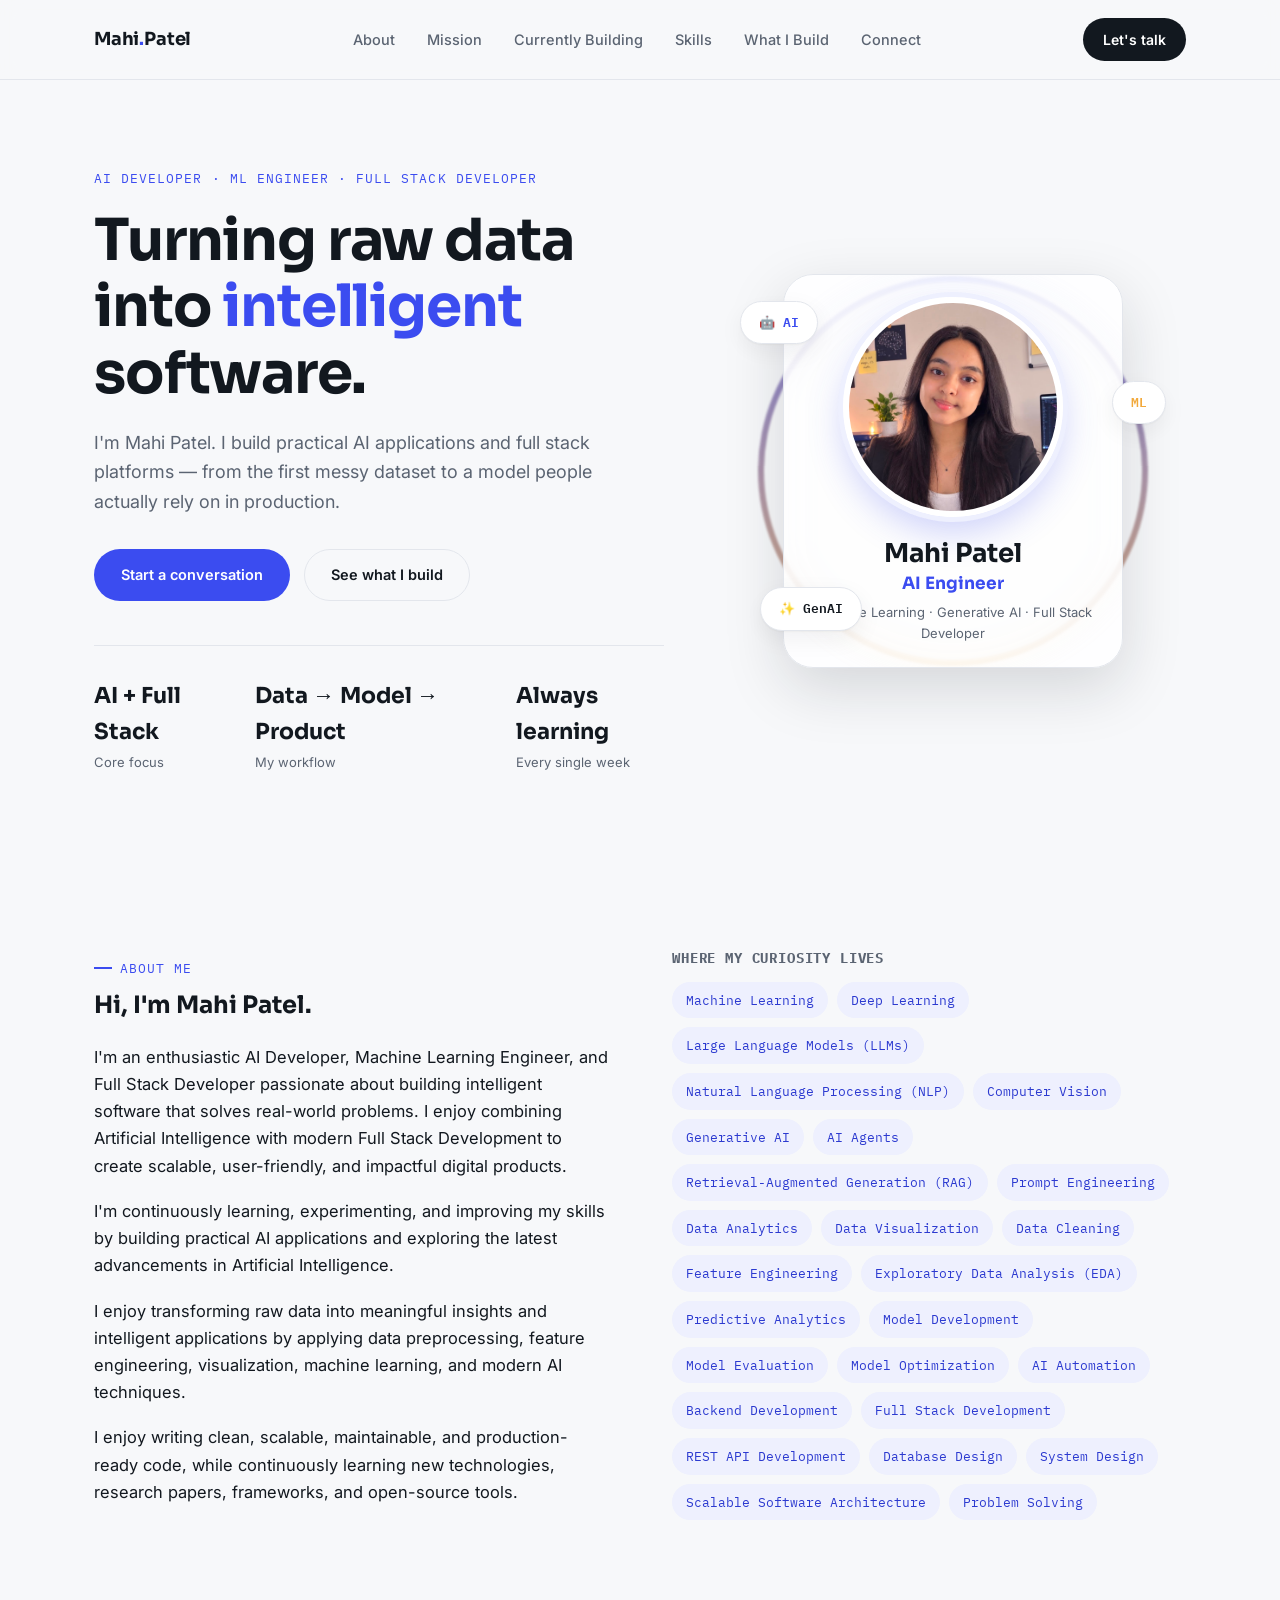
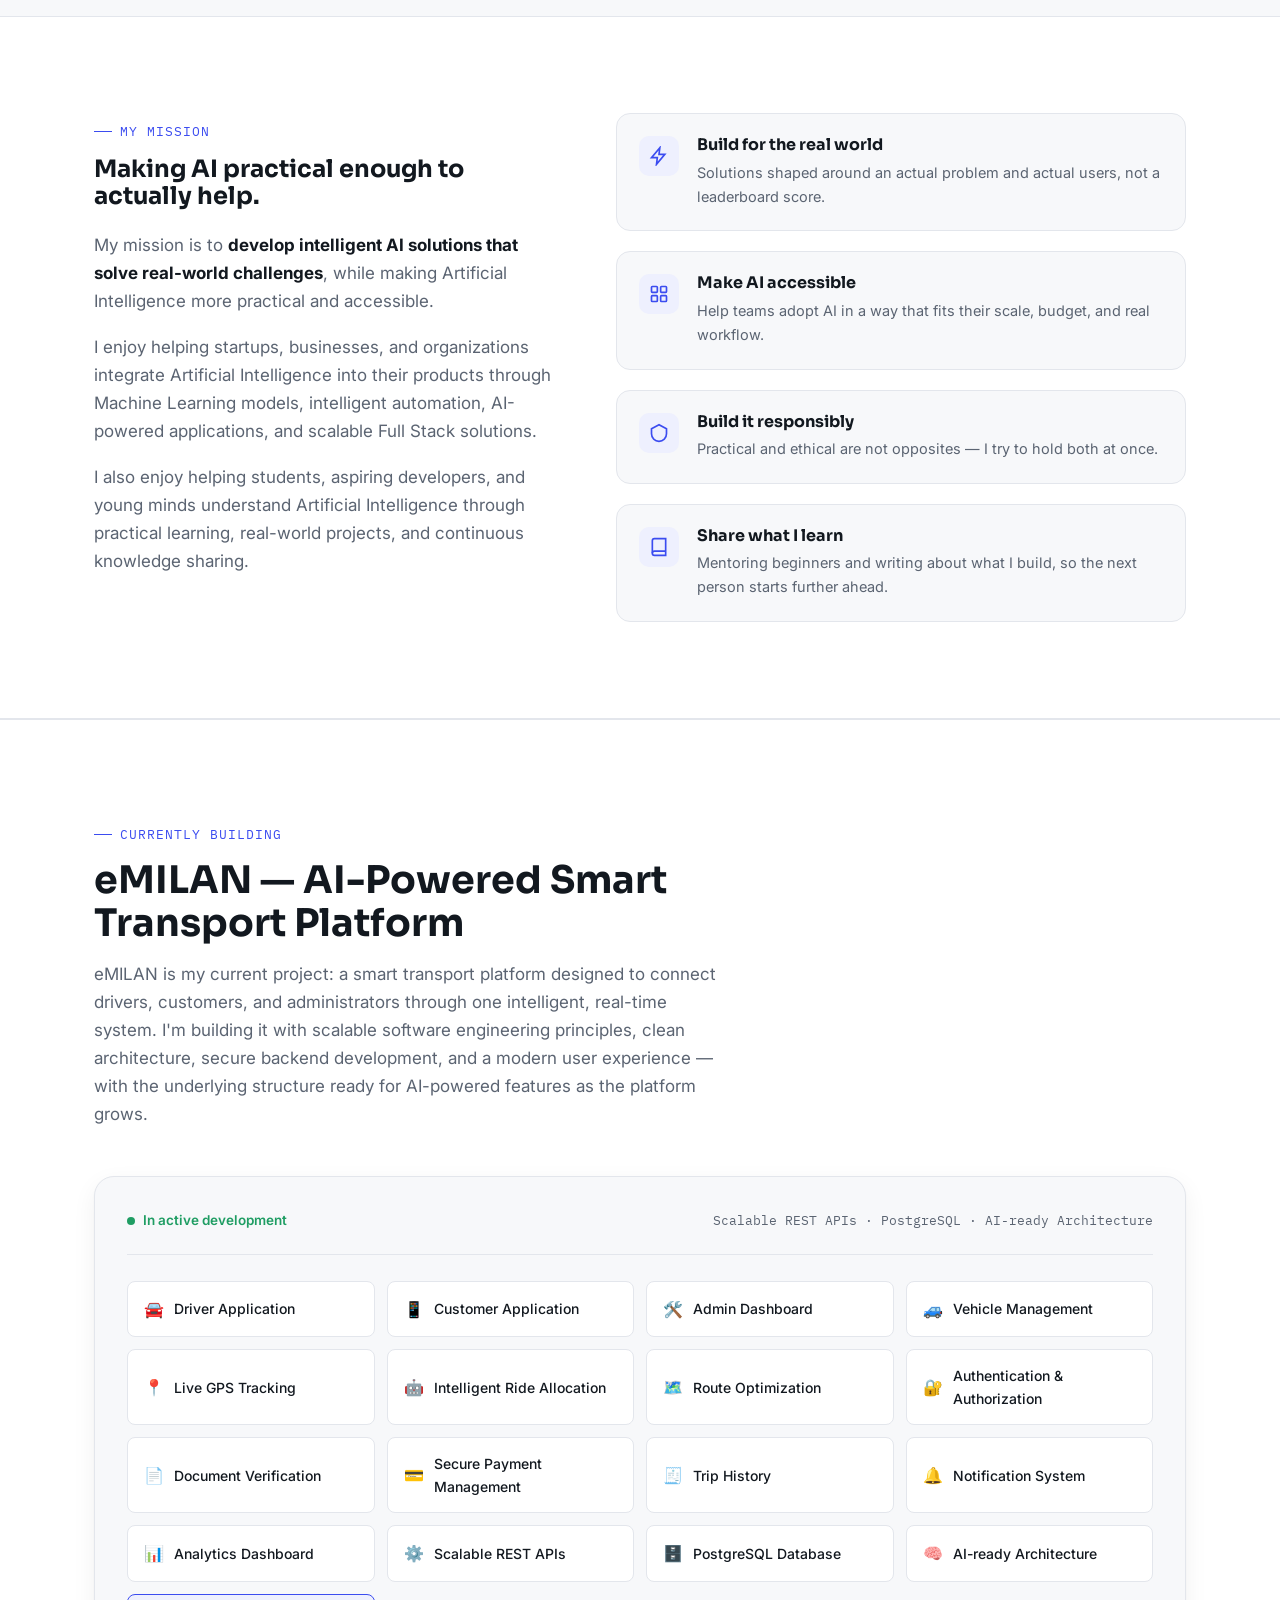
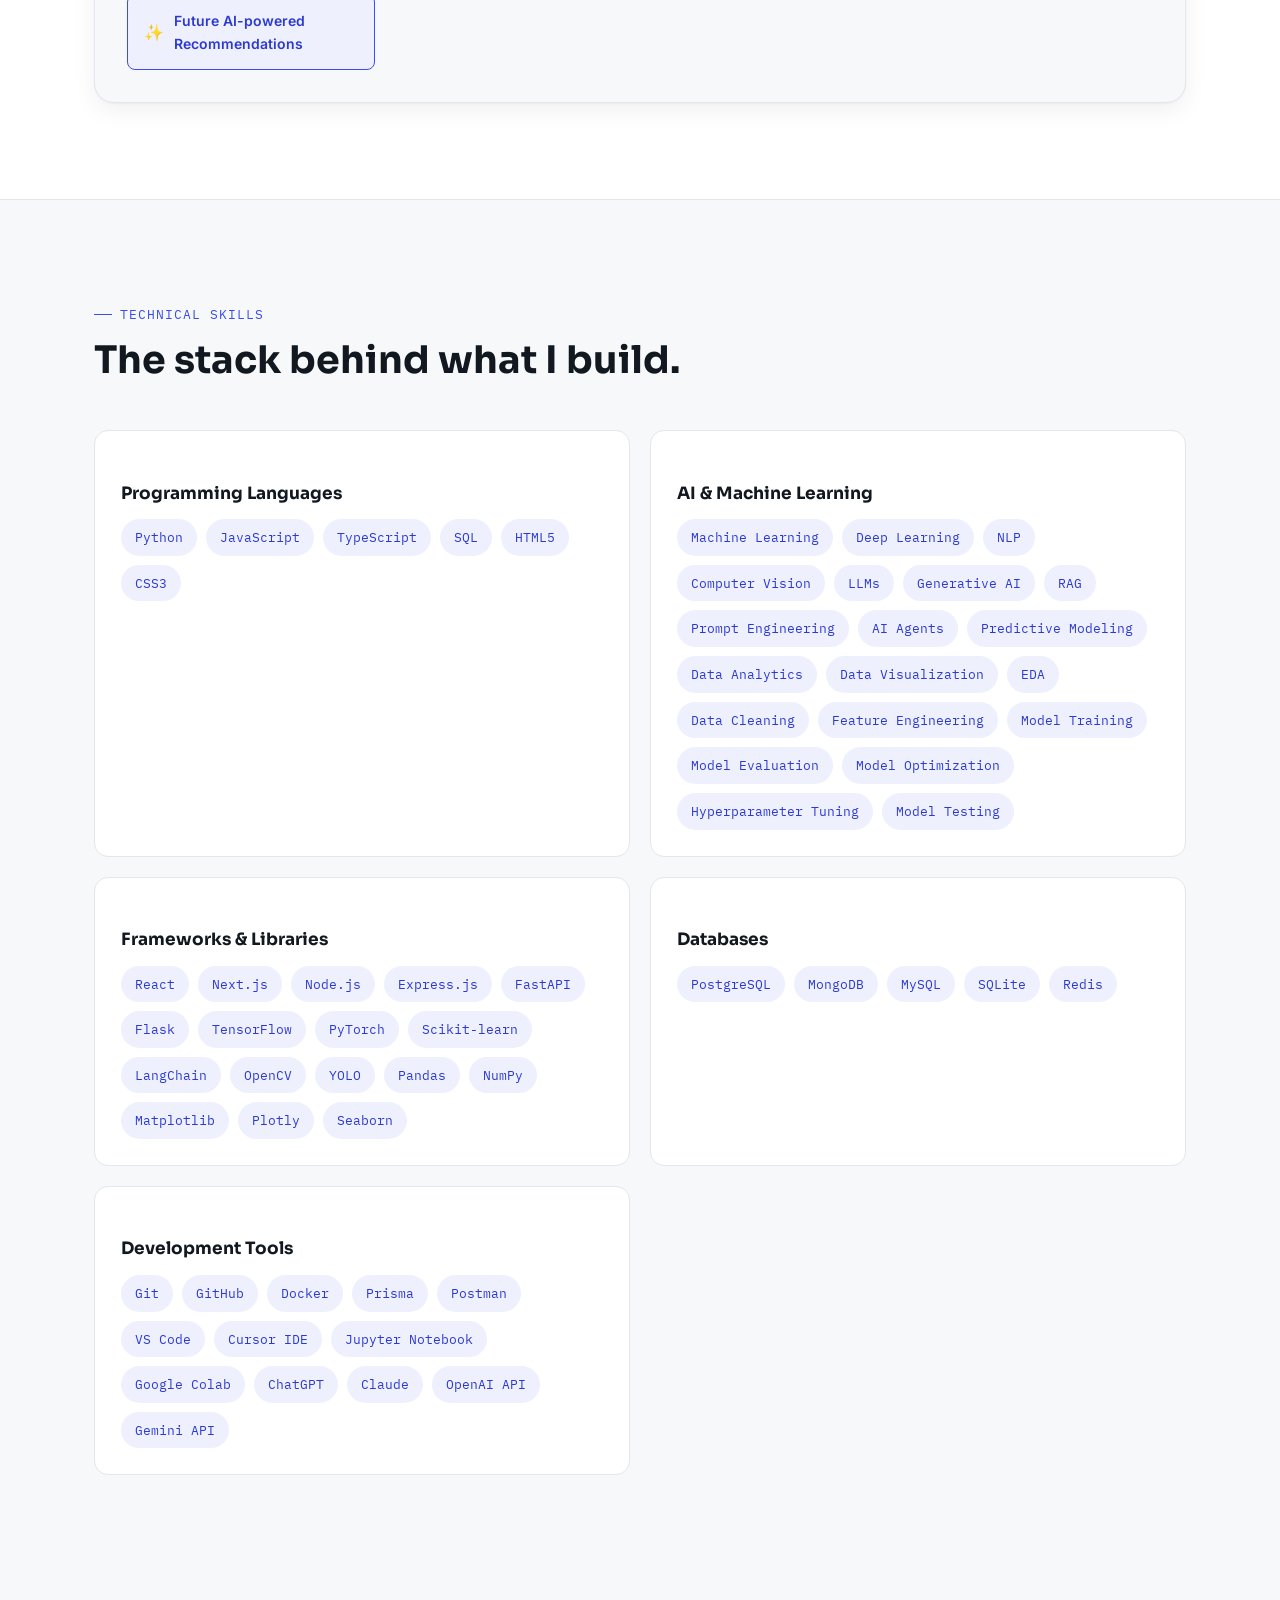
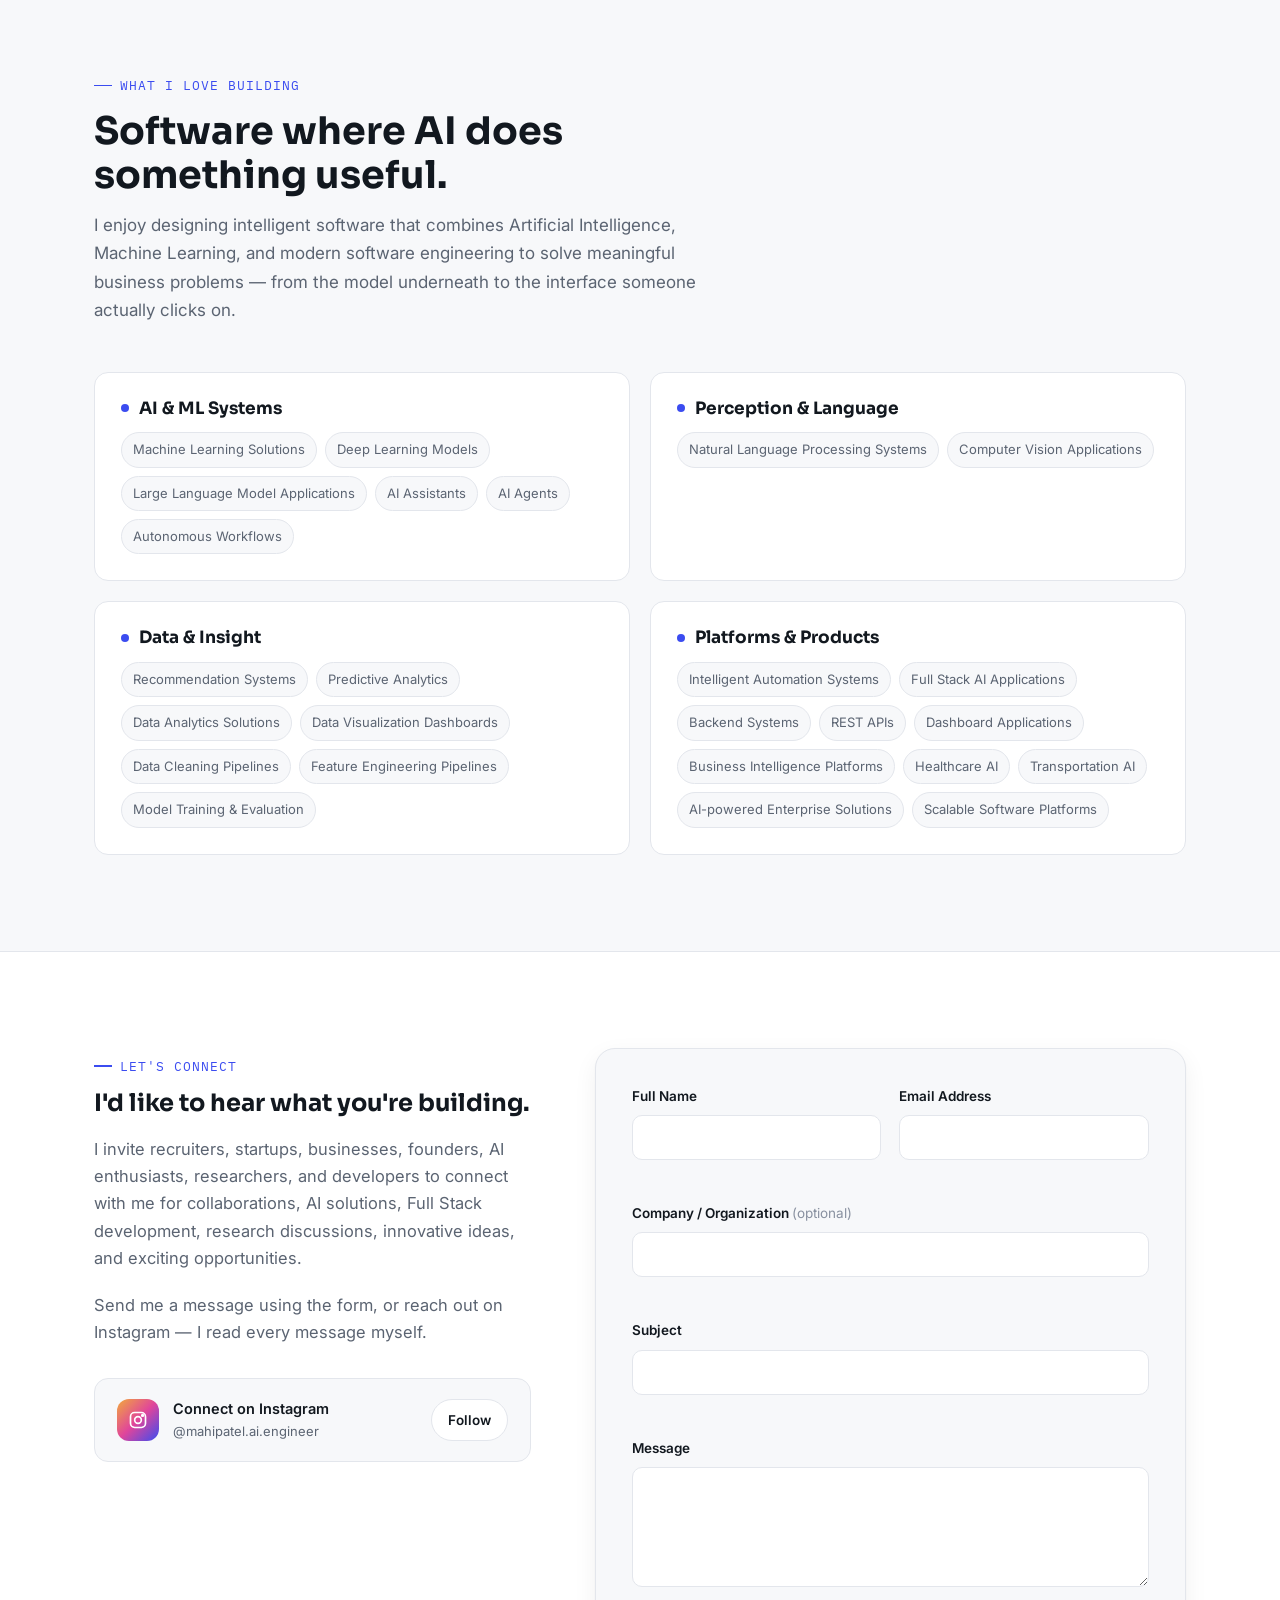
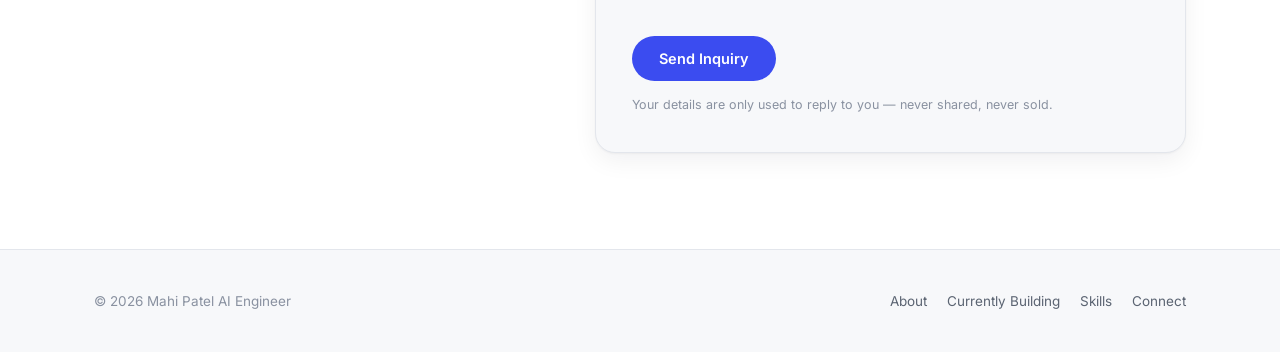
==== frontend/index.html @ 08a8b3ab "Initial portfolio project" ====
<!DOCTYPE html>
<html lang="en">
<head>
<meta charset="UTF-8" />
<meta name="viewport" content="width=device-width, initial-scale=1.0" />
<title>Mahi Patel — AI Developer & Full Stack Engineer</title>
<meta name="description" content="Mahi Patel is an AI Developer, Machine Learning Engineer, and Full Stack Developer building intelligent, real-world software." />
<link rel="preconnect" href="https://fonts.googleapis.com">
<link href="https://fonts.googleapis.com/css2?family=Sora:wght@500;600;700;800&family=Inter:wght@400;500;600;700&family=IBM+Plex+Mono:wght@400;500&display=swap" rel="stylesheet">
<link rel="stylesheet" href="css/style.css">
</head>
<body>

<header class="site-header">
  <nav class="nav">
    <a href="#top" class="logo">Mahi<span>.</span>Patel</a>
    <ul class="nav-links">
      <li><a href="#about">About</a></li>
      <li><a href="#mission">Mission</a></li>
      <li><a href="#currently-building">Currently Building</a></li>
      <li><a href="#skills">Skills</a></li>
      <li><a href="#building">What I Build</a></li>
      <li><a href="#connect">Connect</a></li>
    </ul>
    <a href="#connect" class="nav-cta">Let's talk</a>
  </nav>
</header>

<main id="top">

 <!-- ===================== HERO ===================== -->
<section class="hero">
  <div class="container hero-grid">

    <!-- LEFT CONTENT -->
    <div class="hero-content reveal">

      <span class="hero-kicker">
        AI Developer · ML Engineer · Full Stack Developer
      </span>

      <h1>
        Turning raw data into 
        <em>intelligent</em> software.
      </h1>

      <p class="lead">
        I'm Mahi Patel. I build practical AI applications and full stack platforms — 
        from the first messy dataset to a model people actually rely on in production.
      </p>


      <div class="hero-actions">

        <a href="#connect" class="btn btn-primary">
          Start a conversation
        </a>

        <a href="#building" class="btn btn-outline">
          See what I build
        </a>

      </div>



      <div class="hero-stats">

        <div class="hero-stat">
          <div class="num">
            AI + Full Stack
          </div>
          <div class="label">
            Core focus
          </div>
        </div>


        <div class="hero-stat">
          <div class="num">
            Data → Model → Product
          </div>
          <div class="label">
            My workflow
          </div>
        </div>


        <div class="hero-stat">
          <div class="num">
            Always learning
          </div>
          <div class="label">
            Every single week
          </div>
        </div>


      </div>

    </div>



    <!-- RIGHT PROFILE IMAGE SECTION -->
    <div class="hero-profile reveal">


      <div class="profile-orbit"></div>


      <div class="profile-card">


        <!-- YOUR IMAGE -->
        <img 
          src="image/mahi-profile.jpeg"
          alt="Mahi Patel AI Engineer"
          class="profile-image"
        />


        <div class="profile-details">

          <h2>
            Mahi Patel
          </h2>

          <h3>
            AI Engineer
          </h3>


          <p>
            Machine Learning · Generative AI · Full Stack Developer
          </p>


        </div>


      </div>



      <!-- Floating AI Tags -->

      <div class="floating-tag tag-ai">
        🤖 AI
      </div>


      <div class="floating-tag tag-ml">
        ML
      </div>


      <div class="floating-tag tag-gen">
        ✨ GenAI
      </div>



    </div>


  </div>
</section>
  <!-- ===================== ABOUT ===================== -->
  <section id="about">
    <div class="container about-grid">
      <div class="about-copy">
        <span class="eyebrow">About Me</span>
        <h2 style="margin-bottom:24px;">Hi, I'm Mahi Patel.</h2>
        <p>I'm an enthusiastic AI Developer, Machine Learning Engineer, and Full Stack Developer passionate about building intelligent software that solves real-world problems. I enjoy combining Artificial Intelligence with modern Full Stack Development to create scalable, user-friendly, and impactful digital products.</p>
        <p>I'm continuously learning, experimenting, and improving my skills by building practical AI applications and exploring the latest advancements in Artificial Intelligence.</p>
        <p>I enjoy transforming raw data into meaningful insights and intelligent applications by applying data preprocessing, feature engineering, visualization, machine learning, and modern AI techniques.</p>
        <p>I enjoy writing clean, scalable, maintainable, and production-ready code, while continuously learning new technologies, research papers, frameworks, and open-source tools.</p>
      </div>
      <div class="about-side">
        <h3>Where my curiosity lives</h3>
        <div class="tag-cloud">
          <span class="tag">Machine Learning</span>
          <span class="tag">Deep Learning</span>
          <span class="tag">Large Language Models (LLMs)</span>
          <span class="tag">Natural Language Processing (NLP)</span>
          <span class="tag">Computer Vision</span>
          <span class="tag">Generative AI</span>
          <span class="tag">AI Agents</span>
          <span class="tag">Retrieval-Augmented Generation (RAG)</span>
          <span class="tag">Prompt Engineering</span>
          <span class="tag">Data Analytics</span>
          <span class="tag">Data Visualization</span>
          <span class="tag">Data Cleaning</span>
          <span class="tag">Feature Engineering</span>
          <span class="tag">Exploratory Data Analysis (EDA)</span>
          <span class="tag">Predictive Analytics</span>
          <span class="tag">Model Development</span>
          <span class="tag">Model Evaluation</span>
          <span class="tag">Model Optimization</span>
          <span class="tag">AI Automation</span>
          <span class="tag">Backend Development</span>
          <span class="tag">Full Stack Development</span>
          <span class="tag">REST API Development</span>
          <span class="tag">Database Design</span>
          <span class="tag">System Design</span>
          <span class="tag">Scalable Software Architecture</span>
          <span class="tag">Problem Solving</span>
        </div>
      </div>
    </div>
  </section>

  <!-- ===================== MISSION ===================== -->
  <section id="mission" class="mission">
    <div class="container mission-grid">
      <div class="mission-copy">
        <span class="eyebrow">My Mission</span>
        <h2 style="margin-bottom:20px;">Making AI practical enough to actually help.</h2>
        <p>My mission is to <strong>develop intelligent AI solutions that solve real-world challenges</strong>, while making Artificial Intelligence more practical and accessible.</p>
        <p>I enjoy helping startups, businesses, and organizations integrate Artificial Intelligence into their products through Machine Learning models, intelligent automation, AI-powered applications, and scalable Full Stack solutions.</p>
        <p>I also enjoy helping students, aspiring developers, and young minds understand Artificial Intelligence through practical learning, real-world projects, and continuous knowledge sharing.</p>
      </div>
      <div class="pillar-list">
        <div class="pillar">
          <div class="pillar-icon">
            <svg width="20" height="20" viewBox="0 0 24 24" fill="none" stroke="currentColor" stroke-width="2"><path d="M13 2 3 14h7l-1 8 10-12h-7l1-8Z"/></svg>
          </div>
          <div><h4>Build for the real world</h4><p>Solutions shaped around an actual problem and actual users, not a leaderboard score.</p></div>
        </div>
        <div class="pillar">
          <div class="pillar-icon">
            <svg width="20" height="20" viewBox="0 0 24 24" fill="none" stroke="currentColor" stroke-width="2"><rect x="3" y="3" width="7" height="7" rx="1"/><rect x="14" y="3" width="7" height="7" rx="1"/><rect x="14" y="14" width="7" height="7" rx="1"/><rect x="3" y="14" width="7" height="7" rx="1"/></svg>
          </div>
          <div><h4>Make AI accessible</h4><p>Help teams adopt AI in a way that fits their scale, budget, and real workflow.</p></div>
        </div>
        <div class="pillar">
          <div class="pillar-icon">
            <svg width="20" height="20" viewBox="0 0 24 24" fill="none" stroke="currentColor" stroke-width="2"><path d="M12 2 3 7v6c0 5 4 9 9 9s9-4 9-9V7l-9-5Z"/></svg>
          </div>
          <div><h4>Build it responsibly</h4><p>Practical and ethical are not opposites — I try to hold both at once.</p></div>
        </div>
        <div class="pillar">
          <div class="pillar-icon">
            <svg width="20" height="20" viewBox="0 0 24 24" fill="none" stroke="currentColor" stroke-width="2"><path d="M4 19.5A2.5 2.5 0 0 1 6.5 17H20"/><path d="M6.5 2H20v20H6.5A2.5 2.5 0 0 1 4 19.5v-15A2.5 2.5 0 0 1 6.5 2Z"/></svg>
          </div>
          <div><h4>Share what I learn</h4><p>Mentoring beginners and writing about what I build, so the next person starts further ahead.</p></div>
        </div>
      </div>
    </div>
  </section>

  <!-- ===================== CURRENTLY BUILDING ===================== -->
  <section id="currently-building" class="currently-building">
    <div class="container">
      <div class="section-head">
        <span class="eyebrow">Currently Building</span>
        <h2>eMILAN — AI-Powered Smart Transport Platform</h2>
        <p class="lead">eMILAN is my current project: a smart transport platform designed to connect drivers, customers, and administrators through one intelligent, real-time system. I'm building it with scalable software engineering principles, clean architecture, secure backend development, and a modern user experience — with the underlying structure ready for AI-powered features as the platform grows.</p>
      </div>

      <div class="current-project-card">
        <div class="cp-head">
          <div class="cp-status"><span class="pulse-dot"></span>In active development</div>
          <div class="cp-stack">Scalable REST APIs · PostgreSQL · AI-ready Architecture</div>
        </div>

        <div class="feature-grid">
          <div class="feature-item"><span class="f-icon">🚘</span>Driver Application</div>
          <div class="feature-item"><span class="f-icon">📱</span>Customer Application</div>
          <div class="feature-item"><span class="f-icon">🛠️</span>Admin Dashboard</div>
          <div class="feature-item"><span class="f-icon">🚙</span>Vehicle Management</div>
          <div class="feature-item"><span class="f-icon">📍</span>Live GPS Tracking</div>
          <div class="feature-item"><span class="f-icon">🤖</span>Intelligent Ride Allocation</div>
          <div class="feature-item"><span class="f-icon">🗺️</span>Route Optimization</div>
          <div class="feature-item"><span class="f-icon">🔐</span>Authentication &amp; Authorization</div>
          <div class="feature-item"><span class="f-icon">📄</span>Document Verification</div>
          <div class="feature-item"><span class="f-icon">💳</span>Secure Payment Management</div>
          <div class="feature-item"><span class="f-icon">🧾</span>Trip History</div>
          <div class="feature-item"><span class="f-icon">🔔</span>Notification System</div>
          <div class="feature-item"><span class="f-icon">📊</span>Analytics Dashboard</div>
          <div class="feature-item"><span class="f-icon">⚙️</span>Scalable REST APIs</div>
          <div class="feature-item"><span class="f-icon">🗄️</span>PostgreSQL Database</div>
          <div class="feature-item"><span class="f-icon">🧠</span>AI-ready Architecture</div>
          <div class="feature-item accent"><span class="f-icon">✨</span>Future AI-powered Recommendations</div>
        </div>
      </div>
    </div>
  </section>

  <!-- ===================== TECHNICAL SKILLS ===================== -->
  <section id="skills" class="skills">
    <div class="container">
      <div class="section-head">
        <span class="eyebrow">Technical Skills</span>
        <h2>The stack behind what I build.</h2>
      </div>

      <div class="skills-grid">
        <div class="skill-card">
          <div class="skill-icon"></div>
          <h3>Programming Languages</h3>
          <div class="tag-cloud">
            <span class="tag">Python</span><span class="tag">JavaScript</span><span class="tag">TypeScript</span><span class="tag">SQL</span><span class="tag">HTML5</span><span class="tag">CSS3</span>
          </div>
        </div>
        <div class="skill-card">
          <div class="skill-icon"></div>
          <h3>AI &amp; Machine Learning</h3>
          <div class="tag-cloud">
            <span class="tag">Machine Learning</span><span class="tag">Deep Learning</span><span class="tag">NLP</span><span class="tag">Computer Vision</span><span class="tag">LLMs</span><span class="tag">Generative AI</span><span class="tag">RAG</span><span class="tag">Prompt Engineering</span><span class="tag">AI Agents</span><span class="tag">Predictive Modeling</span><span class="tag">Data Analytics</span><span class="tag">Data Visualization</span><span class="tag">EDA</span><span class="tag">Data Cleaning</span><span class="tag">Feature Engineering</span><span class="tag">Model Training</span><span class="tag">Model Evaluation</span><span class="tag">Model Optimization</span><span class="tag">Hyperparameter Tuning</span><span class="tag">Model Testing</span>
          </div>
        </div>
        <div class="skill-card">
          <div class="skill-icon"></div>
          <h3>Frameworks &amp; Libraries</h3>
          <div class="tag-cloud">
            <span class="tag">React</span><span class="tag">Next.js</span><span class="tag">Node.js</span><span class="tag">Express.js</span><span class="tag">FastAPI</span><span class="tag">Flask</span><span class="tag">TensorFlow</span><span class="tag">PyTorch</span><span class="tag">Scikit-learn</span><span class="tag">LangChain</span><span class="tag">OpenCV</span><span class="tag">YOLO</span><span class="tag">Pandas</span><span class="tag">NumPy</span><span class="tag">Matplotlib</span><span class="tag">Plotly</span><span class="tag">Seaborn</span>
          </div>
        </div>
        <div class="skill-card">
          <div class="skill-icon"></div>
          <h3>Databases</h3>
          <div class="tag-cloud">
            <span class="tag">PostgreSQL</span><span class="tag">MongoDB</span><span class="tag">MySQL</span><span class="tag">SQLite</span><span class="tag">Redis</span>
          </div>
        </div>
        <div class="skill-card">
          <div class="skill-icon"></div>
          <h3>Development Tools</h3>
          <div class="tag-cloud">
            <span class="tag">Git</span><span class="tag">GitHub</span><span class="tag">Docker</span><span class="tag">Prisma</span><span class="tag">Postman</span><span class="tag">VS Code</span><span class="tag">Cursor IDE</span><span class="tag">Jupyter Notebook</span><span class="tag">Google Colab</span><span class="tag">ChatGPT</span><span class="tag">Claude</span><span class="tag">OpenAI API</span><span class="tag">Gemini API</span>
          </div>
        </div>
      </div>
    </div>
  </section>

  <!-- ===================== WHAT I LOVE BUILDING ===================== -->
  <section id="building">
    <div class="container">
      <div class="section-head">
        <span class="eyebrow">What I Love Building</span>
        <h2>Software where AI does something useful.</h2>
        <p class="lead">I enjoy designing intelligent software that combines Artificial Intelligence, Machine Learning, and modern software engineering to solve meaningful business problems — from the model underneath to the interface someone actually clicks on.</p>
      </div>

      <div class="build-categories">
        <div class="build-card">
          <h3><span class="dot"></span>AI &amp; ML Systems</h3>
          <ul>
            <li>Machine Learning Solutions</li><li>Deep Learning Models</li><li>Large Language Model Applications</li><li>AI Assistants</li><li>AI Agents</li><li>Autonomous Workflows</li>
          </ul>
        </div>
        <div class="build-card">
          <h3><span class="dot"></span>Perception &amp; Language</h3>
          <ul>
            <li>Natural Language Processing Systems</li><li>Computer Vision Applications</li>
          </ul>
        </div>
        <div class="build-card">
          <h3><span class="dot"></span>Data &amp; Insight</h3>
          <ul>
            <li>Recommendation Systems</li><li>Predictive Analytics</li><li>Data Analytics Solutions</li><li>Data Visualization Dashboards</li><li>Data Cleaning Pipelines</li><li>Feature Engineering Pipelines</li><li>Model Training &amp; Evaluation</li>
          </ul>
        </div>
        <div class="build-card">
          <h3><span class="dot"></span>Platforms &amp; Products</h3>
          <ul>
            <li>Intelligent Automation Systems</li><li>Full Stack AI Applications</li><li>Backend Systems</li><li>REST APIs</li><li>Dashboard Applications</li><li>Business Intelligence Platforms</li><li>Healthcare AI</li><li>Transportation AI</li><li>AI-powered Enterprise Solutions</li><li>Scalable Software Platforms</li>
          </ul>
        </div>
      </div>
    </div>
  </section>

  <!-- ===================== LET'S CONNECT ===================== -->
  <section id="connect" class="connect">
    <div class="container connect-grid">
      <div class="connect-copy">
        <span class="eyebrow">Let's Connect</span>
        <h2 style="margin-bottom:18px;">I'd like to hear what you're building.</h2>
        <p>I invite recruiters, startups, businesses, founders, AI enthusiasts, researchers, and developers to connect with me for collaborations, AI solutions, Full Stack development, research discussions, innovative ideas, and exciting opportunities.</p>

        <p>Send me a message using the form, or reach out on Instagram — I read every message myself.</p>

        <div class="instagram-card">
          <div class="ig-left">
            <div class="ig-icon">
              <svg width="20" height="20" viewBox="0 0 24 24" fill="none" stroke="currentColor" stroke-width="2"><rect x="3" y="3" width="18" height="18" rx="5"/><circle cx="12" cy="12" r="4"/><circle cx="17.5" cy="6.5" r="1"/></svg>
            </div>
            <div>
              <div class="ig-name">Connect on Instagram</div>
              <div class="ig-handle">@mahipatel.ai.engineer</div>
            </div>
          </div>
          <a class="ig-follow" href="https://instagram.com/mahipatel.ai.engineer" target="_blank" rel="noopener">Follow</a>
        </div>
      </div>

      <div class="form-card">
        <form id="inquiry-form" novalidate>
          <div class="form-row">
            <div class="field">
              <label for="fullName">Full Name</label>
              <input type="text" id="fullName" name="fullName" autocomplete="name" required maxlength="100" />
              <div class="field-error" data-error-for="fullName"></div>
            </div>
            <div class="field">
              <label for="email">Email Address</label>
              <input type="email" id="email" name="email" autocomplete="off" spellcheck="false" autocorrect="off" autocapitalize="off"required maxlength="150" />
              <div class="field-error" data-error-for="email"></div>
            </div>
          </div>

          <div class="field">
            <label for="company">Company / Organization <span class="optional">(optional)</span></label>
            <input type="text" id="company" name="company" autocomplete="organization" maxlength="150" />
            <div class="field-error" data-error-for="company"></div>
          </div>

          <div class="field">
            <label for="subject">Subject</label>
            <input type="text" id="subject" name="subject" required maxlength="150" />
            <div class="field-error" data-error-for="subject"></div>
          </div>

          <div class="field">
            <label for="message">Message</label>
            <textarea id="message" name="message" required maxlength="3000"></textarea>
            <div class="field-error" data-error-for="message"></div>
          </div>

          <!-- Honeypot: real visitors never see or fill this -->
          <div class="field hp-field" aria-hidden="true">
            <label for="website">Website</label>
            <input type="text" id="website" name="website" tabindex="-1" autocomplete="off" />
          </div>

          <div class="form-actions">
            <button type="submit" class="btn btn-primary" id="submit-btn">
              <span class="spinner"></span>
              <span class="btn-text">Send Inquiry</span>
            </button>
          </div>
          <p class="form-note">Your details are only used to reply to you — never shared, never sold.</p>
        </form>
      </div>
    </div>
  </section>

</main>

<footer class="site-footer">
  <div class="container footer-row">
    <p>© <span id="year"></span> Mahi Patel AI Engineer</p>
    <div class="footer-links">
      <a href="#about">About</a>
      <a href="#currently-building">Currently Building</a>
      <a href="#skills">Skills</a>
      <a href="#connect">Connect</a>
    </div>
  </div>
</footer>

<div class="toast-stack" id="toast-stack" aria-live="polite"></div>

<script src="js/main.js"></script>
</body>
</html>
---- frontend/css/style.css ----
/* ==========================================================================
   Design tokens
   Palette: Paper #F7F8FA · Surface #FFFFFF · Ink #12181F · Slate #5B6472
            Signal (primary accent) #3B4CF0 · Ember (secondary accent) #F2A93B
   Type: Display "Sora" · Body "Inter" · Utility/labels "IBM Plex Mono"
   ========================================================================== */
:root {
  --paper: #f7f8fa;
  --surface: #ffffff;
  --surface-2: #eef0f5;
  --ink: #12181f;
  --slate: #5b6472;
  --slate-light: #8991a0;
  --line: #e3e6ec;
  --signal: #3b4cf0;
  --signal-dark: #2c3ad0;
  --signal-tint: #eef0fe;
  --ember: #f2a93b;
  --success: #1f9d63;
  --error: #d64545;

  --font-display: "Sora", "Segoe UI", sans-serif;
  --font-body: "Inter", "Segoe UI", sans-serif;
  --font-mono: "IBM Plex Mono", "Courier New", monospace;

  --radius: 14px;
  --radius-sm: 8px;
  --shadow: 0 1px 2px rgba(18, 24, 31, 0.04), 0 8px 24px rgba(18, 24, 31, 0.06);
  --shadow-lg: 0 4px 8px rgba(18, 24, 31, 0.05), 0 20px 48px rgba(18, 24, 31, 0.1);
  --max-width: 1140px;
}

* { box-sizing: border-box; }

html { scroll-behavior: smooth; }

@media (prefers-reduced-motion: reduce) {
  html { scroll-behavior: auto; }
  * { animation-duration: 0.001ms !important; animation-iteration-count: 1 !important; transition-duration: 0.001ms !important; }
}

body {
  margin: 0;
  background: var(--paper);
  color: var(--ink);
  font-family: var(--font-body);
  font-size: 16px;
  line-height: 1.65;
  -webkit-font-smoothing: antialiased;
}

h1, h2, h3, h4 {
  font-family: var(--font-display);
  color: var(--ink);
  line-height: 1.15;
  margin: 0;
}

p { margin: 0; }

a { color: var(--signal); text-decoration: none; }

img { max-width: 100%; display: block; }

.container {
  max-width: var(--max-width);
  margin: 0 auto;
  padding: 0 24px;
}

.eyebrow {
  font-family: var(--font-mono);
  font-size: 12.5px;
  letter-spacing: 0.08em;
  text-transform: uppercase;
  color: var(--signal);
  display: inline-flex;
  align-items: center;
  gap: 8px;
  margin-bottom: 14px;
}

.eyebrow::before {
  content: "";
  width: 18px;
  height: 1.5px;
  background: var(--signal);
  display: inline-block;
}

section { padding: 96px 0; }

.section-head { max-width: 640px; margin-bottom: 48px; }
.section-head h2 { font-size: clamp(28px, 4vw, 38px); margin-bottom: 14px; }
.section-head p.lead { color: var(--slate); font-size: 17px; }

:focus-visible {
  outline: 2.5px solid var(--signal);
  outline-offset: 3px;
  border-radius: 4px;
}

/* ==========================================================================
   Navigation
   ========================================================================== */
.site-header {
  position: sticky;
  top: 0;
  z-index: 100;
  background: rgba(247, 248, 250, 0.85);
  backdrop-filter: blur(10px);
  border-bottom: 1px solid var(--line);
}

.nav {
  display: flex;
  align-items: center;
  justify-content: space-between;
  padding: 18px 24px;
  max-width: var(--max-width);
  margin: 0 auto;
}

.logo {
  font-family: var(--font-display);
  font-weight: 700;
  font-size: 18px;
  color: var(--ink);
  letter-spacing: -0.01em;
}

.logo span { color: var(--signal); }

.nav-links {
  display: flex;
  gap: 32px;
  list-style: none;
  margin: 0;
  padding: 0;
}

.nav-links a {
  color: var(--slate);
  font-size: 14.5px;
  font-weight: 500;
  transition: color 0.15s ease;
}

.nav-links a:hover { color: var(--ink); }

.nav-cta {
  background: var(--ink);
  color: #fff;
  padding: 10px 20px;
  border-radius: 999px;
  font-size: 14px;
  font-weight: 600;
  transition: background 0.15s ease, transform 0.15s ease;
}

.nav-cta:hover { background: var(--signal); transform: translateY(-1px); }

.nav-toggle { display: none; }

/* ==========================================================================
   Hero
   ========================================================================== */
.hero {
  padding: 88px 0 80px;
  position: relative;
  overflow: hidden;
}

.hero-grid {
  display: grid;
  grid-template-columns: 1.1fr 0.9fr;
  gap: 56px;
  align-items: center;
}

.hero-kicker {
  font-family: var(--font-mono);
  font-size: 13px;
  color: var(--signal);
  text-transform: uppercase;
  letter-spacing: 0.08em;
  margin-bottom: 18px;
  display: block;
}

.hero h1 {
  font-size: clamp(36px, 5.2vw, 58px);
  letter-spacing: -0.02em;
  margin-bottom: 20px;
}

.hero h1 em {
  font-style: normal;
  color: var(--signal);
}

.hero .lead {
  font-size: 18px;
  color: var(--slate);
  max-width: 520px;
  margin-bottom: 32px;
}

.hero-actions { display: flex; gap: 14px; flex-wrap: wrap; }

.btn {
  display: inline-flex;
  align-items: center;
  gap: 8px;
  padding: 13px 26px;
  border-radius: 999px;
  font-weight: 600;
  font-size: 14.5px;
  cursor: pointer;
  border: 1px solid transparent;
  transition: transform 0.15s ease, box-shadow 0.15s ease, background 0.15s ease;
  font-family: var(--font-body);
}

.btn-primary { background: var(--signal); color: #fff; }
.btn-primary:hover { background: var(--signal-dark); transform: translateY(-1px); box-shadow: var(--shadow); }

.btn-outline { background: transparent; color: var(--ink); border-color: var(--line); }
.btn-outline:hover { border-color: var(--ink); }

.hero-visual {
  position: relative;
  background: var(--surface);
  border: 1px solid var(--line);
  border-radius: 24px;
  aspect-ratio: 1 / 1;
  box-shadow: var(--shadow-lg);
  overflow: hidden;
}

.hero-visual svg { width: 100%; height: 100%; }

.hero-stats {
  display: flex;
  gap: 32px;
  margin-top: 44px;
  padding-top: 32px;
  border-top: 1px solid var(--line);
}

.hero-stat .num { font-family: var(--font-display); font-size: 22px; font-weight: 700; color: var(--ink); }
.hero-stat .label { font-size: 13px; color: var(--slate); margin-top: 2px; }
/* ======================================================================
   Premium AI Profile Hero Animation
   ====================================================================== */

.hero-profile {
  position: relative;
  display: flex;
  justify-content: center;
  align-items: center;
  min-height: 520px;
}


/* Animated glowing circle behind image */

.profile-orbit {
  position: absolute;
  width: 390px;
  height: 390px;
  border-radius: 50%;
  background: conic-gradient(
    from 0deg,
    var(--signal),
    var(--ember),
    var(--signal)
  );

  animation: rotateOrbit 8s linear infinite;

  filter: blur(1px);
  opacity: 0.8;
}


.profile-orbit::before {

  content: "";

  position: absolute;
  inset: 6px;

  background: var(--paper);

  border-radius: inherit;

}



@keyframes rotateOrbit {

  from {
    transform: rotate(0deg);
  }

  to {
    transform: rotate(360deg);
  }

}




/* Main profile card */

.profile-card {

  position: relative;

  width: 340px;

  padding: 22px;

  background: rgba(255,255,255,0.85);

  backdrop-filter: blur(15px);

  border-radius: 30px;

  border: 1px solid var(--line);

  box-shadow:
    0 20px 60px rgba(18,24,31,0.15);


  text-align: center;

  z-index: 2;

  animation: floatingProfile 5s ease-in-out infinite;

}




@keyframes floatingProfile {

  0%,100% {

    transform: translateY(0);

  }


  50% {

    transform: translateY(-15px);

  }

}




/* Circular Image */

.profile-image {

  width: 220px;

  height: 220px;

  object-fit: cover;

  border-radius: 50%;


  margin: auto;


  border: 6px solid white;


  box-shadow:
    0 0 0 5px var(--signal-tint),
    0 15px 35px rgba(59,76,240,0.25);


  transition: transform .4s ease;

}



.profile-image:hover {

  transform: scale(1.05);

}




/* Name and title */

.profile-details {

  margin-top: 22px;

}



.profile-details h2 {

  font-size: 26px;

  margin-bottom: 5px;

}



.profile-details h3 {

  font-size: 17px;

  color: var(--signal);

  margin-bottom: 8px;

}



.profile-details p {

  font-size: 13px;

  color: var(--slate);

}





/* Floating AI badges */

.floating-tag {

  position: absolute;

  z-index: 3;


  padding: 10px 18px;

  border-radius: 999px;


  background: white;

  border: 1px solid var(--line);


  box-shadow: var(--shadow);


  font-family: var(--font-mono);

  font-size: 13px;

  font-weight: 600;


  animation: badgeFloat 4s ease-in-out infinite;

}




.tag-ai {

  top: 90px;

  left: 20px;

  color: var(--signal);

}



.tag-ml {

  right: 20px;

  top: 170px;

  color: var(--ember);

  animation-delay: 1s;

}



.tag-gen {

  bottom: 100px;

  left: 40px;

  animation-delay: 2s;

}




@keyframes badgeFloat {


  0%,100% {

    transform: translateY(0);

  }


  50% {

    transform: translateY(-12px);

  }

}





/* Reveal Animation */

.reveal {

  opacity: 0;

  transform: translateY(40px);

  animation: revealHero 1s ease forwards;

}



@keyframes revealHero {


  to {

    opacity:1;

    transform:translateY(0);

  }


}



/* Mobile Responsive */

@media(max-width:900px){


.hero-profile {

  min-height:420px;

}


.profile-orbit {

  width:320px;

  height:320px;

}



.profile-card {

  width:300px;

}



.profile-image {

  width:190px;

  height:190px;

}


}



@media(max-width:560px){


.hero-profile {

 margin-top:40px;

}


.floating-tag {

 display:none;

}


}
/* ==========================================================================
   About
   ========================================================================== */
.about-grid {
  display: grid;
  grid-template-columns: 1fr 1fr;
  gap: 64px;
  align-items: start;
}

.about-copy p { margin-bottom: 18px; color: var(--ink); font-size: 16.5px; }
.about-copy p:last-child { margin-bottom: 0; }

.tag-cloud {
  display: flex;
  flex-wrap: wrap;
  gap: 9px;
}

.tag {
  font-family: var(--font-mono);
  font-size: 12.5px;
  padding: 7px 13px;
  border-radius: 999px;
  background: var(--signal-tint);
  color: var(--signal-dark);
  border: 1px solid transparent;
  white-space: nowrap;
}

.about-side h3 {
  font-size: 14px;
  font-family: var(--font-mono);
  text-transform: uppercase;
  letter-spacing: 0.06em;
  color: var(--slate);
  margin-bottom: 16px;
}

/* ==========================================================================
   Mission
   ========================================================================== */
.mission { background: var(--surface); border-top: 1px solid var(--line); border-bottom: 1px solid var(--line); }

.mission-grid {
  display: grid;
  grid-template-columns: 0.9fr 1.1fr;
  gap: 56px;
  align-items: start;
}

.mission-copy p { color: var(--slate); font-size: 17px; margin-bottom: 18px; }
.mission-copy p:last-child { margin-bottom: 0; }
.mission-copy strong { color: var(--ink); }

.pillar-list { display: flex; flex-direction: column; gap: 20px; }

.pillar {
  display: flex;
  gap: 18px;
  padding: 22px;
  background: var(--paper);
  border: 1px solid var(--line);
  border-radius: var(--radius);
}

.pillar-icon {
  flex-shrink: 0;
  width: 40px;
  height: 40px;
  border-radius: 10px;
  background: var(--signal-tint);
  display: flex;
  align-items: center;
  justify-content: center;
  color: var(--signal);
}

.pillar h4 { font-size: 16px; margin-bottom: 6px; }
.pillar p { font-size: 14.5px; color: var(--slate); }

/* ==========================================================================
   Currently Building
   ========================================================================== */
.currently-building { background: var(--surface); border-top: 1px solid var(--line); border-bottom: 1px solid var(--line); }

.current-project-card {
  background: var(--paper);
  border: 1px solid var(--line);
  border-radius: 20px;
  padding: 32px;
  box-shadow: var(--shadow);
}

.cp-head {
  display: flex;
  justify-content: space-between;
  align-items: center;
  flex-wrap: wrap;
  gap: 12px;
  margin-bottom: 26px;
  padding-bottom: 22px;
  border-bottom: 1px solid var(--line);
}

.cp-status {
  display: flex;
  align-items: center;
  gap: 8px;
  font-size: 13.5px;
  font-weight: 600;
  color: var(--success);
}

.pulse-dot {
  width: 8px;
  height: 8px;
  border-radius: 50%;
  background: var(--success);
  box-shadow: 0 0 0 0 rgba(31, 157, 99, 0.5);
  animation: pulse 1.8s infinite;
}

@keyframes pulse {
  0% { box-shadow: 0 0 0 0 rgba(31, 157, 99, 0.45); }
  70% { box-shadow: 0 0 0 8px rgba(31, 157, 99, 0); }
  100% { box-shadow: 0 0 0 0 rgba(31, 157, 99, 0); }
}

.cp-stack { font-family: var(--font-mono); font-size: 12.5px; color: var(--slate); }

.feature-grid {
  display: grid;
  grid-template-columns: repeat(4, 1fr);
  gap: 12px;
}

.feature-item {
  display: flex;
  align-items: center;
  gap: 10px;
  padding: 14px 16px;
  background: var(--surface);
  border: 1px solid var(--line);
  border-radius: var(--radius-sm);
  font-size: 14px;
  font-weight: 500;
  color: var(--ink);
  transition: border-color 0.15s ease, transform 0.15s ease;
}

.feature-item:hover { border-color: var(--signal); transform: translateY(-2px); }

.feature-item .f-icon { font-size: 16px; }

.feature-item.accent {
  background: var(--signal-tint);
  border-color: var(--signal);
  color: var(--signal-dark);
  font-weight: 600;
}

/* ==========================================================================
   Technical Skills
   ========================================================================== */
.skills-grid {
  display: grid;
  grid-template-columns: repeat(2, 1fr);
  gap: 20px;
}

.skill-card {
  background: var(--surface);
  border: 1px solid var(--line);
  border-radius: var(--radius);
  padding: 26px;
  transition: border-color 0.2s ease, transform 0.2s ease, box-shadow 0.2s ease;
}

.skill-card:hover {
  border-color: var(--signal);
  transform: translateY(-3px);
  box-shadow: var(--shadow);
}

.skill-card:first-child,
.skill-card:nth-child(2) { grid-column: span 1; }

.skill-icon {
  font-size: 26px;
  margin-bottom: 12px;
  display: inline-block;
}

.skill-card h3 { font-size: 17px; margin-bottom: 16px; }

.skill-card .tag-cloud .tag { transition: background 0.15s ease, color 0.15s ease, transform 0.15s ease; }
.skill-card .tag-cloud .tag:hover { background: var(--signal); color: #fff; transform: translateY(-1px); }

/* ==========================================================================
   What I Love Building
   ========================================================================== */
.build-categories {
  display: grid;
  grid-template-columns: repeat(2, 1fr);
  gap: 20px;
}

.build-card {
  background: var(--surface);
  border: 1px solid var(--line);
  border-radius: var(--radius);
  padding: 26px;
  transition: border-color 0.15s ease, transform 0.15s ease;
}

.build-card:hover { border-color: var(--signal); transform: translateY(-2px); }

.build-card h3 {
  font-size: 17px;
  margin-bottom: 14px;
  display: flex;
  align-items: center;
  gap: 10px;
}

.build-card h3 .dot { width: 8px; height: 8px; border-radius: 50%; background: var(--signal); }

.build-card ul { margin: 0; padding: 0; list-style: none; display: flex; flex-wrap: wrap; gap: 8px; }

.build-card li {
  font-size: 13px;
  color: var(--slate);
  background: var(--paper);
  border: 1px solid var(--line);
  padding: 6px 11px;
  border-radius: 999px;
}

.industries {
  margin-top: 56px;
  padding-top: 48px;
  border-top: 1px solid var(--line);
}

.industries h3 { font-size: 20px; margin-bottom: 8px; }
.industries p.lead { color: var(--slate); margin-bottom: 24px; }

.industry-grid {
  display: grid;
  grid-template-columns: repeat(4, 1fr);
  gap: 12px;
}

.industry-chip {
  padding: 14px 16px;
  background: var(--surface);
  border: 1px solid var(--line);
  border-radius: var(--radius-sm);
  font-size: 14px;
  font-weight: 500;
  text-align: center;
  color: var(--ink);
}

/* ==========================================================================
   Let's Connect
   ========================================================================== */
.connect { background: var(--surface); border-top: 1px solid var(--line); }

.connect-grid {
  display: grid;
  grid-template-columns: 0.85fr 1.15fr;
  gap: 64px;
  align-items: start;
}

.connect-copy p { color: var(--slate); font-size: 16.5px; margin-bottom: 20px; }

.audience-list {
  display: flex;
  flex-wrap: wrap;
  gap: 8px;
  margin: 24px 0 28px;
}

.audience-list span {
  font-size: 13px;
  padding: 7px 13px;
  border-radius: 999px;
  background: var(--paper);
  border: 1px solid var(--line);
  color: var(--slate);
}

.enjoy-list { list-style: none; margin: 0 0 28px; padding: 0; display: flex; flex-direction: column; gap: 12px; }

.enjoy-list li {
  display: flex;
  gap: 10px;
  font-size: 15px;
  color: var(--ink);
}

.enjoy-list li::before {
  content: "";
  width: 6px;
  height: 6px;
  margin-top: 8px;
  border-radius: 50%;
  background: var(--signal);
  flex-shrink: 0;
}

.instagram-card {
  margin-top: 32px;
  display: flex;
  align-items: center;
  justify-content: space-between;
  gap: 16px;
  padding: 18px 22px;
  background: var(--paper);
  border: 1px solid var(--line);
  border-radius: var(--radius);
}

.instagram-card .ig-left { display: flex; align-items: center; gap: 14px; }

.ig-icon {
  width: 42px;
  height: 42px;
  border-radius: 12px;
  background: linear-gradient(135deg, #f2a93b, #e0459b, #3b4cf0);
  display: flex;
  align-items: center;
  justify-content: center;
  color: #fff;
  flex-shrink: 0;
}

.instagram-card .ig-name { font-weight: 600; font-size: 14.5px; }
.instagram-card .ig-handle { font-size: 13px; color: var(--slate); }

.ig-follow {
  font-size: 13.5px;
  font-weight: 600;
  padding: 9px 16px;
  border-radius: 999px;
  border: 1px solid var(--line);
  background: var(--surface);
  color: var(--ink);
  white-space: nowrap;
}

.ig-follow:hover { border-color: var(--signal); color: var(--signal); }

/* Form card */
.form-card {
  background: var(--paper);
  border: 1px solid var(--line);
  border-radius: 20px;
  padding: 36px;
  box-shadow: var(--shadow);
}

.form-row { display: grid; grid-template-columns: 1fr 1fr; gap: 18px; }

.field { margin-bottom: 20px; }
.field.full { grid-column: 1 / -1; }

.field label {
  display: block;
  font-size: 13.5px;
  font-weight: 600;
  margin-bottom: 8px;
  color: var(--ink);
}

.field .optional { font-weight: 400; color: var(--slate-light); }

.field input,
.field textarea {
  width: 100%;
  padding: 13px 15px;
  font-family: var(--font-body);
  font-size: 14.5px;
  border-radius: 10px;
  border: 1px solid var(--line);
  background: var(--surface);
  color: var(--ink);
  transition: border-color 0.15s ease, box-shadow 0.15s ease;
}

.field input:focus,
.field textarea:focus {
  outline: none;
  border-color: var(--signal);
  box-shadow: 0 0 0 3px var(--signal-tint);
}

.field textarea { resize: vertical; min-height: 120px; }

.field-error {
  font-size: 12.5px;
  color: var(--error);
  margin-top: 6px;
  min-height: 16px;
}

.field.has-error input,
.field.has-error textarea { border-color: var(--error); }

/* honeypot - hidden from real users, present for bots */
.hp-field {
  position: absolute;
  left: -9999px;
  width: 1px;
  height: 1px;
  overflow: hidden;
}

.form-actions { display: flex; gap: 12px; align-items: center; margin-top: 6px; }

.btn[disabled] { opacity: 0.7; cursor: not-allowed; }

.spinner {
  width: 16px;
  height: 16px;
  border-radius: 50%;
  border: 2px solid rgba(255, 255, 255, 0.4);
  border-top-color: #fff;
  animation: spin 0.7s linear infinite;
  display: none;
}

.btn.is-loading .spinner { display: inline-block; }
.btn.is-loading .btn-text { opacity: 0.85; }

@keyframes spin { to { transform: rotate(360deg); } }

.form-note { font-size: 12.5px; color: var(--slate-light); margin-top: 14px; }

/* Toast notifications */
.toast-stack {
  position: fixed;
  bottom: 24px;
  right: 24px;
  z-index: 999;
  display: flex;
  flex-direction: column;
  gap: 10px;
}

.toast {
  min-width: 280px;
  max-width: 360px;
  padding: 14px 16px;
  border-radius: 12px;
  background: var(--ink);
  color: #fff;
  font-size: 14px;
  box-shadow: var(--shadow-lg);
  display: flex;
  align-items: flex-start;
  gap: 10px;
  animation: toast-in 0.25s ease;
}

.toast.success { background: var(--success); }
.toast.error { background: var(--error); }

@keyframes toast-in {
  from { opacity: 0; transform: translateY(8px); }
  to { opacity: 1; transform: translateY(0); }
}

/* ==========================================================================
   Footer
   ========================================================================== */
.site-footer {
  padding: 40px 0;
  border-top: 1px solid var(--line);
}

.footer-row {
  display: flex;
  justify-content: space-between;
  align-items: center;
  flex-wrap: wrap;
  gap: 12px;
}

.footer-row p { font-size: 13.5px; color: var(--slate-light); }

.footer-links { display: flex; gap: 20px; }
.footer-links a { color: var(--slate); font-size: 13.5px; }
.footer-links a:hover { color: var(--signal); }

/* ==========================================================================
   Responsive
   ========================================================================== */
@media (max-width: 900px) {
  .hero-grid, .about-grid, .mission-grid, .connect-grid { grid-template-columns: 1fr; }
  .hero-visual { max-width: 420px; margin: 0 auto; }
  .build-categories { grid-template-columns: 1fr; }
  .nav-links { display: none; }
  .feature-grid { grid-template-columns: repeat(2, 1fr); }
  .skills-grid { grid-template-columns: 1fr; }
}

@media (max-width: 560px) {
  section { padding: 64px 0; }
  .form-row { grid-template-columns: 1fr; }
  .hero-stats { flex-wrap: wrap; row-gap: 20px; }
  .feature-grid { grid-template-columns: 1fr; }
  .cp-head { flex-direction: column; align-items: flex-start; }
}
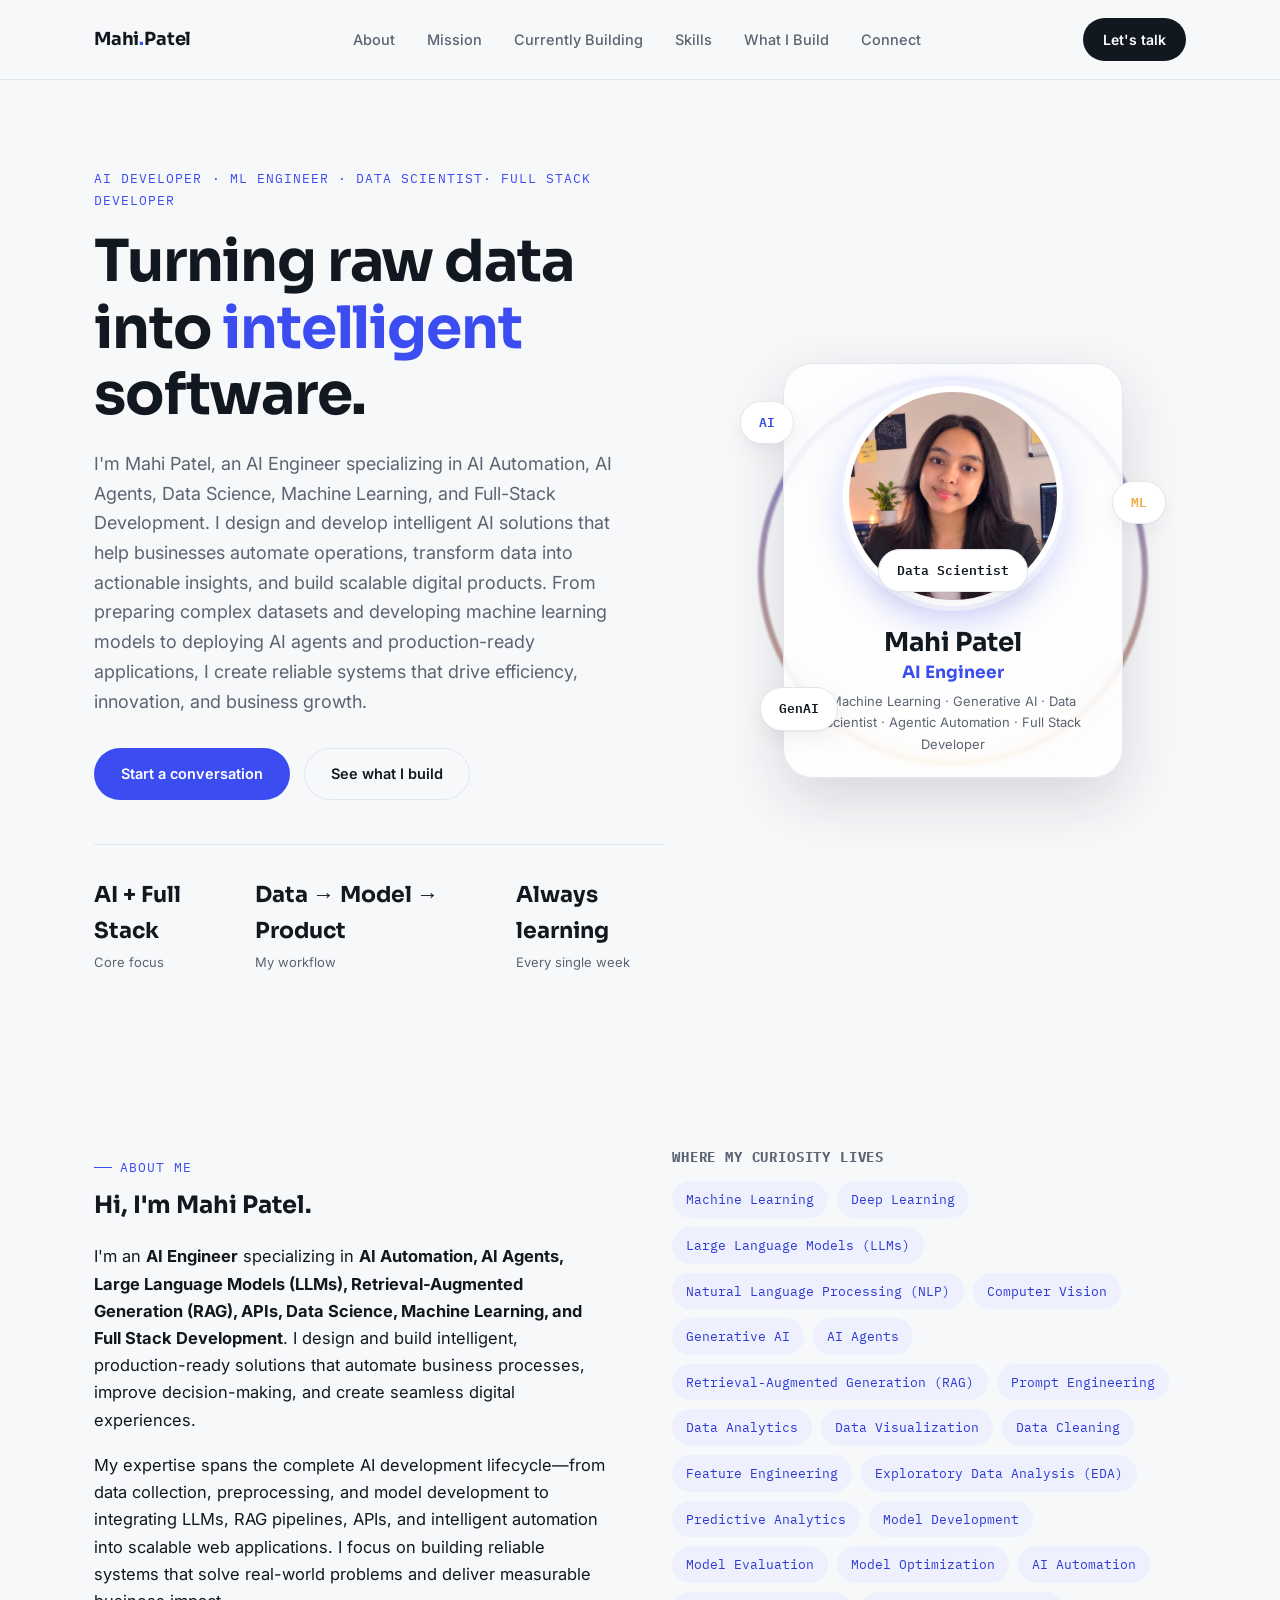
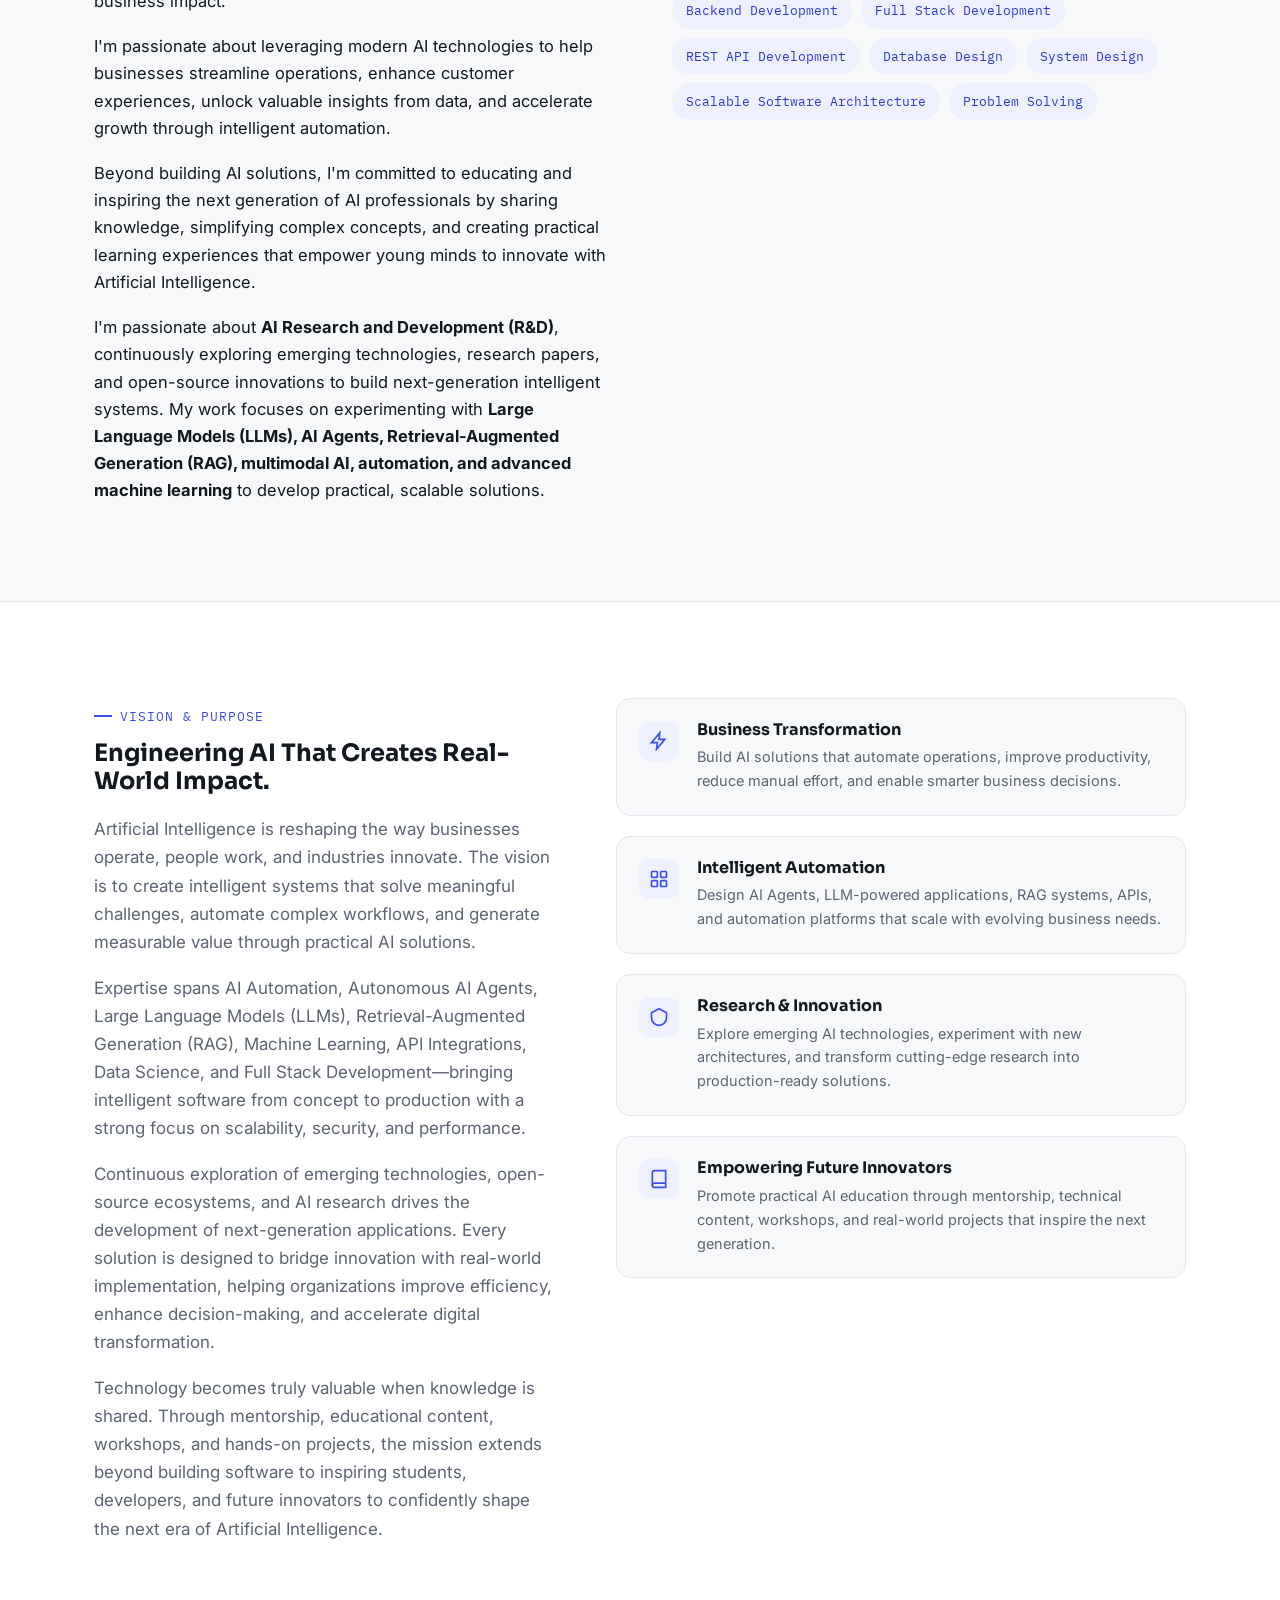
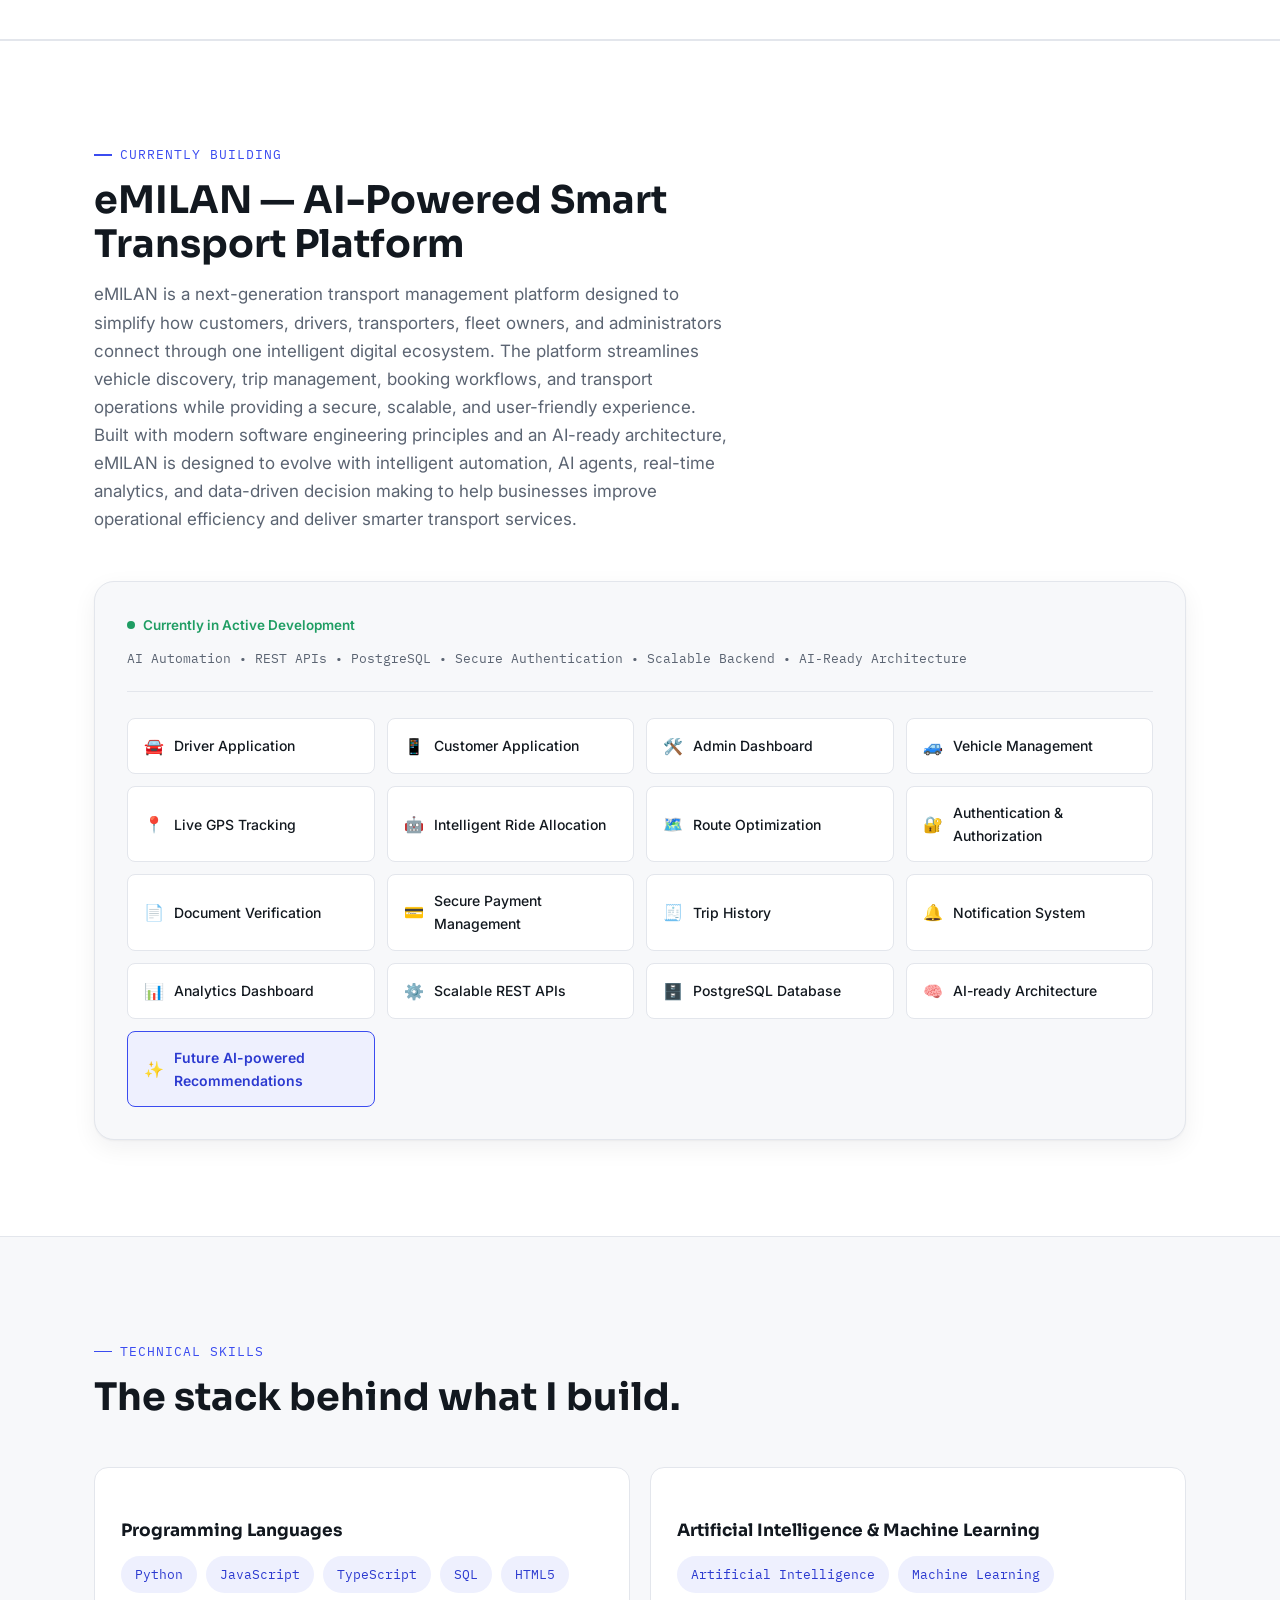
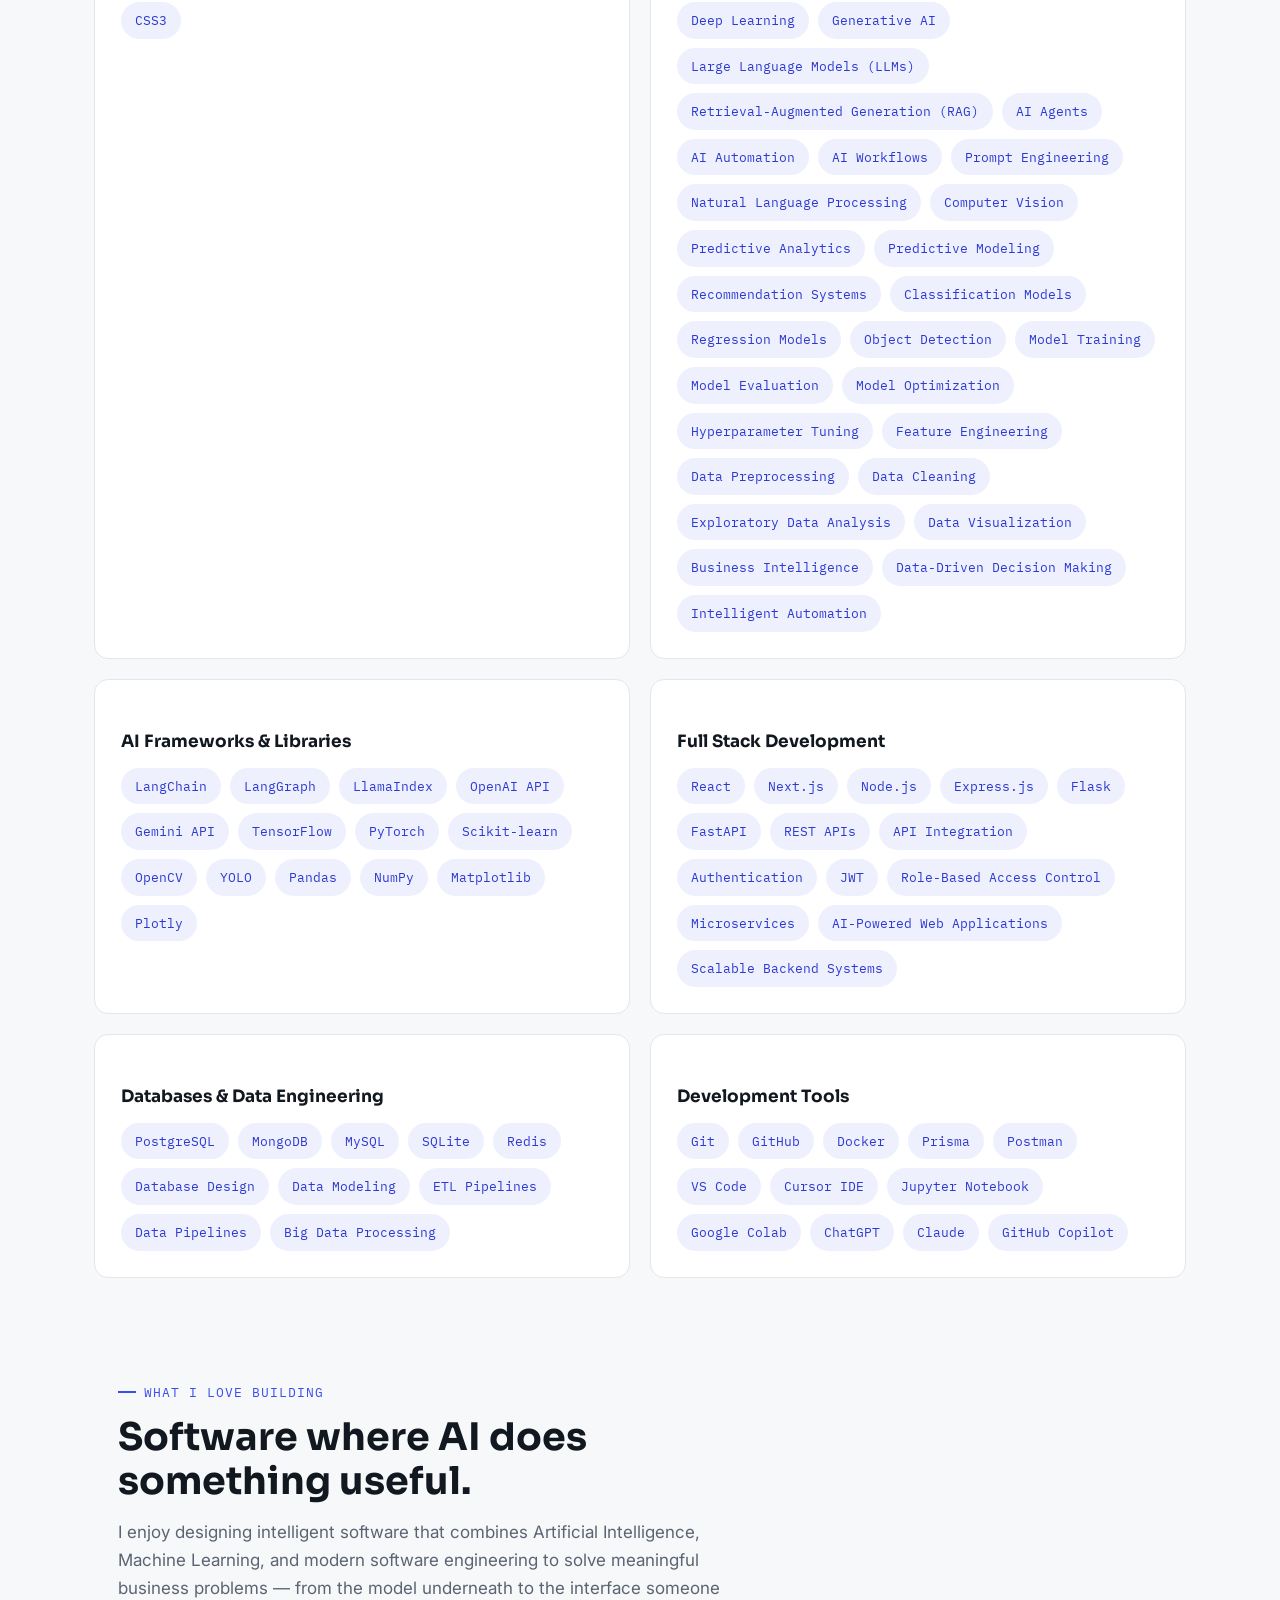
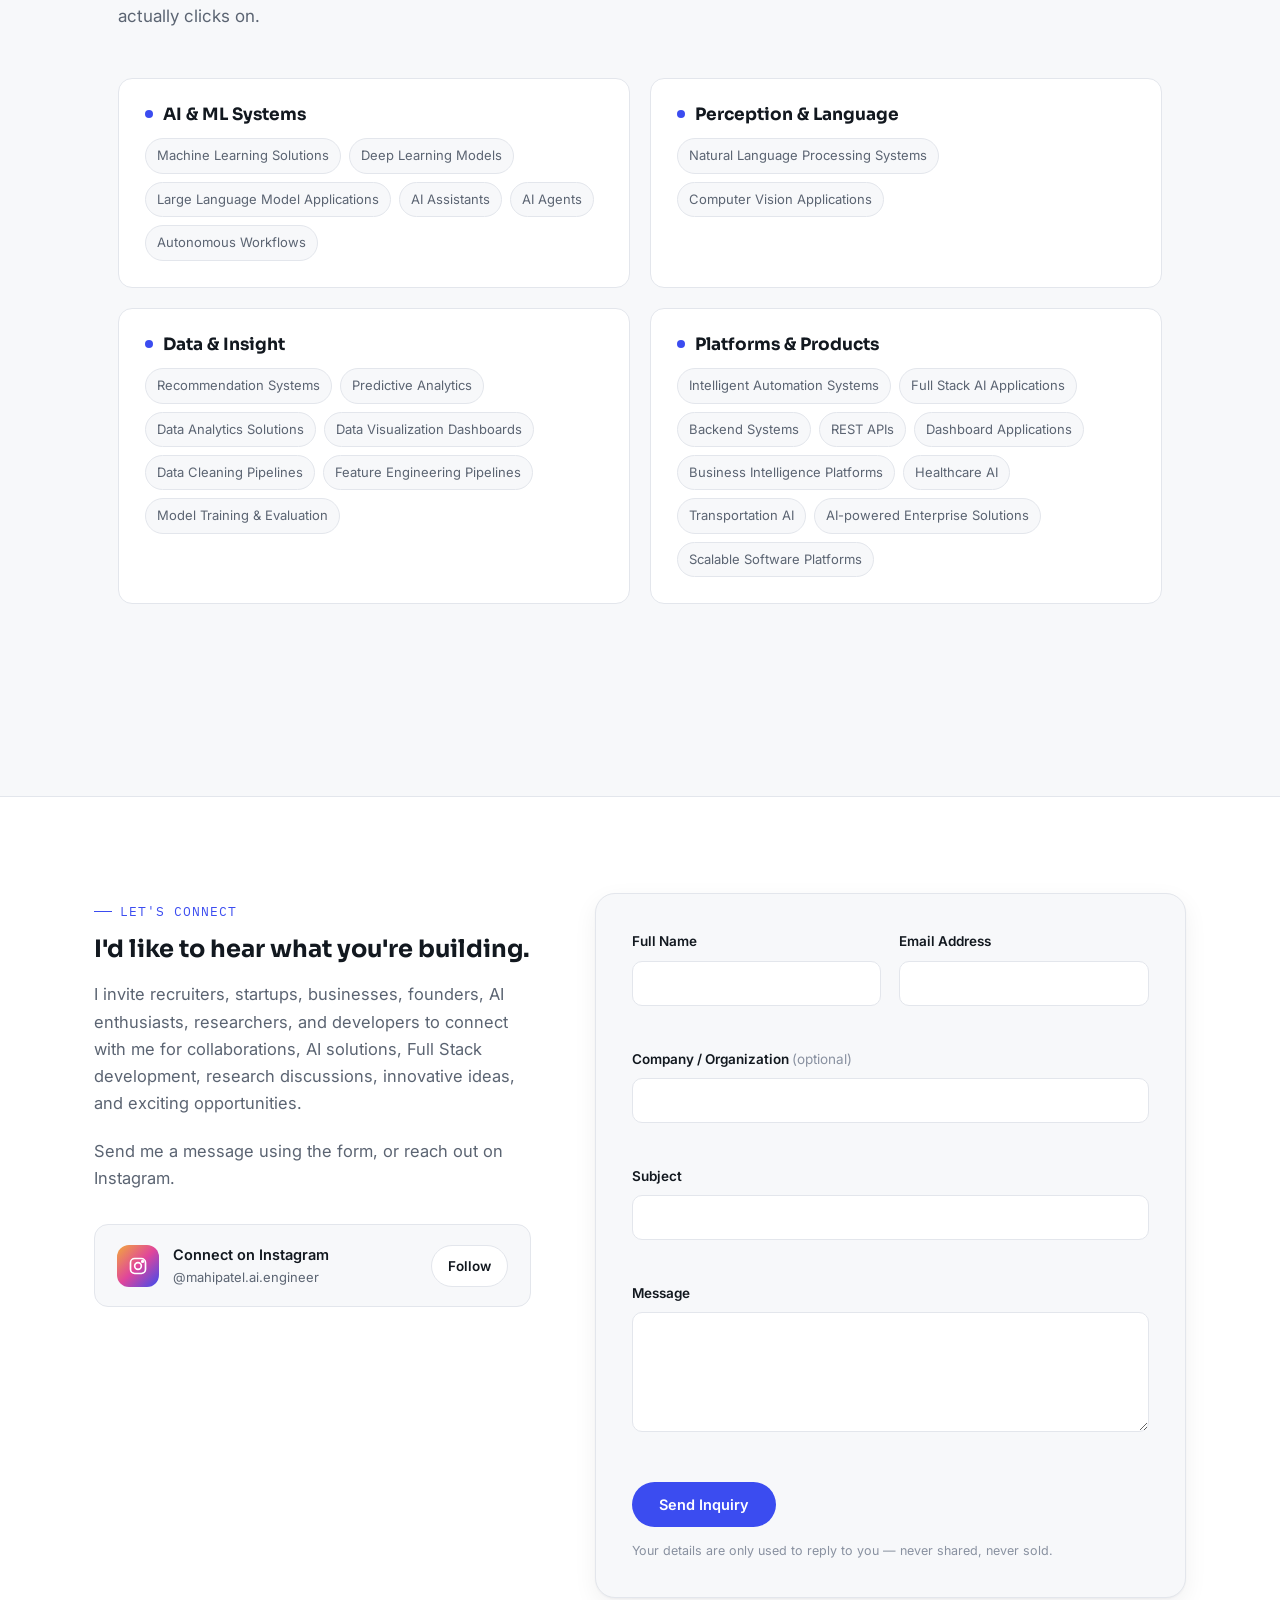
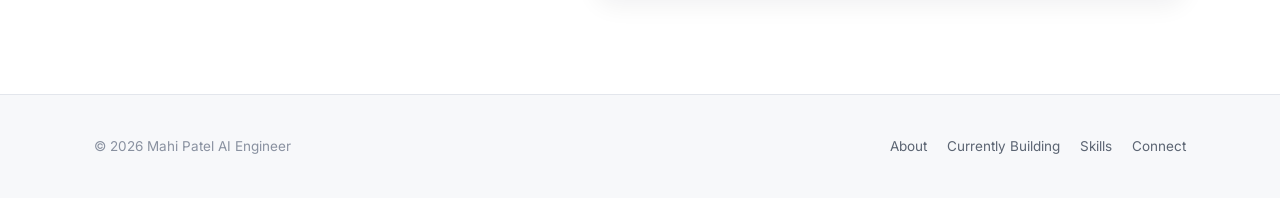
==== commit 1015eddf: "Update index.html formatting" ====
--- a/frontend/index.html
+++ b/frontend/index.html
@@ -1,470 +1,647 @@
 <!DOCTYPE html>
 <html lang="en">
 <head>
-<meta charset="UTF-8" />
-<meta name="viewport" content="width=device-width, initial-scale=1.0" />
-<title>Mahi Patel — AI Developer & Full Stack Engineer</title>
-<meta name="description" content="Mahi Patel is an AI Developer, Machine Learning Engineer, and Full Stack Developer building intelligent, real-world software." />
-<link rel="preconnect" href="https://fonts.googleapis.com">
-<link href="https://fonts.googleapis.com/css2?family=Sora:wght@500;600;700;800&family=Inter:wght@400;500;600;700&family=IBM+Plex+Mono:wght@400;500&display=swap" rel="stylesheet">
-<link rel="stylesheet" href="css/style.css">
+  <meta charset="UTF-8" />
+  <meta name="viewport" content="width=device-width, initial-scale=1.0" />
+  <title>Mahi Patel — AI Developer & Full Stack Engineer</title>
+  <meta name="description" content="Mahi Patel is an AI Developer, Machine Learning Engineer, and Full Stack Developer building intelligent, real-world software." />
+  <link rel="preconnect" href="https://fonts.googleapis.com">
+  <link href="https://fonts.googleapis.com/css2?family=Sora:wght@500;600;700;800&family=Inter:wght@400;500;600;700&family=IBM+Plex+Mono:wght@400;500&display=swap" rel="stylesheet">
+  <link rel="stylesheet" href="css/style.css">
 </head>
 <body>
 
-<header class="site-header">
-  <nav class="nav">
-    <a href="#top" class="logo">Mahi<span>.</span>Patel</a>
-    <ul class="nav-links">
-      <li><a href="#about">About</a></li>
-      <li><a href="#mission">Mission</a></li>
-      <li><a href="#currently-building">Currently Building</a></li>
-      <li><a href="#skills">Skills</a></li>
-      <li><a href="#building">What I Build</a></li>
-      <li><a href="#connect">Connect</a></li>
-    </ul>
-    <a href="#connect" class="nav-cta">Let's talk</a>
-  </nav>
-</header>
-
-<main id="top">
-
- <!-- ===================== HERO ===================== -->
-<section class="hero">
-  <div class="container hero-grid">
-
-    <!-- LEFT CONTENT -->
-    <div class="hero-content reveal">
-
-      <span class="hero-kicker">
-        AI Developer · ML Engineer · Full Stack Developer
-      </span>
-
-      <h1>
-        Turning raw data into 
-        <em>intelligent</em> software.
-      </h1>
-
-      <p class="lead">
-        I'm Mahi Patel. I build practical AI applications and full stack platforms — 
-        from the first messy dataset to a model people actually rely on in production.
-      </p>
-
-
-      <div class="hero-actions">
-
-        <a href="#connect" class="btn btn-primary">
-          Start a conversation
-        </a>
-
-        <a href="#building" class="btn btn-outline">
-          See what I build
-        </a>
+  <header class="site-header">
+    <nav class="nav">
+      <a href="#top" class="logo">Mahi<span>.</span>Patel</a>
+      <ul class="nav-links">
+        <li><a href="#about">About</a></li>
+        <li><a href="#mission">Mission</a></li>
+        <li><a href="#currently-building">Currently Building</a></li>
+        <li><a href="#skills">Skills</a></li>
+        <li><a href="#building">What I Build</a></li>
+        <li><a href="#connect">Connect</a></li>
+      </ul>
+      <a href="#connect" class="nav-cta">Let's talk</a>
+    </nav>
+  </header>
+
+  <main id="top">
+
+    <!-- ===================== HERO ===================== -->
+    <section class="hero">
+      <div class="container hero-grid">
+
+        <!-- LEFT CONTENT -->
+        <div class="hero-content reveal">
+
+          <span class="hero-kicker">
+            AI Developer · ML Engineer · Data Scientist· Full Stack Developer
+          </span>
+
+          <h1>
+            Turning raw data into
+            <em>intelligent</em> software.
+          </h1>
+
+          <p class="lead">
+            I'm Mahi Patel, an AI Engineer specializing in AI Automation, AI Agents, Data Science, Machine Learning, and Full-Stack Development.
+
+            I design and develop intelligent AI solutions that help businesses automate operations, transform data into actionable insights, and build scalable digital products. From preparing complex datasets and developing machine learning models to deploying AI agents and production-ready applications, I create reliable systems that drive efficiency, innovation, and business growth.
+          </p>
+
+          <div class="hero-actions">
+
+            <a href="#connect" class="btn btn-primary">
+              Start a conversation
+            </a>
+
+            <a href="#building" class="btn btn-outline">
+              See what I build
+            </a>
+
+          </div>
+
+          <div class="hero-stats">
+
+            <div class="hero-stat">
+              <div class="num">
+                AI + Full Stack
+              </div>
+              <div class="label">
+                Core focus
+              </div>
+            </div>
+
+            <div class="hero-stat">
+              <div class="num">
+                Data → Model → Product
+              </div>
+              <div class="label">
+                My workflow
+              </div>
+            </div>
+
+            <div class="hero-stat">
+              <div class="num">
+                Always learning
+              </div>
+              <div class="label">
+                Every single week
+              </div>
+            </div>
+
+          </div>
+
+        </div>
+
+        <!-- RIGHT PROFILE IMAGE SECTION -->
+        <div class="hero-profile reveal">
+
+          <div class="profile-orbit"></div>
+
+          <div class="profile-card">
+
+            <!-- YOUR IMAGE -->
+            <img
+              src="image/mahi-profile.jpeg"
+              alt="Mahi Patel AI Engineer"
+              class="profile-image"
+            />
+
+            <div class="profile-details">
+
+              <h2>
+                Mahi Patel
+              </h2>
+
+              <h3>
+                AI Engineer
+              </h3>
+
+              <p>
+                Machine Learning · Generative AI · Data Scientist · Agentic Automation · Full Stack Developer
+              </p>
+
+            </div>
+
+          </div>
+
+          <!-- Floating AI Tags -->
+
+          <div class="floating-tag tag-ai">
+            AI
+          </div>
+
+          <div class="floating-tag tag-ml">
+            ML
+          </div>
+
+          <div class="floating-tag tag-gen">
+            GenAI
+          </div>
+
+          <div class="floating-tag tag-datascientis">
+            Data Scientist
+          </div>
+
+        </div>
 
       </div>
-
-
-
-      <div class="hero-stats">
-
-        <div class="hero-stat">
-          <div class="num">
-            AI + Full Stack
-          </div>
-          <div class="label">
-            Core focus
-          </div>
-        </div>
-
-
-        <div class="hero-stat">
-          <div class="num">
-            Data → Model → Product
-          </div>
-          <div class="label">
-            My workflow
-          </div>
-        </div>
-
-
-        <div class="hero-stat">
-          <div class="num">
-            Always learning
-          </div>
-          <div class="label">
-            Every single week
-          </div>
-        </div>
-
-
+    </section>
+
+    <!-- ===================== ABOUT ===================== -->
+    <section id="about">
+      <div class="container about-grid">
+        <div class="about-copy">
+          <span class="eyebrow">About Me</span>
+          <h2 style="margin-bottom:24px;">Hi, I'm Mahi Patel.</h2>
+          <p>I'm an <strong>AI Engineer</strong> specializing in <strong>AI Automation, AI Agents, Large Language Models (LLMs), Retrieval-Augmented Generation (RAG), APIs, Data Science, Machine Learning, and Full Stack Development</strong>. I design and build intelligent, production-ready solutions that automate business processes, improve decision-making, and create seamless digital experiences.</p>
+
+          <p>My expertise spans the complete AI development lifecycle—from data collection, preprocessing, and model development to integrating LLMs, RAG pipelines, APIs, and intelligent automation into scalable web applications. I focus on building reliable systems that solve real-world problems and deliver measurable business impact.</p>
+
+          <p>I'm passionate about leveraging modern AI technologies to help businesses streamline operations, enhance customer experiences, unlock valuable insights from data, and accelerate growth through intelligent automation.</p>
+
+          <p>Beyond building AI solutions, I'm committed to educating and inspiring the next generation of AI professionals by sharing knowledge, simplifying complex concepts, and creating practical learning experiences that empower young minds to innovate with Artificial Intelligence.</p>
+          <p>I'm passionate about <strong>AI Research and Development (R&D)</strong>, continuously exploring emerging technologies, research papers, and open-source innovations to build next-generation intelligent systems. My work focuses on experimenting with <strong>Large Language Models (LLMs), AI Agents, Retrieval-Augmented Generation (RAG), multimodal AI, automation, and advanced machine learning</strong> to develop practical, scalable solutions. </p>
+        </div>
+        <div class="about-side">
+          <h3>Where my curiosity lives</h3>
+          <div class="tag-cloud">
+            <span class="tag">Machine Learning</span>
+            <span class="tag">Deep Learning</span>
+            <span class="tag">Large Language Models (LLMs)</span>
+            <span class="tag">Natural Language Processing (NLP)</span>
+            <span class="tag">Computer Vision</span>
+            <span class="tag">Generative AI</span>
+            <span class="tag">AI Agents</span>
+            <span class="tag">Retrieval-Augmented Generation (RAG)</span>
+            <span class="tag">Prompt Engineering</span>
+            <span class="tag">Data Analytics</span>
+            <span class="tag">Data Visualization</span>
+            <span class="tag">Data Cleaning</span>
+            <span class="tag">Feature Engineering</span>
+            <span class="tag">Exploratory Data Analysis (EDA)</span>
+            <span class="tag">Predictive Analytics</span>
+            <span class="tag">Model Development</span>
+            <span class="tag">Model Evaluation</span>
+            <span class="tag">Model Optimization</span>
+            <span class="tag">AI Automation</span>
+            <span class="tag">Backend Development</span>
+            <span class="tag">Full Stack Development</span>
+            <span class="tag">REST API Development</span>
+            <span class="tag">Database Design</span>
+            <span class="tag">System Design</span>
+            <span class="tag">Scalable Software Architecture</span>
+            <span class="tag">Problem Solving</span>
+          </div>
+        </div>
       </div>
-
-    </div>
-
-
-
-    <!-- RIGHT PROFILE IMAGE SECTION -->
-    <div class="hero-profile reveal">
-
-
-      <div class="profile-orbit"></div>
-
-
-      <div class="profile-card">
-
-
-        <!-- YOUR IMAGE -->
-        <img 
-          src="image/mahi-profile.jpeg"
-          alt="Mahi Patel AI Engineer"
-          class="profile-image"
-        />
-
-
-        <div class="profile-details">
-
-          <h2>
-            Mahi Patel
+    </section>
+
+    <!-- ===================== MISSION ===================== -->
+    <section id="mission" class="mission">
+      <div class="container mission-grid">
+        <div class="mission-copy">
+          <span class="eyebrow">Vision & Purpose</span>
+
+          <h2 style="margin-bottom:20px;">
+            Engineering AI That Creates Real-World Impact.
           </h2>
 
-          <h3>
-            AI Engineer
-          </h3>
-
-
           <p>
-            Machine Learning · Generative AI · Full Stack Developer
+            Artificial Intelligence is reshaping the way businesses operate, people work, and industries innovate. The vision is to create intelligent systems that solve meaningful challenges, automate complex workflows, and generate measurable value through practical AI solutions.
           </p>
 
-
-        </div>
-
+          <p>
+            Expertise spans AI Automation, Autonomous AI Agents, Large Language Models (LLMs), Retrieval-Augmented Generation (RAG), Machine Learning, API Integrations, Data Science, and Full Stack Development—bringing intelligent software from concept to production with a strong focus on scalability, security, and performance.
+          </p>
+
+          <p>
+            Continuous exploration of emerging technologies, open-source ecosystems, and AI research drives the development of next-generation applications. Every solution is designed to bridge innovation with real-world implementation, helping organizations improve efficiency, enhance decision-making, and accelerate digital transformation.
+          </p>
+
+          <p>
+            Technology becomes truly valuable when knowledge is shared. Through mentorship, educational content, workshops, and hands-on projects, the mission extends beyond building software to inspiring students, developers, and future innovators to confidently shape the next era of Artificial Intelligence.
+          </p>
+        </div>
+
+        <div class="pillar-list">
+
+          <div class="pillar">
+            <div class="pillar-icon">
+              <svg width="20" height="20" viewBox="0 0 24 24" fill="none" stroke="currentColor" stroke-width="2">
+                <path d="M13 2 3 14h7l-1 8 10-12h-7l1-8Z"/>
+              </svg>
+            </div>
+
+            <div>
+              <h4>Business Transformation</h4>
+              <p>Build AI solutions that automate operations, improve productivity, reduce manual effort, and enable smarter business decisions.</p>
+            </div>
+          </div>
+
+          <div class="pillar">
+            <div class="pillar-icon">
+              <svg width="20" height="20" viewBox="0 0 24 24" fill="none" stroke="currentColor" stroke-width="2">
+                <rect x="3" y="3" width="7" height="7" rx="1"/>
+                <rect x="14" y="3" width="7" height="7" rx="1"/>
+                <rect x="14" y="14" width="7" height="7" rx="1"/>
+                <rect x="3" y="14" width="7" height="7" rx="1"/>
+              </svg>
+            </div>
+
+            <div>
+              <h4>Intelligent Automation</h4>
+              <p>Design AI Agents, LLM-powered applications, RAG systems, APIs, and automation platforms that scale with evolving business needs.</p>
+            </div>
+          </div>
+
+          <div class="pillar">
+            <div class="pillar-icon">
+              <svg width="20" height="20" viewBox="0 0 24 24" fill="none" stroke="currentColor" stroke-width="2">
+                <path d="M12 2 3 7v6c0 5 4 9 9 9s9-4 9-9V7l-9-5Z"/>
+              </svg>
+            </div>
+
+            <div>
+              <h4>Research & Innovation</h4>
+              <p>Explore emerging AI technologies, experiment with new architectures, and transform cutting-edge research into production-ready solutions.</p>
+            </div>
+          </div>
+
+          <div class="pillar">
+            <div class="pillar-icon">
+              <svg width="20" height="20" viewBox="0 0 24 24" fill="none" stroke="currentColor" stroke-width="2">
+                <path d="M4 19.5A2.5 2.5 0 0 1 6.5 17H20"/>
+                <path d="M6.5 2H20v20H6.5A2.5 2.5 0 0 1 4 19.5v-15A2.5 2.5 0 0 1 6.5 2Z"/>
+              </svg>
+            </div>
+
+            <div>
+              <h4>Empowering Future Innovators</h4>
+              <p>Promote practical AI education through mentorship, technical content, workshops, and real-world projects that inspire the next generation.</p>
+            </div>
+          </div>
+
+        </div>
 
       </div>
-
-
-
-      <!-- Floating AI Tags -->
-
-      <div class="floating-tag tag-ai">
-        🤖 AI
+    </section>
+
+    <!-- ===================== CURRENTLY BUILDING ===================== -->
+    <section id="currently-building" class="currently-building">
+      <div class="container">
+
+        <div class="section-head">
+          <span class="eyebrow">Currently Building</span>
+
+          <h2>eMILAN — AI-Powered Smart Transport Platform</h2>
+
+          <p class="lead">
+            eMILAN is a next-generation transport management platform designed to simplify how customers, drivers, transporters, fleet owners, and administrators connect through one intelligent digital ecosystem. The platform streamlines vehicle discovery, trip management, booking workflows, and transport operations while providing a secure, scalable, and user-friendly experience. Built with modern software engineering principles and an AI-ready architecture, eMILAN is designed to evolve with intelligent automation, AI agents, real-time analytics, and data-driven decision making to help businesses improve operational efficiency and deliver smarter transport services.
+          </p>
+
+        </div>
+
+        <div class="current-project-card">
+
+          <div class="cp-head">
+
+            <div class="cp-status">
+              <span class="pulse-dot"></span>
+              Currently in Active Development
+            </div>
+
+            <div class="cp-stack">
+              AI Automation • REST APIs • PostgreSQL • Secure Authentication • Scalable Backend • AI-Ready Architecture
+            </div>
+
+          </div>
+
+          <div class="feature-grid">
+            <div class="feature-item"><span class="f-icon">🚘</span>Driver Application</div>
+            <div class="feature-item"><span class="f-icon">📱</span>Customer Application</div>
+            <div class="feature-item"><span class="f-icon">🛠️</span>Admin Dashboard</div>
+            <div class="feature-item"><span class="f-icon">🚙</span>Vehicle Management</div>
+            <div class="feature-item"><span class="f-icon">📍</span>Live GPS Tracking</div>
+            <div class="feature-item"><span class="f-icon">🤖</span>Intelligent Ride Allocation</div>
+            <div class="feature-item"><span class="f-icon">🗺️</span>Route Optimization</div>
+            <div class="feature-item"><span class="f-icon">🔐</span>Authentication &amp; Authorization</div>
+            <div class="feature-item"><span class="f-icon">📄</span>Document Verification</div>
+            <div class="feature-item"><span class="f-icon">💳</span>Secure Payment Management</div>
+            <div class="feature-item"><span class="f-icon">🧾</span>Trip History</div>
+            <div class="feature-item"><span class="f-icon">🔔</span>Notification System</div>
+            <div class="feature-item"><span class="f-icon">📊</span>Analytics Dashboard</div>
+            <div class="feature-item"><span class="f-icon">⚙️</span>Scalable REST APIs</div>
+            <div class="feature-item"><span class="f-icon">🗄️</span>PostgreSQL Database</div>
+            <div class="feature-item"><span class="f-icon">🧠</span>AI-ready Architecture</div>
+            <div class="feature-item accent"><span class="f-icon">✨</span>Future AI-powered Recommendations</div>
+          </div>
+        </div>
       </div>
-
-
-      <div class="floating-tag tag-ml">
-        ML
+    </section>
+
+    <!-- ===================== TECHNICAL SKILLS ===================== -->
+    <section id="skills" class="skills">
+      <div class="container">
+        <div class="section-head">
+          <span class="eyebrow">Technical Skills</span>
+          <h2>The stack behind what I build.</h2>
+        </div>
+
+        <div class="skills-grid">
+
+          <div class="skill-card">
+            <div class="skill-icon"></div>
+            <h3>Programming Languages</h3>
+
+            <div class="tag-cloud">
+              <span class="tag">Python</span>
+              <span class="tag">JavaScript</span>
+              <span class="tag">TypeScript</span>
+              <span class="tag">SQL</span>
+              <span class="tag">HTML5</span>
+              <span class="tag">CSS3</span>
+            </div>
+          </div>
+
+          <div class="skill-card">
+            <div class="skill-icon"></div>
+            <h3>Artificial Intelligence & Machine Learning</h3>
+
+            <div class="tag-cloud">
+              <span class="tag">Artificial Intelligence</span>
+              <span class="tag">Machine Learning</span>
+              <span class="tag">Deep Learning</span>
+              <span class="tag">Generative AI</span>
+              <span class="tag">Large Language Models (LLMs)</span>
+              <span class="tag">Retrieval-Augmented Generation (RAG)</span>
+              <span class="tag">AI Agents</span>
+              <span class="tag">AI Automation</span>
+              <span class="tag">AI Workflows</span>
+              <span class="tag">Prompt Engineering</span>
+              <span class="tag">Natural Language Processing</span>
+              <span class="tag">Computer Vision</span>
+              <span class="tag">Predictive Analytics</span>
+              <span class="tag">Predictive Modeling</span>
+              <span class="tag">Recommendation Systems</span>
+              <span class="tag">Classification Models</span>
+              <span class="tag">Regression Models</span>
+              <span class="tag">Object Detection</span>
+              <span class="tag">Model Training</span>
+              <span class="tag">Model Evaluation</span>
+              <span class="tag">Model Optimization</span>
+              <span class="tag">Hyperparameter Tuning</span>
+              <span class="tag">Feature Engineering</span>
+              <span class="tag">Data Preprocessing</span>
+              <span class="tag">Data Cleaning</span>
+              <span class="tag">Exploratory Data Analysis</span>
+              <span class="tag">Data Visualization</span>
+              <span class="tag">Business Intelligence</span>
+              <span class="tag">Data-Driven Decision Making</span>
+              <span class="tag">Intelligent Automation</span>
+            </div>
+          </div>
+
+          <div class="skill-card">
+            <div class="skill-icon"></div>
+            <h3>AI Frameworks & Libraries</h3>
+
+            <div class="tag-cloud">
+              <span class="tag">LangChain</span>
+              <span class="tag">LangGraph</span>
+              <span class="tag">LlamaIndex</span>
+              <span class="tag">OpenAI API</span>
+              <span class="tag">Gemini API</span>
+              <span class="tag">TensorFlow</span>
+              <span class="tag">PyTorch</span>
+              <span class="tag">Scikit-learn</span>
+              <span class="tag">OpenCV</span>
+              <span class="tag">YOLO</span>
+              <span class="tag">Pandas</span>
+              <span class="tag">NumPy</span>
+              <span class="tag">Matplotlib</span>
+              <span class="tag">Plotly</span>
+            </div>
+          </div>
+
+          <div class="skill-card">
+            <div class="skill-icon"></div>
+            <h3>Full Stack Development</h3>
+
+            <div class="tag-cloud">
+              <span class="tag">React</span>
+              <span class="tag">Next.js</span>
+              <span class="tag">Node.js</span>
+              <span class="tag">Express.js</span>
+              <span class="tag">Flask</span>
+              <span class="tag">FastAPI</span>
+              <span class="tag">REST APIs</span>
+              <span class="tag">API Integration</span>
+              <span class="tag">Authentication</span>
+              <span class="tag">JWT</span>
+              <span class="tag">Role-Based Access Control</span>
+              <span class="tag">Microservices</span>
+              <span class="tag">AI-Powered Web Applications</span>
+              <span class="tag">Scalable Backend Systems</span>
+            </div>
+          </div>
+
+          <div class="skill-card">
+            <div class="skill-icon"></div>
+            <h3>Databases & Data Engineering</h3>
+
+            <div class="tag-cloud">
+              <span class="tag">PostgreSQL</span>
+              <span class="tag">MongoDB</span>
+              <span class="tag">MySQL</span>
+              <span class="tag">SQLite</span>
+              <span class="tag">Redis</span>
+              <span class="tag">Database Design</span>
+              <span class="tag">Data Modeling</span>
+              <span class="tag">ETL Pipelines</span>
+              <span class="tag">Data Pipelines</span>
+              <span class="tag">Big Data Processing</span>
+            </div>
+          </div>
+
+          <div class="skill-card">
+            <div class="skill-icon"></div>
+            <h3>Development Tools</h3>
+
+            <div class="tag-cloud">
+              <span class="tag">Git</span>
+              <span class="tag">GitHub</span>
+              <span class="tag">Docker</span>
+              <span class="tag">Prisma</span>
+              <span class="tag">Postman</span>
+              <span class="tag">VS Code</span>
+              <span class="tag">Cursor IDE</span>
+              <span class="tag">Jupyter Notebook</span>
+              <span class="tag">Google Colab</span>
+              <span class="tag">ChatGPT</span>
+              <span class="tag">Claude</span>
+              <span class="tag">GitHub Copilot</span>
+            </div>
+          </div>
+
+        </div>
+
+        <!-- ===================== WHAT I LOVE BUILDING ===================== -->
+        <section id="building">
+          <div class="container">
+            <div class="section-head">
+              <span class="eyebrow">What I Love Building</span>
+              <h2>Software where AI does something useful.</h2>
+              <p class="lead">I enjoy designing intelligent software that combines Artificial Intelligence, Machine Learning, and modern software engineering to solve meaningful business problems — from the model underneath to the interface someone actually clicks on.</p>
+            </div>
+
+            <div class="build-categories">
+              <div class="build-card">
+                <h3><span class="dot"></span>AI &amp; ML Systems</h3>
+                <ul>
+                  <li>Machine Learning Solutions</li>
+                  <li>Deep Learning Models</li>
+                  <li>Large Language Model Applications</li>
+                  <li>AI Assistants</li>
+                  <li>AI Agents</li>
+                  <li>Autonomous Workflows</li>
+                </ul>
+              </div>
+              <div class="build-card">
+                <h3><span class="dot"></span>Perception &amp; Language</h3>
+                <ul>
+                  <li>Natural Language Processing Systems</li>
+                  <li>Computer Vision Applications</li>
+                </ul>
+              </div>
+              <div class="build-card">
+                <h3><span class="dot"></span>Data &amp; Insight</h3>
+                <ul>
+                  <li>Recommendation Systems</li>
+                  <li>Predictive Analytics</li>
+                  <li>Data Analytics Solutions</li>
+                  <li>Data Visualization Dashboards</li>
+                  <li>Data Cleaning Pipelines</li>
+                  <li>Feature Engineering Pipelines</li>
+                  <li>Model Training &amp; Evaluation</li>
+                </ul>
+              </div>
+              <div class="build-card">
+                <h3><span class="dot"></span>Platforms &amp; Products</h3>
+                <ul>
+                  <li>Intelligent Automation Systems</li>
+                  <li>Full Stack AI Applications</li>
+                  <li>Backend Systems</li>
+                  <li>REST APIs</li>
+                  <li>Dashboard Applications</li>
+                  <li>Business Intelligence Platforms</li>
+                  <li>Healthcare AI</li>
+                  <li>Transportation AI</li>
+                  <li>AI-powered Enterprise Solutions</li>
+                  <li>Scalable Software Platforms</li>
+                </ul>
+              </div>
+            </div>
+          </div>
+        </section>
+
       </div>
-
-
-      <div class="floating-tag tag-gen">
-        ✨ GenAI
+    </section>
+
+    <!-- ===================== LET'S CONNECT ===================== -->
+    <section id="connect" class="connect">
+      <div class="container connect-grid">
+        <div class="connect-copy">
+          <span class="eyebrow">Let's Connect</span>
+          <h2 style="margin-bottom:18px;">I'd like to hear what you're building.</h2>
+          <p>I invite recruiters, startups, businesses, founders, AI enthusiasts, researchers, and developers to connect with me for collaborations, AI solutions, Full Stack development, research discussions, innovative ideas, and exciting opportunities.</p>
+
+          <p>Send me a message using the form, or reach out on Instagram.</p>
+
+          <div class="instagram-card">
+            <div class="ig-left">
+              <div class="ig-icon">
+                <svg width="20" height="20" viewBox="0 0 24 24" fill="none" stroke="currentColor" stroke-width="2"><rect x="3" y="3" width="18" height="18" rx="5"/><circle cx="12" cy="12" r="4"/><circle cx="17.5" cy="6.5" r="1"/></svg>
+              </div>
+              <div>
+                <div class="ig-name">Connect on Instagram</div>
+                <div class="ig-handle">@mahipatel.ai.engineer</div>
+              </div>
+            </div>
+            <a class="ig-follow" href="https://instagram.com/mahipatel.ai.engineer" target="_blank" rel="noopener">Follow</a>
+          </div>
+        </div>
+
+        <div class="form-card">
+          <form id="inquiry-form" novalidate>
+            <div class="form-row">
+              <div class="field">
+                <label for="fullName">Full Name</label>
+                <input type="text" id="fullName" name="fullName" autocomplete="name" required maxlength="100" />
+                <div class="field-error" data-error-for="fullName"></div>
+              </div>
+              <div class="field">
+                <label for="email">Email Address</label>
+                <input type="email" id="email" name="email" autocomplete="off" spellcheck="false" autocorrect="off" autocapitalize="off" required maxlength="150" />
+                <div class="field-error" data-error-for="email"></div>
+              </div>
+            </div>
+
+            <div class="field">
+              <label for="company">Company / Organization <span class="optional">(optional)</span></label>
+              <input type="text" id="company" name="company" autocomplete="organization" maxlength="150" />
+              <div class="field-error" data-error-for="company"></div>
+            </div>
+
+            <div class="field">
+              <label for="subject">Subject</label>
+              <input type="text" id="subject" name="subject" required maxlength="150" />
+              <div class="field-error" data-error-for="subject"></div>
+            </div>
+
+            <div class="field">
+              <label for="message">Message</label>
+              <textarea id="message" name="message" required maxlength="3000"></textarea>
+              <div class="field-error" data-error-for="message"></div>
+            </div>
+
+            <!-- Honeypot: real visitors never see or fill this -->
+            <div class="field hp-field" aria-hidden="true">
+              <label for="website">Website</label>
+              <input type="text" id="website" name="website" tabindex="-1" autocomplete="off" />
+            </div>
+
+            <div class="form-actions">
+              <button type="submit" class="btn btn-primary" id="submit-btn">
+                <span class="spinner"></span>
+                <span class="btn-text">Send Inquiry</span>
+              </button>
+            </div>
+            <p class="form-note">Your details are only used to reply to you — never shared, never sold.</p>
+          </form>
+        </div>
       </div>
-
-
-
-    </div>
-
-
-  </div>
-</section>
-  <!-- ===================== ABOUT ===================== -->
-  <section id="about">
-    <div class="container about-grid">
-      <div class="about-copy">
-        <span class="eyebrow">About Me</span>
-        <h2 style="margin-bottom:24px;">Hi, I'm Mahi Patel.</h2>
-        <p>I'm an enthusiastic AI Developer, Machine Learning Engineer, and Full Stack Developer passionate about building intelligent software that solves real-world problems. I enjoy combining Artificial Intelligence with modern Full Stack Development to create scalable, user-friendly, and impactful digital products.</p>
-        <p>I'm continuously learning, experimenting, and improving my skills by building practical AI applications and exploring the latest advancements in Artificial Intelligence.</p>
-        <p>I enjoy transforming raw data into meaningful insights and intelligent applications by applying data preprocessing, feature engineering, visualization, machine learning, and modern AI techniques.</p>
-        <p>I enjoy writing clean, scalable, maintainable, and production-ready code, while continuously learning new technologies, research papers, frameworks, and open-source tools.</p>
-      </div>
-      <div class="about-side">
-        <h3>Where my curiosity lives</h3>
-        <div class="tag-cloud">
-          <span class="tag">Machine Learning</span>
-          <span class="tag">Deep Learning</span>
-          <span class="tag">Large Language Models (LLMs)</span>
-          <span class="tag">Natural Language Processing (NLP)</span>
-          <span class="tag">Computer Vision</span>
-          <span class="tag">Generative AI</span>
-          <span class="tag">AI Agents</span>
-          <span class="tag">Retrieval-Augmented Generation (RAG)</span>
-          <span class="tag">Prompt Engineering</span>
-          <span class="tag">Data Analytics</span>
-          <span class="tag">Data Visualization</span>
-          <span class="tag">Data Cleaning</span>
-          <span class="tag">Feature Engineering</span>
-          <span class="tag">Exploratory Data Analysis (EDA)</span>
-          <span class="tag">Predictive Analytics</span>
-          <span class="tag">Model Development</span>
-          <span class="tag">Model Evaluation</span>
-          <span class="tag">Model Optimization</span>
-          <span class="tag">AI Automation</span>
-          <span class="tag">Backend Development</span>
-          <span class="tag">Full Stack Development</span>
-          <span class="tag">REST API Development</span>
-          <span class="tag">Database Design</span>
-          <span class="tag">System Design</span>
-          <span class="tag">Scalable Software Architecture</span>
-          <span class="tag">Problem Solving</span>
-        </div>
+    </section>
+
+  </main>
+
+  <footer class="site-footer">
+    <div class="container footer-row">
+      <p>© <span id="year"></span> Mahi Patel AI Engineer</p>
+      <div class="footer-links">
+        <a href="#about">About</a>
+        <a href="#currently-building">Currently Building</a>
+        <a href="#skills">Skills</a>
+        <a href="#connect">Connect</a>
       </div>
     </div>
-  </section>
-
-  <!-- ===================== MISSION ===================== -->
-  <section id="mission" class="mission">
-    <div class="container mission-grid">
-      <div class="mission-copy">
-        <span class="eyebrow">My Mission</span>
-        <h2 style="margin-bottom:20px;">Making AI practical enough to actually help.</h2>
-        <p>My mission is to <strong>develop intelligent AI solutions that solve real-world challenges</strong>, while making Artificial Intelligence more practical and accessible.</p>
-        <p>I enjoy helping startups, businesses, and organizations integrate Artificial Intelligence into their products through Machine Learning models, intelligent automation, AI-powered applications, and scalable Full Stack solutions.</p>
-        <p>I also enjoy helping students, aspiring developers, and young minds understand Artificial Intelligence through practical learning, real-world projects, and continuous knowledge sharing.</p>
-      </div>
-      <div class="pillar-list">
-        <div class="pillar">
-          <div class="pillar-icon">
-            <svg width="20" height="20" viewBox="0 0 24 24" fill="none" stroke="currentColor" stroke-width="2"><path d="M13 2 3 14h7l-1 8 10-12h-7l1-8Z"/></svg>
-          </div>
-          <div><h4>Build for the real world</h4><p>Solutions shaped around an actual problem and actual users, not a leaderboard score.</p></div>
-        </div>
-        <div class="pillar">
-          <div class="pillar-icon">
-            <svg width="20" height="20" viewBox="0 0 24 24" fill="none" stroke="currentColor" stroke-width="2"><rect x="3" y="3" width="7" height="7" rx="1"/><rect x="14" y="3" width="7" height="7" rx="1"/><rect x="14" y="14" width="7" height="7" rx="1"/><rect x="3" y="14" width="7" height="7" rx="1"/></svg>
-          </div>
-          <div><h4>Make AI accessible</h4><p>Help teams adopt AI in a way that fits their scale, budget, and real workflow.</p></div>
-        </div>
-        <div class="pillar">
-          <div class="pillar-icon">
-            <svg width="20" height="20" viewBox="0 0 24 24" fill="none" stroke="currentColor" stroke-width="2"><path d="M12 2 3 7v6c0 5 4 9 9 9s9-4 9-9V7l-9-5Z"/></svg>
-          </div>
-          <div><h4>Build it responsibly</h4><p>Practical and ethical are not opposites — I try to hold both at once.</p></div>
-        </div>
-        <div class="pillar">
-          <div class="pillar-icon">
-            <svg width="20" height="20" viewBox="0 0 24 24" fill="none" stroke="currentColor" stroke-width="2"><path d="M4 19.5A2.5 2.5 0 0 1 6.5 17H20"/><path d="M6.5 2H20v20H6.5A2.5 2.5 0 0 1 4 19.5v-15A2.5 2.5 0 0 1 6.5 2Z"/></svg>
-          </div>
-          <div><h4>Share what I learn</h4><p>Mentoring beginners and writing about what I build, so the next person starts further ahead.</p></div>
-        </div>
-      </div>
-    </div>
-  </section>
-
-  <!-- ===================== CURRENTLY BUILDING ===================== -->
-  <section id="currently-building" class="currently-building">
-    <div class="container">
-      <div class="section-head">
-        <span class="eyebrow">Currently Building</span>
-        <h2>eMILAN — AI-Powered Smart Transport Platform</h2>
-        <p class="lead">eMILAN is my current project: a smart transport platform designed to connect drivers, customers, and administrators through one intelligent, real-time system. I'm building it with scalable software engineering principles, clean architecture, secure backend development, and a modern user experience — with the underlying structure ready for AI-powered features as the platform grows.</p>
-      </div>
-
-      <div class="current-project-card">
-        <div class="cp-head">
-          <div class="cp-status"><span class="pulse-dot"></span>In active development</div>
-          <div class="cp-stack">Scalable REST APIs · PostgreSQL · AI-ready Architecture</div>
-        </div>
-
-        <div class="feature-grid">
-          <div class="feature-item"><span class="f-icon">🚘</span>Driver Application</div>
-          <div class="feature-item"><span class="f-icon">📱</span>Customer Application</div>
-          <div class="feature-item"><span class="f-icon">🛠️</span>Admin Dashboard</div>
-          <div class="feature-item"><span class="f-icon">🚙</span>Vehicle Management</div>
-          <div class="feature-item"><span class="f-icon">📍</span>Live GPS Tracking</div>
-          <div class="feature-item"><span class="f-icon">🤖</span>Intelligent Ride Allocation</div>
-          <div class="feature-item"><span class="f-icon">🗺️</span>Route Optimization</div>
-          <div class="feature-item"><span class="f-icon">🔐</span>Authentication &amp; Authorization</div>
-          <div class="feature-item"><span class="f-icon">📄</span>Document Verification</div>
-          <div class="feature-item"><span class="f-icon">💳</span>Secure Payment Management</div>
-          <div class="feature-item"><span class="f-icon">🧾</span>Trip History</div>
-          <div class="feature-item"><span class="f-icon">🔔</span>Notification System</div>
-          <div class="feature-item"><span class="f-icon">📊</span>Analytics Dashboard</div>
-          <div class="feature-item"><span class="f-icon">⚙️</span>Scalable REST APIs</div>
-          <div class="feature-item"><span class="f-icon">🗄️</span>PostgreSQL Database</div>
-          <div class="feature-item"><span class="f-icon">🧠</span>AI-ready Architecture</div>
-          <div class="feature-item accent"><span class="f-icon">✨</span>Future AI-powered Recommendations</div>
-        </div>
-      </div>
-    </div>
-  </section>
-
-  <!-- ===================== TECHNICAL SKILLS ===================== -->
-  <section id="skills" class="skills">
-    <div class="container">
-      <div class="section-head">
-        <span class="eyebrow">Technical Skills</span>
-        <h2>The stack behind what I build.</h2>
-      </div>
-
-      <div class="skills-grid">
-        <div class="skill-card">
-          <div class="skill-icon"></div>
-          <h3>Programming Languages</h3>
-          <div class="tag-cloud">
-            <span class="tag">Python</span><span class="tag">JavaScript</span><span class="tag">TypeScript</span><span class="tag">SQL</span><span class="tag">HTML5</span><span class="tag">CSS3</span>
-          </div>
-        </div>
-        <div class="skill-card">
-          <div class="skill-icon"></div>
-          <h3>AI &amp; Machine Learning</h3>
-          <div class="tag-cloud">
-            <span class="tag">Machine Learning</span><span class="tag">Deep Learning</span><span class="tag">NLP</span><span class="tag">Computer Vision</span><span class="tag">LLMs</span><span class="tag">Generative AI</span><span class="tag">RAG</span><span class="tag">Prompt Engineering</span><span class="tag">AI Agents</span><span class="tag">Predictive Modeling</span><span class="tag">Data Analytics</span><span class="tag">Data Visualization</span><span class="tag">EDA</span><span class="tag">Data Cleaning</span><span class="tag">Feature Engineering</span><span class="tag">Model Training</span><span class="tag">Model Evaluation</span><span class="tag">Model Optimization</span><span class="tag">Hyperparameter Tuning</span><span class="tag">Model Testing</span>
-          </div>
-        </div>
-        <div class="skill-card">
-          <div class="skill-icon"></div>
-          <h3>Frameworks &amp; Libraries</h3>
-          <div class="tag-cloud">
-            <span class="tag">React</span><span class="tag">Next.js</span><span class="tag">Node.js</span><span class="tag">Express.js</span><span class="tag">FastAPI</span><span class="tag">Flask</span><span class="tag">TensorFlow</span><span class="tag">PyTorch</span><span class="tag">Scikit-learn</span><span class="tag">LangChain</span><span class="tag">OpenCV</span><span class="tag">YOLO</span><span class="tag">Pandas</span><span class="tag">NumPy</span><span class="tag">Matplotlib</span><span class="tag">Plotly</span><span class="tag">Seaborn</span>
-          </div>
-        </div>
-        <div class="skill-card">
-          <div class="skill-icon"></div>
-          <h3>Databases</h3>
-          <div class="tag-cloud">
-            <span class="tag">PostgreSQL</span><span class="tag">MongoDB</span><span class="tag">MySQL</span><span class="tag">SQLite</span><span class="tag">Redis</span>
-          </div>
-        </div>
-        <div class="skill-card">
-          <div class="skill-icon"></div>
-          <h3>Development Tools</h3>
-          <div class="tag-cloud">
-            <span class="tag">Git</span><span class="tag">GitHub</span><span class="tag">Docker</span><span class="tag">Prisma</span><span class="tag">Postman</span><span class="tag">VS Code</span><span class="tag">Cursor IDE</span><span class="tag">Jupyter Notebook</span><span class="tag">Google Colab</span><span class="tag">ChatGPT</span><span class="tag">Claude</span><span class="tag">OpenAI API</span><span class="tag">Gemini API</span>
-          </div>
-        </div>
-      </div>
-    </div>
-  </section>
-
-  <!-- ===================== WHAT I LOVE BUILDING ===================== -->
-  <section id="building">
-    <div class="container">
-      <div class="section-head">
-        <span class="eyebrow">What I Love Building</span>
-        <h2>Software where AI does something useful.</h2>
-        <p class="lead">I enjoy designing intelligent software that combines Artificial Intelligence, Machine Learning, and modern software engineering to solve meaningful business problems — from the model underneath to the interface someone actually clicks on.</p>
-      </div>
-
-      <div class="build-categories">
-        <div class="build-card">
-          <h3><span class="dot"></span>AI &amp; ML Systems</h3>
-          <ul>
-            <li>Machine Learning Solutions</li><li>Deep Learning Models</li><li>Large Language Model Applications</li><li>AI Assistants</li><li>AI Agents</li><li>Autonomous Workflows</li>
-          </ul>
-        </div>
-        <div class="build-card">
-          <h3><span class="dot"></span>Perception &amp; Language</h3>
-          <ul>
-            <li>Natural Language Processing Systems</li><li>Computer Vision Applications</li>
-          </ul>
-        </div>
-        <div class="build-card">
-          <h3><span class="dot"></span>Data &amp; Insight</h3>
-          <ul>
-            <li>Recommendation Systems</li><li>Predictive Analytics</li><li>Data Analytics Solutions</li><li>Data Visualization Dashboards</li><li>Data Cleaning Pipelines</li><li>Feature Engineering Pipelines</li><li>Model Training &amp; Evaluation</li>
-          </ul>
-        </div>
-        <div class="build-card">
-          <h3><span class="dot"></span>Platforms &amp; Products</h3>
-          <ul>
-            <li>Intelligent Automation Systems</li><li>Full Stack AI Applications</li><li>Backend Systems</li><li>REST APIs</li><li>Dashboard Applications</li><li>Business Intelligence Platforms</li><li>Healthcare AI</li><li>Transportation AI</li><li>AI-powered Enterprise Solutions</li><li>Scalable Software Platforms</li>
-          </ul>
-        </div>
-      </div>
-    </div>
-  </section>
-
-  <!-- ===================== LET'S CONNECT ===================== -->
-  <section id="connect" class="connect">
-    <div class="container connect-grid">
-      <div class="connect-copy">
-        <span class="eyebrow">Let's Connect</span>
-        <h2 style="margin-bottom:18px;">I'd like to hear what you're building.</h2>
-        <p>I invite recruiters, startups, businesses, founders, AI enthusiasts, researchers, and developers to connect with me for collaborations, AI solutions, Full Stack development, research discussions, innovative ideas, and exciting opportunities.</p>
-
-        <p>Send me a message using the form, or reach out on Instagram — I read every message myself.</p>
-
-        <div class="instagram-card">
-          <div class="ig-left">
-            <div class="ig-icon">
-              <svg width="20" height="20" viewBox="0 0 24 24" fill="none" stroke="currentColor" stroke-width="2"><rect x="3" y="3" width="18" height="18" rx="5"/><circle cx="12" cy="12" r="4"/><circle cx="17.5" cy="6.5" r="1"/></svg>
-            </div>
-            <div>
-              <div class="ig-name">Connect on Instagram</div>
-              <div class="ig-handle">@mahipatel.ai.engineer</div>
-            </div>
-          </div>
-          <a class="ig-follow" href="https://instagram.com/mahipatel.ai.engineer" target="_blank" rel="noopener">Follow</a>
-        </div>
-      </div>
-
-      <div class="form-card">
-        <form id="inquiry-form" novalidate>
-          <div class="form-row">
-            <div class="field">
-              <label for="fullName">Full Name</label>
-              <input type="text" id="fullName" name="fullName" autocomplete="name" required maxlength="100" />
-              <div class="field-error" data-error-for="fullName"></div>
-            </div>
-            <div class="field">
-              <label for="email">Email Address</label>
-              <input type="email" id="email" name="email" autocomplete="off" spellcheck="false" autocorrect="off" autocapitalize="off"required maxlength="150" />
-              <div class="field-error" data-error-for="email"></div>
-            </div>
-          </div>
-
-          <div class="field">
-            <label for="company">Company / Organization <span class="optional">(optional)</span></label>
-            <input type="text" id="company" name="company" autocomplete="organization" maxlength="150" />
-            <div class="field-error" data-error-for="company"></div>
-          </div>
-
-          <div class="field">
-            <label for="subject">Subject</label>
-            <input type="text" id="subject" name="subject" required maxlength="150" />
-            <div class="field-error" data-error-for="subject"></div>
-          </div>
-
-          <div class="field">
-            <label for="message">Message</label>
-            <textarea id="message" name="message" required maxlength="3000"></textarea>
-            <div class="field-error" data-error-for="message"></div>
-          </div>
-
-          <!-- Honeypot: real visitors never see or fill this -->
-          <div class="field hp-field" aria-hidden="true">
-            <label for="website">Website</label>
-            <input type="text" id="website" name="website" tabindex="-1" autocomplete="off" />
-          </div>
-
-          <div class="form-actions">
-            <button type="submit" class="btn btn-primary" id="submit-btn">
-              <span class="spinner"></span>
-              <span class="btn-text">Send Inquiry</span>
-            </button>
-          </div>
-          <p class="form-note">Your details are only used to reply to you — never shared, never sold.</p>
-        </form>
-      </div>
-    </div>
-  </section>
-
-</main>
-
-<footer class="site-footer">
-  <div class="container footer-row">
-    <p>© <span id="year"></span> Mahi Patel AI Engineer</p>
-    <div class="footer-links">
-      <a href="#about">About</a>
-      <a href="#currently-building">Currently Building</a>
-      <a href="#skills">Skills</a>
-      <a href="#connect">Connect</a>
-    </div>
-  </div>
-</footer>
-
-<div class="toast-stack" id="toast-stack" aria-live="polite"></div>
-
-<script src="js/main.js"></script>
+  </footer>
+
+  <div class="toast-stack" id="toast-stack" aria-live="polite"></div>
+
+  <script>window.PORTFOLIO_API_BASE_URL = "https://portfolio-backend-dgkd.onrender.com/api";</script>
+  <script src="js/main.js"></script>
 </body>
 </html>
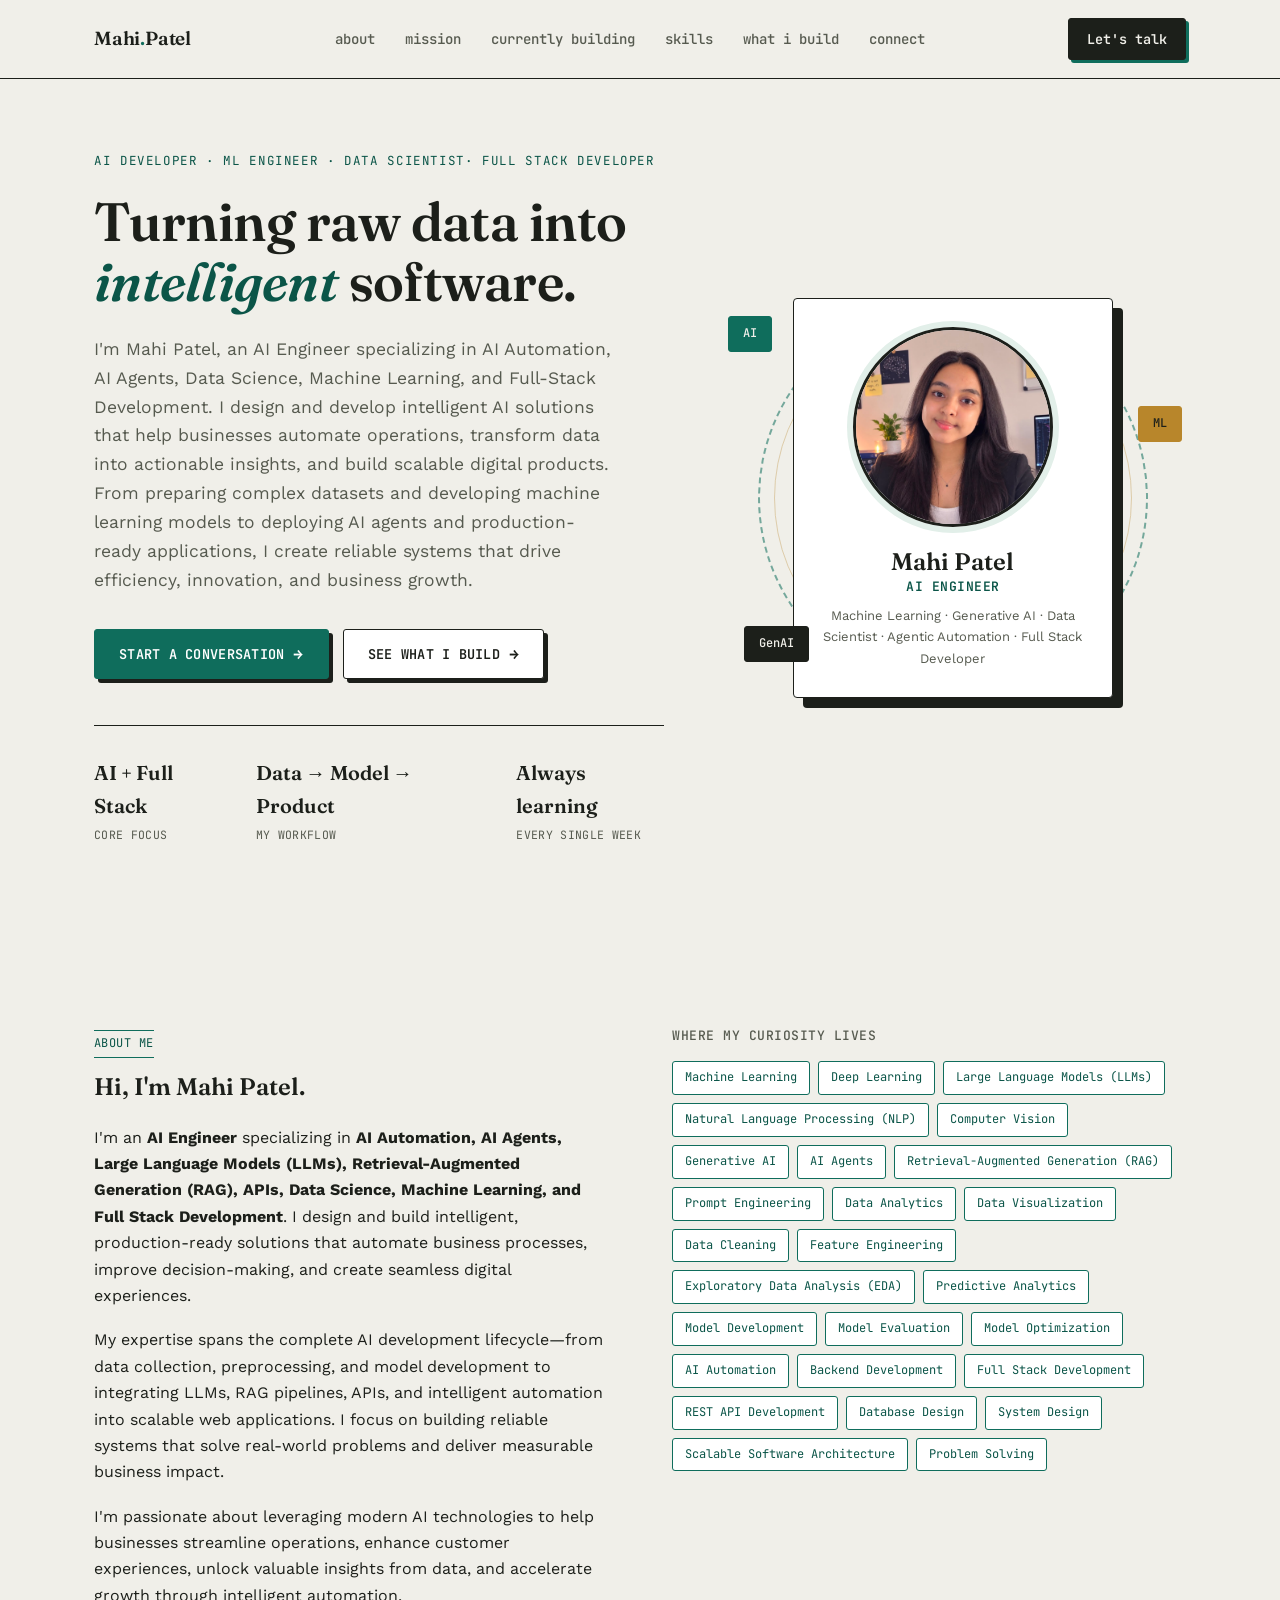
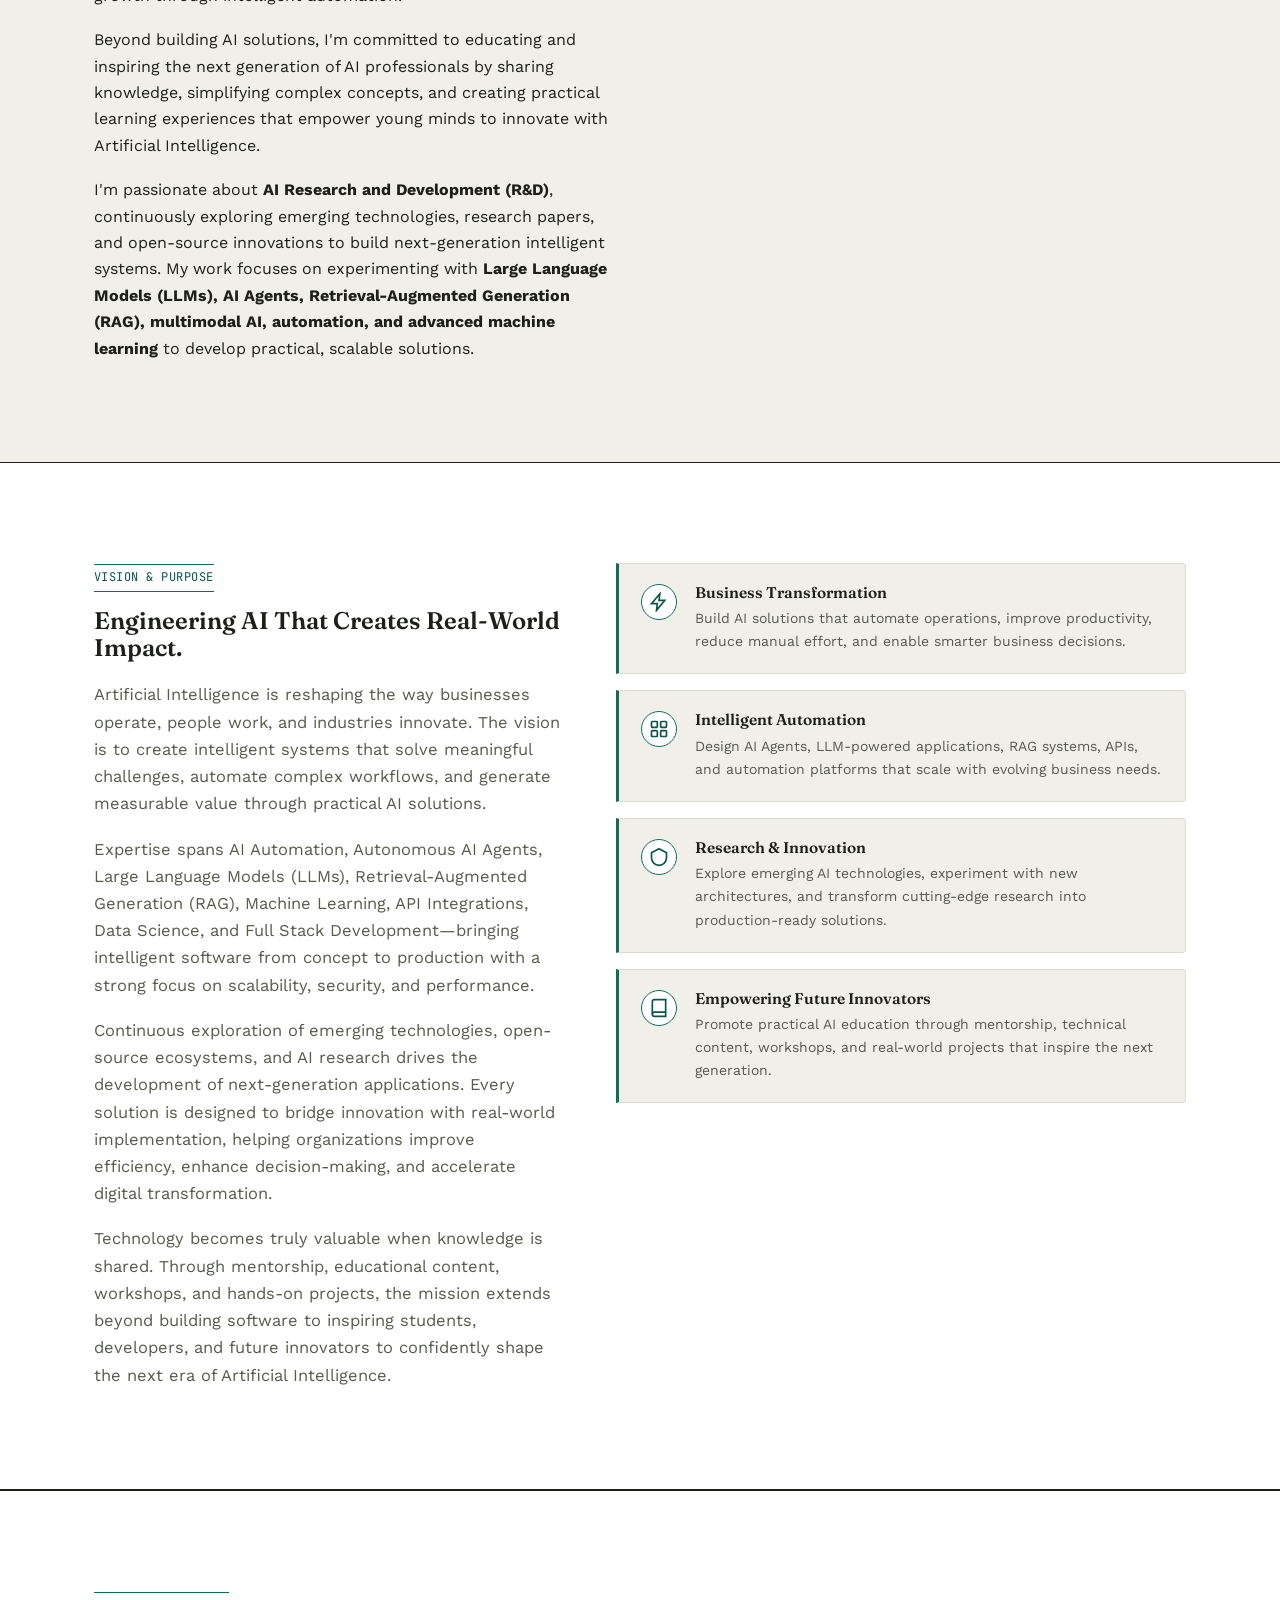
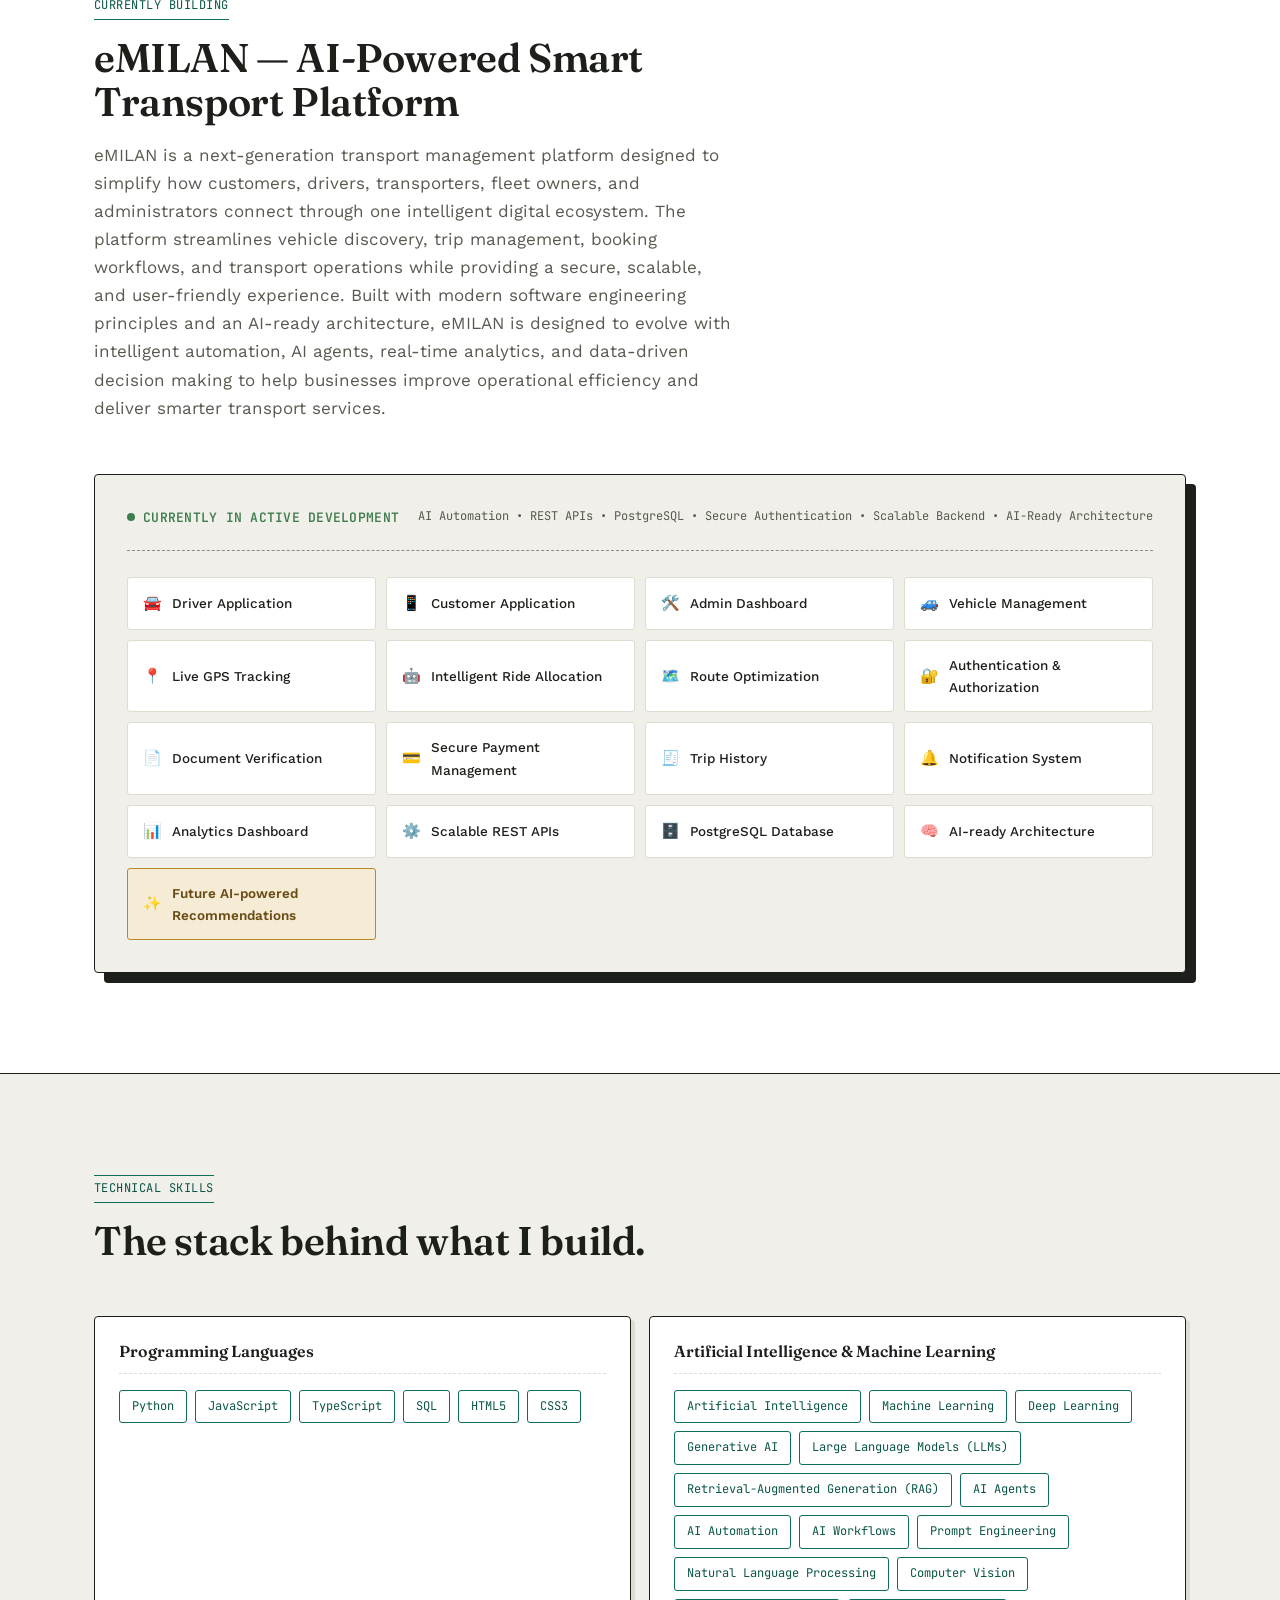
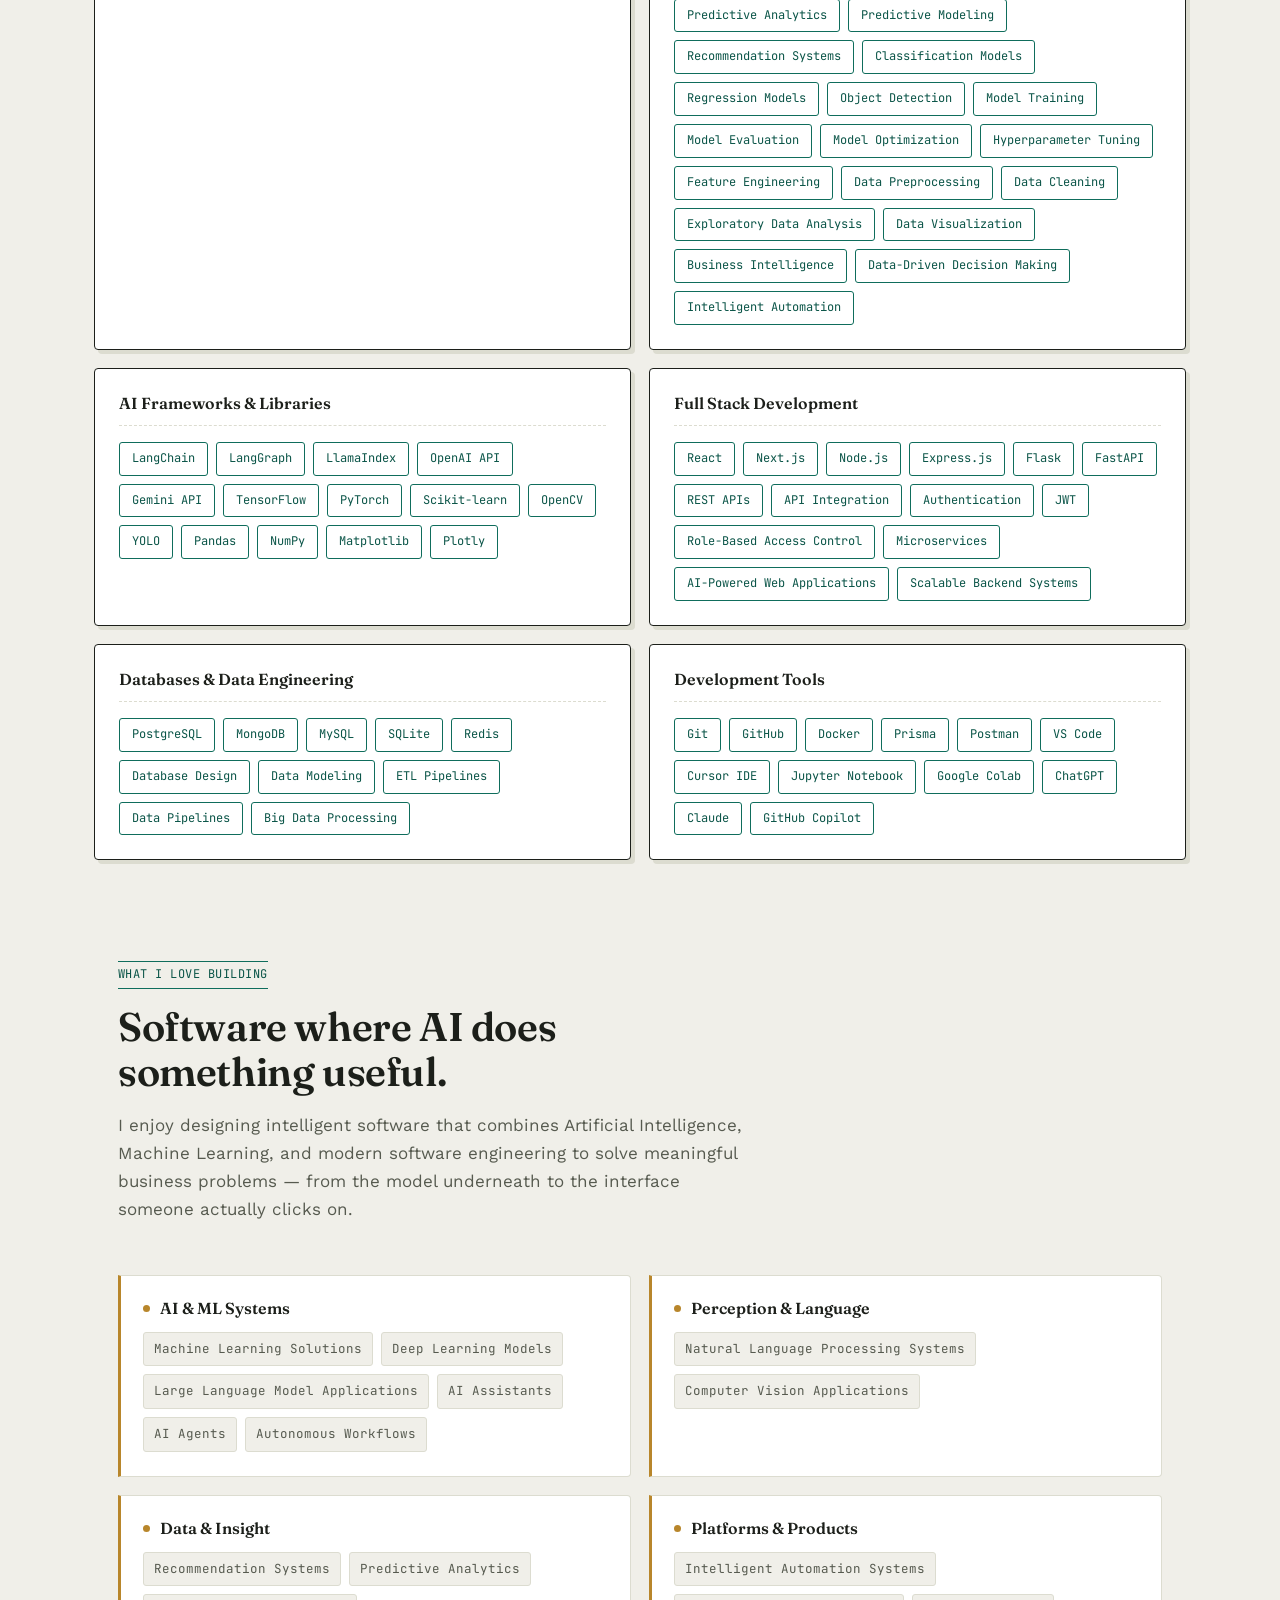
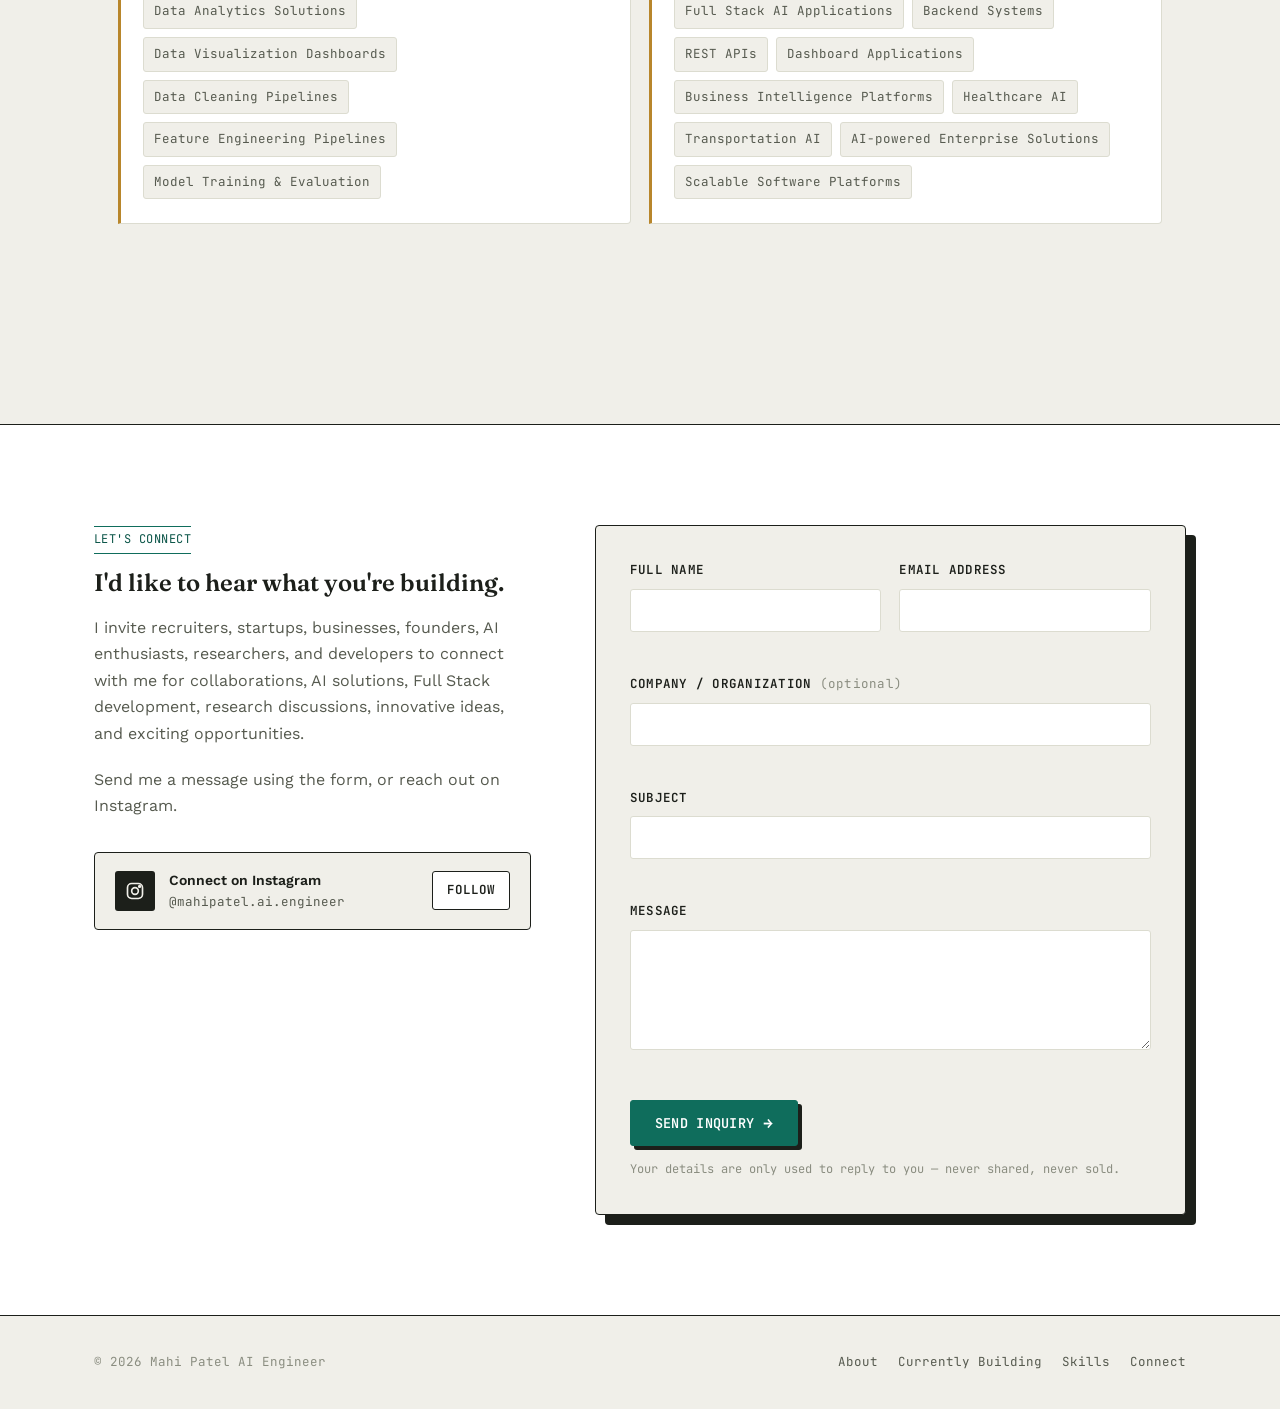
==== commit 8d0f7885: "Redesign UI: new fonts, palette, and card/button styles" ====
--- a/frontend/index.html
+++ b/frontend/index.html
@@ -6,11 +6,11 @@
   <title>Mahi Patel — AI Developer & Full Stack Engineer</title>
   <meta name="description" content="Mahi Patel is an AI Developer, Machine Learning Engineer, and Full Stack Developer building intelligent, real-world software." />
   <link rel="preconnect" href="https://fonts.googleapis.com">
-  <link href="https://fonts.googleapis.com/css2?family=Sora:wght@500;600;700;800&family=Inter:wght@400;500;600;700&family=IBM+Plex+Mono:wght@400;500&display=swap" rel="stylesheet">
+  <link href="https://fonts.googleapis.com/css2?family=Fraunces:opsz,wght@9..144,500;9..144,600;9..144,700&family=Work+Sans:wght@400;500;600;700&family=JetBrains+Mono:wght@400;500;600&display=swap" rel="stylesheet">
   <link rel="stylesheet" href="css/style.css">
 </head>
 <body>
-
+ 
   <header class="site-header">
     <nav class="nav">
       <a href="#top" class="logo">Mahi<span>.</span>Patel</a>
@@ -25,45 +25,45 @@
       <a href="#connect" class="nav-cta">Let's talk</a>
     </nav>
   </header>
-
+ 
   <main id="top">
-
+ 
     <!-- ===================== HERO ===================== -->
     <section class="hero">
       <div class="container hero-grid">
-
+ 
         <!-- LEFT CONTENT -->
         <div class="hero-content reveal">
-
+ 
           <span class="hero-kicker">
             AI Developer · ML Engineer · Data Scientist· Full Stack Developer
           </span>
-
+ 
           <h1>
             Turning raw data into
             <em>intelligent</em> software.
           </h1>
-
+ 
           <p class="lead">
             I'm Mahi Patel, an AI Engineer specializing in AI Automation, AI Agents, Data Science, Machine Learning, and Full-Stack Development.
-
+ 
             I design and develop intelligent AI solutions that help businesses automate operations, transform data into actionable insights, and build scalable digital products. From preparing complex datasets and developing machine learning models to deploying AI agents and production-ready applications, I create reliable systems that drive efficiency, innovation, and business growth.
           </p>
-
+ 
           <div class="hero-actions">
-
+ 
             <a href="#connect" class="btn btn-primary">
               Start a conversation
             </a>
-
+ 
             <a href="#building" class="btn btn-outline">
               See what I build
             </a>
-
-          </div>
-
+ 
+          </div>
+ 
           <div class="hero-stats">
-
+ 
             <div class="hero-stat">
               <div class="num">
                 AI + Full Stack
@@ -72,7 +72,7 @@
                 Core focus
               </div>
             </div>
-
+ 
             <div class="hero-stat">
               <div class="num">
                 Data → Model → Product
@@ -81,7 +81,7 @@
                 My workflow
               </div>
             </div>
-
+ 
             <div class="hero-stat">
               <div class="num">
                 Always learning
@@ -90,66 +90,66 @@
                 Every single week
               </div>
             </div>
-
-          </div>
-
-        </div>
-
+ 
+          </div>
+ 
+        </div>
+ 
         <!-- RIGHT PROFILE IMAGE SECTION -->
         <div class="hero-profile reveal">
-
+ 
           <div class="profile-orbit"></div>
-
+ 
           <div class="profile-card">
-
+ 
             <!-- YOUR IMAGE -->
             <img
               src="image/mahi-profile.jpeg"
               alt="Mahi Patel AI Engineer"
               class="profile-image"
             />
-
+ 
             <div class="profile-details">
-
+ 
               <h2>
                 Mahi Patel
               </h2>
-
+ 
               <h3>
                 AI Engineer
               </h3>
-
+ 
               <p>
                 Machine Learning · Generative AI · Data Scientist · Agentic Automation · Full Stack Developer
               </p>
-
-            </div>
-
-          </div>
-
+ 
+            </div>
+ 
+          </div>
+ 
           <!-- Floating AI Tags -->
-
+ 
           <div class="floating-tag tag-ai">
             AI
           </div>
-
+ 
           <div class="floating-tag tag-ml">
             ML
           </div>
-
+ 
           <div class="floating-tag tag-gen">
             GenAI
           </div>
-
+ 
           <div class="floating-tag tag-datascientis">
             Data Scientist
           </div>
-
-        </div>
-
+ 
+        </div>
+ 
       </div>
     </section>
-
+ 
     <!-- ===================== ABOUT ===================== -->
     <section id="about">
       <div class="container about-grid">
@@ -157,11 +157,11 @@
           <span class="eyebrow">About Me</span>
           <h2 style="margin-bottom:24px;">Hi, I'm Mahi Patel.</h2>
           <p>I'm an <strong>AI Engineer</strong> specializing in <strong>AI Automation, AI Agents, Large Language Models (LLMs), Retrieval-Augmented Generation (RAG), APIs, Data Science, Machine Learning, and Full Stack Development</strong>. I design and build intelligent, production-ready solutions that automate business processes, improve decision-making, and create seamless digital experiences.</p>
-
+ 
           <p>My expertise spans the complete AI development lifecycle—from data collection, preprocessing, and model development to integrating LLMs, RAG pipelines, APIs, and intelligent automation into scalable web applications. I focus on building reliable systems that solve real-world problems and deliver measurable business impact.</p>
-
+ 
           <p>I'm passionate about leveraging modern AI technologies to help businesses streamline operations, enhance customer experiences, unlock valuable insights from data, and accelerate growth through intelligent automation.</p>
-
+ 
           <p>Beyond building AI solutions, I'm committed to educating and inspiring the next generation of AI professionals by sharing knowledge, simplifying complex concepts, and creating practical learning experiences that empower young minds to innovate with Artificial Intelligence.</p>
           <p>I'm passionate about <strong>AI Research and Development (R&D)</strong>, continuously exploring emerging technologies, research papers, and open-source innovations to build next-generation intelligent systems. My work focuses on experimenting with <strong>Large Language Models (LLMs), AI Agents, Retrieval-Augmented Generation (RAG), multimodal AI, automation, and advanced machine learning</strong> to develop practical, scalable solutions. </p>
         </div>
@@ -198,49 +198,49 @@
         </div>
       </div>
     </section>
-
+ 
     <!-- ===================== MISSION ===================== -->
     <section id="mission" class="mission">
       <div class="container mission-grid">
         <div class="mission-copy">
           <span class="eyebrow">Vision & Purpose</span>
-
+ 
           <h2 style="margin-bottom:20px;">
             Engineering AI That Creates Real-World Impact.
           </h2>
-
+ 
           <p>
             Artificial Intelligence is reshaping the way businesses operate, people work, and industries innovate. The vision is to create intelligent systems that solve meaningful challenges, automate complex workflows, and generate measurable value through practical AI solutions.
           </p>
-
+ 
           <p>
             Expertise spans AI Automation, Autonomous AI Agents, Large Language Models (LLMs), Retrieval-Augmented Generation (RAG), Machine Learning, API Integrations, Data Science, and Full Stack Development—bringing intelligent software from concept to production with a strong focus on scalability, security, and performance.
           </p>
-
+ 
           <p>
             Continuous exploration of emerging technologies, open-source ecosystems, and AI research drives the development of next-generation applications. Every solution is designed to bridge innovation with real-world implementation, helping organizations improve efficiency, enhance decision-making, and accelerate digital transformation.
           </p>
-
+ 
           <p>
             Technology becomes truly valuable when knowledge is shared. Through mentorship, educational content, workshops, and hands-on projects, the mission extends beyond building software to inspiring students, developers, and future innovators to confidently shape the next era of Artificial Intelligence.
           </p>
         </div>
-
+ 
         <div class="pillar-list">
-
+ 
           <div class="pillar">
             <div class="pillar-icon">
               <svg width="20" height="20" viewBox="0 0 24 24" fill="none" stroke="currentColor" stroke-width="2">
                 <path d="M13 2 3 14h7l-1 8 10-12h-7l1-8Z"/>
               </svg>
             </div>
-
+ 
             <div>
               <h4>Business Transformation</h4>
               <p>Build AI solutions that automate operations, improve productivity, reduce manual effort, and enable smarter business decisions.</p>
             </div>
           </div>
-
+ 
           <div class="pillar">
             <div class="pillar-icon">
               <svg width="20" height="20" viewBox="0 0 24 24" fill="none" stroke="currentColor" stroke-width="2">
@@ -250,26 +250,26 @@
                 <rect x="3" y="14" width="7" height="7" rx="1"/>
               </svg>
             </div>
-
+ 
             <div>
               <h4>Intelligent Automation</h4>
               <p>Design AI Agents, LLM-powered applications, RAG systems, APIs, and automation platforms that scale with evolving business needs.</p>
             </div>
           </div>
-
+ 
           <div class="pillar">
             <div class="pillar-icon">
               <svg width="20" height="20" viewBox="0 0 24 24" fill="none" stroke="currentColor" stroke-width="2">
                 <path d="M12 2 3 7v6c0 5 4 9 9 9s9-4 9-9V7l-9-5Z"/>
               </svg>
             </div>
-
+ 
             <div>
               <h4>Research & Innovation</h4>
               <p>Explore emerging AI technologies, experiment with new architectures, and transform cutting-edge research into production-ready solutions.</p>
             </div>
           </div>
-
+ 
           <div class="pillar">
             <div class="pillar-icon">
               <svg width="20" height="20" viewBox="0 0 24 24" fill="none" stroke="currentColor" stroke-width="2">
@@ -277,48 +277,48 @@
                 <path d="M6.5 2H20v20H6.5A2.5 2.5 0 0 1 4 19.5v-15A2.5 2.5 0 0 1 6.5 2Z"/>
               </svg>
             </div>
-
+ 
             <div>
               <h4>Empowering Future Innovators</h4>
               <p>Promote practical AI education through mentorship, technical content, workshops, and real-world projects that inspire the next generation.</p>
             </div>
           </div>
-
-        </div>
-
+ 
+        </div>
+ 
       </div>
     </section>
-
+ 
     <!-- ===================== CURRENTLY BUILDING ===================== -->
     <section id="currently-building" class="currently-building">
       <div class="container">
-
+ 
         <div class="section-head">
           <span class="eyebrow">Currently Building</span>
-
+ 
           <h2>eMILAN — AI-Powered Smart Transport Platform</h2>
-
+ 
           <p class="lead">
             eMILAN is a next-generation transport management platform designed to simplify how customers, drivers, transporters, fleet owners, and administrators connect through one intelligent digital ecosystem. The platform streamlines vehicle discovery, trip management, booking workflows, and transport operations while providing a secure, scalable, and user-friendly experience. Built with modern software engineering principles and an AI-ready architecture, eMILAN is designed to evolve with intelligent automation, AI agents, real-time analytics, and data-driven decision making to help businesses improve operational efficiency and deliver smarter transport services.
           </p>
-
-        </div>
-
+ 
+        </div>
+ 
         <div class="current-project-card">
-
+ 
           <div class="cp-head">
-
+ 
             <div class="cp-status">
               <span class="pulse-dot"></span>
               Currently in Active Development
             </div>
-
+ 
             <div class="cp-stack">
               AI Automation • REST APIs • PostgreSQL • Secure Authentication • Scalable Backend • AI-Ready Architecture
             </div>
-
-          </div>
-
+ 
+          </div>
+ 
           <div class="feature-grid">
             <div class="feature-item"><span class="f-icon">🚘</span>Driver Application</div>
             <div class="feature-item"><span class="f-icon">📱</span>Customer Application</div>
@@ -341,7 +341,7 @@
         </div>
       </div>
     </section>
-
+ 
     <!-- ===================== TECHNICAL SKILLS ===================== -->
     <section id="skills" class="skills">
       <div class="container">
@@ -349,13 +349,13 @@
           <span class="eyebrow">Technical Skills</span>
           <h2>The stack behind what I build.</h2>
         </div>
-
+ 
         <div class="skills-grid">
-
+ 
           <div class="skill-card">
             <div class="skill-icon"></div>
             <h3>Programming Languages</h3>
-
+ 
             <div class="tag-cloud">
               <span class="tag">Python</span>
               <span class="tag">JavaScript</span>
@@ -365,11 +365,11 @@
               <span class="tag">CSS3</span>
             </div>
           </div>
-
+ 
           <div class="skill-card">
             <div class="skill-icon"></div>
             <h3>Artificial Intelligence & Machine Learning</h3>
-
+ 
             <div class="tag-cloud">
               <span class="tag">Artificial Intelligence</span>
               <span class="tag">Machine Learning</span>
@@ -403,11 +403,11 @@
               <span class="tag">Intelligent Automation</span>
             </div>
           </div>
-
+ 
           <div class="skill-card">
             <div class="skill-icon"></div>
             <h3>AI Frameworks & Libraries</h3>
-
+ 
             <div class="tag-cloud">
               <span class="tag">LangChain</span>
               <span class="tag">LangGraph</span>
@@ -425,11 +425,11 @@
               <span class="tag">Plotly</span>
             </div>
           </div>
-
+ 
           <div class="skill-card">
             <div class="skill-icon"></div>
             <h3>Full Stack Development</h3>
-
+ 
             <div class="tag-cloud">
               <span class="tag">React</span>
               <span class="tag">Next.js</span>
@@ -447,11 +447,11 @@
               <span class="tag">Scalable Backend Systems</span>
             </div>
           </div>
-
+ 
           <div class="skill-card">
             <div class="skill-icon"></div>
             <h3>Databases & Data Engineering</h3>
-
+ 
             <div class="tag-cloud">
               <span class="tag">PostgreSQL</span>
               <span class="tag">MongoDB</span>
@@ -465,11 +465,11 @@
               <span class="tag">Big Data Processing</span>
             </div>
           </div>
-
+ 
           <div class="skill-card">
             <div class="skill-icon"></div>
             <h3>Development Tools</h3>
-
+ 
             <div class="tag-cloud">
               <span class="tag">Git</span>
               <span class="tag">GitHub</span>
@@ -485,9 +485,9 @@
               <span class="tag">GitHub Copilot</span>
             </div>
           </div>
-
-        </div>
-
+ 
+        </div>
+ 
         <!-- ===================== WHAT I LOVE BUILDING ===================== -->
         <section id="building">
           <div class="container">
@@ -496,7 +496,7 @@
               <h2>Software where AI does something useful.</h2>
               <p class="lead">I enjoy designing intelligent software that combines Artificial Intelligence, Machine Learning, and modern software engineering to solve meaningful business problems — from the model underneath to the interface someone actually clicks on.</p>
             </div>
-
+ 
             <div class="build-categories">
               <div class="build-card">
                 <h3><span class="dot"></span>AI &amp; ML Systems</h3>
@@ -546,10 +546,10 @@
             </div>
           </div>
         </section>
-
+ 
       </div>
     </section>
-
+ 
     <!-- ===================== LET'S CONNECT ===================== -->
     <section id="connect" class="connect">
       <div class="container connect-grid">
@@ -557,9 +557,9 @@
           <span class="eyebrow">Let's Connect</span>
           <h2 style="margin-bottom:18px;">I'd like to hear what you're building.</h2>
           <p>I invite recruiters, startups, businesses, founders, AI enthusiasts, researchers, and developers to connect with me for collaborations, AI solutions, Full Stack development, research discussions, innovative ideas, and exciting opportunities.</p>
-
+ 
           <p>Send me a message using the form, or reach out on Instagram.</p>
-
+ 
           <div class="instagram-card">
             <div class="ig-left">
               <div class="ig-icon">
@@ -573,7 +573,7 @@
             <a class="ig-follow" href="https://instagram.com/mahipatel.ai.engineer" target="_blank" rel="noopener">Follow</a>
           </div>
         </div>
-
+ 
         <div class="form-card">
           <form id="inquiry-form" novalidate>
             <div class="form-row">
@@ -588,31 +588,31 @@
                 <div class="field-error" data-error-for="email"></div>
               </div>
             </div>
-
+ 
             <div class="field">
               <label for="company">Company / Organization <span class="optional">(optional)</span></label>
               <input type="text" id="company" name="company" autocomplete="organization" maxlength="150" />
               <div class="field-error" data-error-for="company"></div>
             </div>
-
+ 
             <div class="field">
               <label for="subject">Subject</label>
               <input type="text" id="subject" name="subject" required maxlength="150" />
               <div class="field-error" data-error-for="subject"></div>
             </div>
-
+ 
             <div class="field">
               <label for="message">Message</label>
               <textarea id="message" name="message" required maxlength="3000"></textarea>
               <div class="field-error" data-error-for="message"></div>
             </div>
-
+ 
             <!-- Honeypot: real visitors never see or fill this -->
             <div class="field hp-field" aria-hidden="true">
               <label for="website">Website</label>
               <input type="text" id="website" name="website" tabindex="-1" autocomplete="off" />
             </div>
-
+ 
             <div class="form-actions">
               <button type="submit" class="btn btn-primary" id="submit-btn">
                 <span class="spinner"></span>
@@ -624,9 +624,9 @@
         </div>
       </div>
     </section>
-
+ 
   </main>
-
+ 
   <footer class="site-footer">
     <div class="container footer-row">
       <p>© <span id="year"></span> Mahi Patel AI Engineer</p>
@@ -638,10 +638,11 @@
       </div>
     </div>
   </footer>
-
+ 
   <div class="toast-stack" id="toast-stack" aria-live="polite"></div>
-
+ 
   <script>window.PORTFOLIO_API_BASE_URL = "https://portfolio-backend-dgkd.onrender.com/api";</script>
   <script src="js/main.js"></script>
 </body>
 </html>
+ 
--- a/frontend/css/style.css
+++ b/frontend/css/style.css
@@ -1,44 +1,50 @@
-/* ==========================================================================
-   Design tokens
-   Palette: Paper #F7F8FA · Surface #FFFFFF · Ink #12181F · Slate #5B6472
-            Signal (primary accent) #3B4CF0 · Ember (secondary accent) #F2A93B
-   Type: Display "Sora" · Body "Inter" · Utility/labels "IBM Plex Mono"
+
+/* ==========================================================================
+   Design tokens — "Field Notes" system
+   Palette: Stone #F0EFE9 · Surface #FFFFFF · Ink #1C1F1A · Moss #5B5F56
+            Pine (primary accent) #0F6D5C · Brass (secondary accent) #B8862B
+   Type: Display "Fraunces" (serif, restrained) · Body "Work Sans" · Labels "JetBrains Mono"
+   Signature: hard-edge offset shadows (index-card / lab-notebook feel) instead of soft blur
    ========================================================================== */
 :root {
-  --paper: #f7f8fa;
+  --paper: #f0efe9;
   --surface: #ffffff;
-  --surface-2: #eef0f5;
-  --ink: #12181f;
-  --slate: #5b6472;
-  --slate-light: #8991a0;
-  --line: #e3e6ec;
-  --signal: #3b4cf0;
-  --signal-dark: #2c3ad0;
-  --signal-tint: #eef0fe;
-  --ember: #f2a93b;
-  --success: #1f9d63;
-  --error: #d64545;
-
-  --font-display: "Sora", "Segoe UI", sans-serif;
-  --font-body: "Inter", "Segoe UI", sans-serif;
-  --font-mono: "IBM Plex Mono", "Courier New", monospace;
-
-  --radius: 14px;
-  --radius-sm: 8px;
-  --shadow: 0 1px 2px rgba(18, 24, 31, 0.04), 0 8px 24px rgba(18, 24, 31, 0.06);
-  --shadow-lg: 0 4px 8px rgba(18, 24, 31, 0.05), 0 20px 48px rgba(18, 24, 31, 0.1);
+  --surface-2: #e7e5da;
+  --ink: #1c1f1a;
+  --slate: #565a4f;
+  --slate-light: #8a8d80;
+  --line: #dcdcd0;
+  --line-strong: #1c1f1a;
+  --signal: #0f6d5c;
+  --signal-dark: #0b5548;
+  --signal-tint: #e2efe9;
+  --ember: #b8862b;
+  --ember-tint: #f6ecd6;
+  --success: #3f7d4e;
+  --error: #a8402f;
+ 
+  --font-display: "Fraunces", "Iowan Old Style", Georgia, serif;
+  --font-body: "Work Sans", "Segoe UI", sans-serif;
+  --font-mono: "JetBrains Mono", "IBM Plex Mono", "Courier New", monospace;
+ 
+  --radius: 4px;
+  --radius-sm: 3px;
+  --offset: 6px;
+  --shadow: var(--offset) var(--offset) 0 0 var(--line);
+  --shadow-ink: var(--offset) var(--offset) 0 0 var(--ink);
+  --shadow-lg: 10px 10px 0 0 var(--ink);
   --max-width: 1140px;
 }
-
+ 
 * { box-sizing: border-box; }
-
+ 
 html { scroll-behavior: smooth; }
-
+ 
 @media (prefers-reduced-motion: reduce) {
   html { scroll-behavior: auto; }
   * { animation-duration: 0.001ms !important; animation-iteration-count: 1 !important; transition-duration: 0.001ms !important; }
 }
-
+ 
 body {
   margin: 0;
   background: var(--paper);
@@ -48,58 +54,55 @@
   line-height: 1.65;
   -webkit-font-smoothing: antialiased;
 }
-
+ 
 h1, h2, h3, h4 {
   font-family: var(--font-display);
+  font-weight: 600;
   color: var(--ink);
-  line-height: 1.15;
+  line-height: 1.12;
   margin: 0;
 }
-
+ 
 p { margin: 0; }
-
+ 
 a { color: var(--signal); text-decoration: none; }
-
+ 
 img { max-width: 100%; display: block; }
-
+ 
 .container {
   max-width: var(--max-width);
   margin: 0 auto;
   padding: 0 24px;
 }
-
+ 
+/* Eyebrows read like archive labels: [ SECTION.NO ] */
 .eyebrow {
   font-family: var(--font-mono);
-  font-size: 12.5px;
-  letter-spacing: 0.08em;
+  font-size: 12px;
+  letter-spacing: 0.04em;
   text-transform: uppercase;
-  color: var(--signal);
+  color: var(--signal-dark);
   display: inline-flex;
   align-items: center;
   gap: 8px;
-  margin-bottom: 14px;
-}
-
-.eyebrow::before {
-  content: "";
-  width: 18px;
-  height: 1.5px;
-  background: var(--signal);
-  display: inline-block;
-}
-
-section { padding: 96px 0; }
-
-.section-head { max-width: 640px; margin-bottom: 48px; }
-.section-head h2 { font-size: clamp(28px, 4vw, 38px); margin-bottom: 14px; }
+  margin-bottom: 16px;
+  padding: 3px 0;
+  border-top: 1px solid var(--signal);
+  border-bottom: 1px solid var(--signal);
+}
+ 
+section { padding: 100px 0; }
+ 
+.section-head { max-width: 640px; margin-bottom: 52px; }
+.section-head h2 { font-size: clamp(28px, 4vw, 40px); margin-bottom: 16px; letter-spacing: -0.01em; }
 .section-head p.lead { color: var(--slate); font-size: 17px; }
-
+ 
 :focus-visible {
   outline: 2.5px solid var(--signal);
   outline-offset: 3px;
-  border-radius: 4px;
-}
-
+  border-radius: 2px;
+}
+ 
 /* ==========================================================================
    Navigation
    ========================================================================== */
@@ -107,11 +110,11 @@
   position: sticky;
   top: 0;
   z-index: 100;
-  background: rgba(247, 248, 250, 0.85);
-  backdrop-filter: blur(10px);
-  border-bottom: 1px solid var(--line);
-}
-
+  background: rgba(240, 239, 233, 0.9);
+  backdrop-filter: blur(8px);
+  border-bottom: 1.5px solid var(--ink);
+}
+ 
 .nav {
   display: flex;
   align-items: center;
@@ -120,140 +123,162 @@
   max-width: var(--max-width);
   margin: 0 auto;
 }
-
+ 
 .logo {
   font-family: var(--font-display);
-  font-weight: 700;
-  font-size: 18px;
+  font-weight: 600;
+  font-size: 19px;
   color: var(--ink);
   letter-spacing: -0.01em;
 }
-
+ 
 .logo span { color: var(--signal); }
-
+ 
 .nav-links {
   display: flex;
-  gap: 32px;
+  gap: 30px;
   list-style: none;
   margin: 0;
   padding: 0;
 }
-
+ 
 .nav-links a {
   color: var(--slate);
-  font-size: 14.5px;
+  font-size: 14px;
   font-weight: 500;
+  font-family: var(--font-mono);
+  text-transform: lowercase;
   transition: color 0.15s ease;
 }
-
-.nav-links a:hover { color: var(--ink); }
-
+ 
+.nav-links a:hover { color: var(--signal-dark); }
+ 
 .nav-cta {
   background: var(--ink);
-  color: #fff;
-  padding: 10px 20px;
-  border-radius: 999px;
-  font-size: 14px;
+  color: var(--paper);
+  padding: 9px 18px;
+  border-radius: var(--radius-sm);
+  font-size: 13.5px;
   font-weight: 600;
-  transition: background 0.15s ease, transform 0.15s ease;
-}
-
-.nav-cta:hover { background: var(--signal); transform: translateY(-1px); }
-
+  font-family: var(--font-mono);
+  border: 1.5px solid var(--ink);
+  box-shadow: 3px 3px 0 0 var(--signal);
+  transition: transform 0.15s ease, box-shadow 0.15s ease, background 0.15s ease;
+}
+ 
+.nav-cta:hover {
+  background: var(--signal-dark);
+  border-color: var(--signal-dark);
+  transform: translate(-2px, -2px);
+  box-shadow: 5px 5px 0 0 var(--ink);
+}
+ 
 .nav-toggle { display: none; }
-
+ 
 /* ==========================================================================
    Hero
    ========================================================================== */
 .hero {
-  padding: 88px 0 80px;
+  padding: 72px 0 84px;
   position: relative;
   overflow: hidden;
 }
-
+ 
 .hero-grid {
   display: grid;
   grid-template-columns: 1.1fr 0.9fr;
   gap: 56px;
   align-items: center;
 }
-
+ 
 .hero-kicker {
   font-family: var(--font-mono);
-  font-size: 13px;
-  color: var(--signal);
+  font-size: 12.5px;
+  color: var(--signal-dark);
   text-transform: uppercase;
-  letter-spacing: 0.08em;
-  margin-bottom: 18px;
+  letter-spacing: 0.05em;
+  margin-bottom: 20px;
   display: block;
 }
-
+ 
 .hero h1 {
-  font-size: clamp(36px, 5.2vw, 58px);
-  letter-spacing: -0.02em;
-  margin-bottom: 20px;
-}
-
+  font-size: clamp(34px, 5vw, 54px);
+  letter-spacing: -0.01em;
+  margin-bottom: 22px;
+}
+ 
 .hero h1 em {
-  font-style: normal;
-  color: var(--signal);
-}
-
+  font-style: italic;
+  color: var(--signal-dark);
+}
+ 
 .hero .lead {
-  font-size: 18px;
+  font-size: 17.5px;
   color: var(--slate);
   max-width: 520px;
-  margin-bottom: 32px;
-}
-
+  margin-bottom: 34px;
+  font-family: var(--font-body);
+}
+ 
 .hero-actions { display: flex; gap: 14px; flex-wrap: wrap; }
-
+ 
 .btn {
   display: inline-flex;
   align-items: center;
-  gap: 8px;
-  padding: 13px 26px;
-  border-radius: 999px;
+  gap: 9px;
+  padding: 13px 24px;
+  border-radius: var(--radius-sm);
   font-weight: 600;
-  font-size: 14.5px;
+  font-size: 13.5px;
+  font-family: var(--font-mono);
+  text-transform: uppercase;
+  letter-spacing: 0.02em;
   cursor: pointer;
-  border: 1px solid transparent;
+  border: 1.5px solid var(--ink);
   transition: transform 0.15s ease, box-shadow 0.15s ease, background 0.15s ease;
-  font-family: var(--font-body);
-}
-
-.btn-primary { background: var(--signal); color: #fff; }
-.btn-primary:hover { background: var(--signal-dark); transform: translateY(-1px); box-shadow: var(--shadow); }
-
-.btn-outline { background: transparent; color: var(--ink); border-color: var(--line); }
-.btn-outline:hover { border-color: var(--ink); }
-
+}
+ 
+.btn::after { content: "→"; font-family: var(--font-body); transition: transform 0.15s ease; }
+.btn:hover::after { transform: translateX(3px); }
+ 
+.btn-primary {
+  background: var(--signal);
+  color: #fff;
+  border-color: var(--signal);
+  box-shadow: 4px 4px 0 0 var(--ink);
+}
+.btn-primary:hover { background: var(--signal-dark); border-color: var(--signal-dark); transform: translate(-2px, -2px); box-shadow: 6px 6px 0 0 var(--ink); }
+ 
+.btn-outline { background: var(--surface); color: var(--ink); border-color: var(--ink); box-shadow: 4px 4px 0 0 var(--line-strong); }
+.btn-outline:hover { transform: translate(-2px, -2px); box-shadow: 6px 6px 0 0 var(--signal); background: var(--paper); }
+ 
 .hero-visual {
   position: relative;
   background: var(--surface);
-  border: 1px solid var(--line);
-  border-radius: 24px;
+  border: 1.5px solid var(--ink);
+  border-radius: var(--radius);
   aspect-ratio: 1 / 1;
   box-shadow: var(--shadow-lg);
   overflow: hidden;
 }
-
+ 
 .hero-visual svg { width: 100%; height: 100%; }
-
+ 
 .hero-stats {
   display: flex;
   gap: 32px;
-  margin-top: 44px;
-  padding-top: 32px;
-  border-top: 1px solid var(--line);
-}
-
-.hero-stat .num { font-family: var(--font-display); font-size: 22px; font-weight: 700; color: var(--ink); }
-.hero-stat .label { font-size: 13px; color: var(--slate); margin-top: 2px; }
+  margin-top: 46px;
+  padding-top: 30px;
+  border-top: 1.5px solid var(--ink);
+}
+ 
+.hero-stat .num { font-family: var(--font-display); font-size: 20px; font-weight: 600; color: var(--ink); }
+.hero-stat .label { font-family: var(--font-mono); font-size: 11.5px; text-transform: uppercase; letter-spacing: 0.03em; color: var(--slate); margin-top: 4px; }
+ 
 /* ======================================================================
-   Premium AI Profile Hero Animation
+   Profile panel (right of hero)
    ====================================================================== */
-
+ 
 .hero-profile {
   position: relative;
   display: flex;
@@ -261,383 +286,110 @@
   align-items: center;
   min-height: 520px;
 }
-
-
-/* Animated glowing circle behind image */
-
+ 
+/* Rotating ring becomes a rotating dashed compass ring — quieter, on-brand */
 .profile-orbit {
   position: absolute;
   width: 390px;
   height: 390px;
   border-radius: 50%;
-  background: conic-gradient(
-    from 0deg,
-    var(--signal),
-    var(--ember),
-    var(--signal)
-  );
-
-  animation: rotateOrbit 8s linear infinite;
-
-  filter: blur(1px);
-  opacity: 0.8;
-}
-
-
+  border: 2px dashed var(--signal);
+  animation: rotateOrbit 22s linear infinite;
+  opacity: 0.55;
+}
+ 
 .profile-orbit::before {
-
   content: "";
-
   position: absolute;
-  inset: 6px;
-
-  background: var(--paper);
-
-  border-radius: inherit;
-
-}
-
-
-
+  inset: 14px;
+  border-radius: 50%;
+  border: 1px solid var(--ember);
+  opacity: 0.6;
+}
+ 
 @keyframes rotateOrbit {
-
-  from {
-    transform: rotate(0deg);
-  }
-
-  to {
-    transform: rotate(360deg);
-  }
-
-}
-
-
-
-
-/* Main profile card */
-
+  from { transform: rotate(0deg); }
+  to { transform: rotate(360deg); }
+}
+ 
+/* Main profile card: index-card treatment, no blur/glass */
 .profile-card {
-
   position: relative;
-
-  width: 340px;
-
-  padding: 22px;
-
-  background: rgba(255,255,255,0.85);
-
-  backdrop-filter: blur(15px);
-
-  border-radius: 30px;
-
-  border: 1px solid var(--line);
-
-  box-shadow:
-    0 20px 60px rgba(18,24,31,0.15);
-
-
+  width: 320px;
+  padding: 28px 24px;
+  background: var(--surface);
+  border-radius: var(--radius);
+  border: 1.5px solid var(--ink);
+  box-shadow: var(--shadow-lg);
   text-align: center;
-
   z-index: 2;
-
-  animation: floatingProfile 5s ease-in-out infinite;
-
-}
-
-
-
-
-@keyframes floatingProfile {
-
-  0%,100% {
-
-    transform: translateY(0);
-
-  }
-
-
-  50% {
-
-    transform: translateY(-15px);
-
-  }
-
-}
-
-
-
-
-/* Circular Image */
-
+}
+ 
+/* Circular image, squared card frame instead of glossy ring */
 .profile-image {
-
-  width: 220px;
-
-  height: 220px;
-
+  width: 200px;
+  height: 200px;
   object-fit: cover;
-
   border-radius: 50%;
-
-
   margin: auto;
-
-
-  border: 6px solid white;
-
-
-  box-shadow:
-    0 0 0 5px var(--signal-tint),
-    0 15px 35px rgba(59,76,240,0.25);
-
-
-  transition: transform .4s ease;
-
-}
-
-
-
-.profile-image:hover {
-
-  transform: scale(1.05);
-
-}
-
-
-
-
-/* Name and title */
-
-.profile-details {
-
-  margin-top: 22px;
-
-}
-
-
-
-.profile-details h2 {
-
-  font-size: 26px;
-
-  margin-bottom: 5px;
-
-}
-
-
-
+  border: 3px solid var(--ink);
+  box-shadow: 0 0 0 6px var(--signal-tint);
+  transition: transform 0.35s ease;
+}
+ 
+.profile-image:hover { transform: scale(1.03); }
+ 
+.profile-details { margin-top: 22px; }
+ 
+.profile-details h2 { font-size: 24px; margin-bottom: 4px; }
+ 
 .profile-details h3 {
-
-  font-size: 17px;
-
-  color: var(--signal);
-
-  margin-bottom: 8px;
-
-}
-
-
-
-.profile-details p {
-
   font-size: 13px;
-
-  color: var(--slate);
-
-}
-
-
-
-
-
-/* Floating AI badges */
-
+  font-family: var(--font-mono);
+  text-transform: uppercase;
+  letter-spacing: 0.04em;
+  color: var(--signal-dark);
+  margin-bottom: 10px;
+}
+ 
+.profile-details p { font-size: 13px; color: var(--slate); }
+ 
+/* Floating tags become quiet mono chips, flat, no float animation */
 .floating-tag {
-
   position: absolute;
-
   z-index: 3;
-
-
-  padding: 10px 18px;
-
-  border-radius: 999px;
-
-
-  background: white;
-
-  border: 1px solid var(--line);
-
-
-  box-shadow: var(--shadow);
-
-
-  font-family: var(--font-mono);
-
-  font-size: 13px;
-
-  font-weight: 600;
-
-
-  animation: badgeFloat 4s ease-in-out infinite;
-
-}
-
-
-
-
-.tag-ai {
-
-  top: 90px;
-
-  left: 20px;
-
-  color: var(--signal);
-
-}
-
-
-
-.tag-ml {
-
-  right: 20px;
-
-  top: 170px;
-
-  color: var(--ember);
-
-  animation-delay: 1s;
-
-}
-
-
-
-.tag-gen {
-
-  bottom: 100px;
-
-  left: 40px;
-
-  animation-delay: 2s;
-
-}
-
-
-
-
-@keyframes badgeFloat {
-
-
-  0%,100% {
-
-    transform: translateY(0);
-
-  }
-
-
-  50% {
-
-    transform: translateY(-12px);
-
-  }
-
-}
-
-
-
-
-
-/* Reveal Animation */
-
-.reveal {
-
-  opacity: 0;
-
-  transform: translateY(40px);
-
-  animation: revealHero 1s ease forwards;
-
-}
-
-
-
-@keyframes revealHero {
-
-
-  to {
-
-    opacity:1;
-
-    transform:translateY(0);
-
-  }
-
-
-}
-
-
-
-/* Mobile Responsive */
-
-@media(max-width:900px){
-
-
-.hero-profile {
-
-  min-height:420px;
-
-}
-
-
-.profile-orbit {
-
-  width:320px;
-
-  height:320px;
-
-}
-
-
-
-.profile-card {
-
-  width:300px;
-
-}
-
-
-
-.profile-image {
-
-  width:190px;
-
-  height:190px;
-
-}
-
-
-}
-
-
-
-@media(max-width:560px){
-
-
-.hero-profile {
-
- margin-top:40px;
-
-}
-
-
-.floating-tag {
-
- display:none;
-
-}
-
-
-}
+  padding: 7px 14px;
+  border-radius: var(--radius-sm);
+  background: var(--ink);
+  color: var(--paper);
+  border: 1px solid var(--ink);
+  font-family: var(--font-mono);
+  font-size: 12px;
+  font-weight: 500;
+}
+ 
+.tag-ai { top: 78px; left: 8px; background: var(--signal); border-color: var(--signal); }
+.tag-ml { right: 4px; top: 168px; background: var(--ember); border-color: var(--ember); color: var(--ink); }
+.tag-gen { bottom: 96px; left: 24px; }
+.tag-datascientis { display: none; }
+ 
+/* Reveal on load — single, restrained */
+.reveal { opacity: 0; transform: translateY(24px); animation: revealHero 0.7s ease forwards; }
+ 
+@keyframes revealHero { to { opacity: 1; transform: translateY(0); } }
+ 
+@media (max-width: 900px) {
+  .hero-profile { min-height: 420px; }
+  .profile-orbit { width: 320px; height: 320px; }
+  .profile-card { width: 290px; }
+  .profile-image { width: 175px; height: 175px; }
+}
+ 
+@media (max-width: 560px) {
+  .hero-profile { margin-top: 40px; }
+  .floating-tag { display: none; }
+}
+ 
 /* ==========================================================================
    About
    ========================================================================== */
@@ -647,91 +399,96 @@
   gap: 64px;
   align-items: start;
 }
-
-.about-copy p { margin-bottom: 18px; color: var(--ink); font-size: 16.5px; }
+ 
+.about-copy p { margin-bottom: 18px; color: var(--ink); font-size: 16px; }
 .about-copy p:last-child { margin-bottom: 0; }
-
+ 
 .tag-cloud {
   display: flex;
   flex-wrap: wrap;
-  gap: 9px;
-}
-
+  gap: 8px;
+}
+ 
+/* Tags: bracket chips instead of soft pills */
 .tag {
   font-family: var(--font-mono);
-  font-size: 12.5px;
-  padding: 7px 13px;
-  border-radius: 999px;
-  background: var(--signal-tint);
+  font-size: 12px;
+  padding: 6px 12px;
+  border-radius: var(--radius-sm);
+  background: var(--surface);
   color: var(--signal-dark);
-  border: 1px solid transparent;
+  border: 1px solid var(--signal);
   white-space: nowrap;
 }
-
+ 
 .about-side h3 {
-  font-size: 14px;
+  font-size: 13px;
   font-family: var(--font-mono);
   text-transform: uppercase;
-  letter-spacing: 0.06em;
+  letter-spacing: 0.04em;
   color: var(--slate);
-  margin-bottom: 16px;
-}
-
+  margin-bottom: 18px;
+  font-weight: 500;
+}
+ 
 /* ==========================================================================
    Mission
    ========================================================================== */
-.mission { background: var(--surface); border-top: 1px solid var(--line); border-bottom: 1px solid var(--line); }
-
+.mission { background: var(--surface); border-top: 1.5px solid var(--ink); border-bottom: 1.5px solid var(--ink); }
+ 
 .mission-grid {
   display: grid;
   grid-template-columns: 0.9fr 1.1fr;
   gap: 56px;
   align-items: start;
 }
-
-.mission-copy p { color: var(--slate); font-size: 17px; margin-bottom: 18px; }
+ 
+.mission-copy p { color: var(--slate); font-size: 16.5px; margin-bottom: 18px; }
 .mission-copy p:last-child { margin-bottom: 0; }
 .mission-copy strong { color: var(--ink); }
-
-.pillar-list { display: flex; flex-direction: column; gap: 20px; }
-
+ 
+.pillar-list { display: flex; flex-direction: column; gap: 16px; }
+ 
+/* Pillars: left accent rail instead of icon-in-rounded-square */
 .pillar {
   display: flex;
   gap: 18px;
-  padding: 22px;
+  padding: 20px 22px;
   background: var(--paper);
   border: 1px solid var(--line);
-  border-radius: var(--radius);
-}
-
+  border-left: 3px solid var(--signal);
+  border-radius: 0 var(--radius) var(--radius) 0;
+}
+ 
 .pillar-icon {
   flex-shrink: 0;
-  width: 40px;
-  height: 40px;
-  border-radius: 10px;
-  background: var(--signal-tint);
+  width: 36px;
+  height: 36px;
+  border-radius: 50%;
+  background: var(--surface);
+  border: 1px solid var(--signal);
   display: flex;
   align-items: center;
   justify-content: center;
-  color: var(--signal);
-}
-
-.pillar h4 { font-size: 16px; margin-bottom: 6px; }
-.pillar p { font-size: 14.5px; color: var(--slate); }
-
+  color: var(--signal-dark);
+}
+ 
+.pillar h4 { font-size: 15.5px; margin-bottom: 6px; font-family: var(--font-display); font-weight: 600; }
+.pillar p { font-size: 14px; color: var(--slate); }
+ 
 /* ==========================================================================
    Currently Building
    ========================================================================== */
-.currently-building { background: var(--surface); border-top: 1px solid var(--line); border-bottom: 1px solid var(--line); }
-
+.currently-building { background: var(--surface); border-top: 1.5px solid var(--ink); border-bottom: 1.5px solid var(--ink); }
+ 
 .current-project-card {
   background: var(--paper);
-  border: 1px solid var(--line);
-  border-radius: 20px;
+  border: 1.5px solid var(--ink);
+  border-radius: var(--radius);
   padding: 32px;
-  box-shadow: var(--shadow);
-}
-
+  box-shadow: var(--shadow-lg);
+}
+ 
 .cp-head {
   display: flex;
   justify-content: space-between;
@@ -740,316 +497,323 @@
   gap: 12px;
   margin-bottom: 26px;
   padding-bottom: 22px;
-  border-bottom: 1px solid var(--line);
-}
-
+  border-bottom: 1px dashed var(--slate-light);
+}
+ 
 .cp-status {
   display: flex;
   align-items: center;
   gap: 8px;
-  font-size: 13.5px;
+  font-size: 13px;
   font-weight: 600;
+  font-family: var(--font-mono);
   color: var(--success);
-}
-
+  text-transform: uppercase;
+  letter-spacing: 0.02em;
+}
+ 
 .pulse-dot {
   width: 8px;
   height: 8px;
   border-radius: 50%;
   background: var(--success);
-  box-shadow: 0 0 0 0 rgba(31, 157, 99, 0.5);
+  box-shadow: 0 0 0 0 rgba(63, 125, 78, 0.5);
   animation: pulse 1.8s infinite;
 }
-
+ 
 @keyframes pulse {
-  0% { box-shadow: 0 0 0 0 rgba(31, 157, 99, 0.45); }
-  70% { box-shadow: 0 0 0 8px rgba(31, 157, 99, 0); }
-  100% { box-shadow: 0 0 0 0 rgba(31, 157, 99, 0); }
-}
-
-.cp-stack { font-family: var(--font-mono); font-size: 12.5px; color: var(--slate); }
-
+  0% { box-shadow: 0 0 0 0 rgba(63, 125, 78, 0.45); }
+  70% { box-shadow: 0 0 0 8px rgba(63, 125, 78, 0); }
+  100% { box-shadow: 0 0 0 0 rgba(63, 125, 78, 0); }
+}
+ 
+.cp-stack { font-family: var(--font-mono); font-size: 12px; color: var(--slate); }
+ 
 .feature-grid {
   display: grid;
   grid-template-columns: repeat(4, 1fr);
-  gap: 12px;
-}
-
+  gap: 10px;
+}
+ 
 .feature-item {
   display: flex;
   align-items: center;
   gap: 10px;
-  padding: 14px 16px;
+  padding: 13px 15px;
   background: var(--surface);
   border: 1px solid var(--line);
   border-radius: var(--radius-sm);
-  font-size: 14px;
+  font-size: 13.5px;
   font-weight: 500;
   color: var(--ink);
-  transition: border-color 0.15s ease, transform 0.15s ease;
-}
-
-.feature-item:hover { border-color: var(--signal); transform: translateY(-2px); }
-
-.feature-item .f-icon { font-size: 16px; }
-
+  transition: border-color 0.15s ease, box-shadow 0.15s ease, transform 0.15s ease;
+}
+ 
+.feature-item:hover { border-color: var(--ink); box-shadow: 3px 3px 0 0 var(--ink); transform: translate(-1px, -1px); }
+ 
+.feature-item .f-icon { font-size: 15px; }
+ 
 .feature-item.accent {
-  background: var(--signal-tint);
-  border-color: var(--signal);
-  color: var(--signal-dark);
+  background: var(--ember-tint);
+  border-color: var(--ember);
+  color: #6b4d17;
   font-weight: 600;
 }
-
+ 
 /* ==========================================================================
    Technical Skills
    ========================================================================== */
 .skills-grid {
   display: grid;
   grid-template-columns: repeat(2, 1fr);
-  gap: 20px;
-}
-
+  gap: 18px;
+}
+ 
+/* Skill cards: numbered index-card look with hard offset shadow */
 .skill-card {
+  position: relative;
   background: var(--surface);
-  border: 1px solid var(--line);
+  border: 1.5px solid var(--ink);
   border-radius: var(--radius);
-  padding: 26px;
-  transition: border-color 0.2s ease, transform 0.2s ease, box-shadow 0.2s ease;
-}
-
+  padding: 26px 24px 24px;
+  box-shadow: 4px 4px 0 0 var(--line);
+  transition: box-shadow 0.2s ease, transform 0.2s ease;
+}
+ 
 .skill-card:hover {
-  border-color: var(--signal);
-  transform: translateY(-3px);
-  box-shadow: var(--shadow);
-}
-
+  box-shadow: 6px 6px 0 0 var(--signal);
+  transform: translate(-2px, -2px);
+}
+ 
 .skill-card:first-child,
 .skill-card:nth-child(2) { grid-column: span 1; }
-
-.skill-icon {
-  font-size: 26px;
-  margin-bottom: 12px;
-  display: inline-block;
-}
-
-.skill-card h3 { font-size: 17px; margin-bottom: 16px; }
-
-.skill-card .tag-cloud .tag { transition: background 0.15s ease, color 0.15s ease, transform 0.15s ease; }
-.skill-card .tag-cloud .tag:hover { background: var(--signal); color: #fff; transform: translateY(-1px); }
-
+ 
+.skill-icon { display: none; }
+ 
+.skill-card h3 {
+  font-size: 16px;
+  margin-bottom: 16px;
+  padding-bottom: 12px;
+  border-bottom: 1px dashed var(--line);
+}
+ 
+.skill-card .tag-cloud .tag { transition: background 0.15s ease, color 0.15s ease; }
+.skill-card .tag-cloud .tag:hover { background: var(--signal); color: #fff; }
+ 
 /* ==========================================================================
    What I Love Building
    ========================================================================== */
 .build-categories {
   display: grid;
   grid-template-columns: repeat(2, 1fr);
-  gap: 20px;
-}
-
+  gap: 18px;
+}
+ 
 .build-card {
   background: var(--surface);
   border: 1px solid var(--line);
-  border-radius: var(--radius);
-  padding: 26px;
+  border-left: 3px solid var(--ember);
+  border-radius: 0 var(--radius) var(--radius) 0;
+  padding: 24px 24px 24px 22px;
   transition: border-color 0.15s ease, transform 0.15s ease;
 }
-
-.build-card:hover { border-color: var(--signal); transform: translateY(-2px); }
-
+ 
+.build-card:hover { border-left-color: var(--signal); transform: translateX(2px); }
+ 
 .build-card h3 {
-  font-size: 17px;
+  font-size: 16px;
   margin-bottom: 14px;
   display: flex;
   align-items: center;
   gap: 10px;
 }
-
-.build-card h3 .dot { width: 8px; height: 8px; border-radius: 50%; background: var(--signal); }
-
+ 
+.build-card h3 .dot { width: 7px; height: 7px; border-radius: 50%; background: var(--ember); }
+ 
 .build-card ul { margin: 0; padding: 0; list-style: none; display: flex; flex-wrap: wrap; gap: 8px; }
-
+ 
 .build-card li {
-  font-size: 13px;
+  font-size: 12.5px;
+  font-family: var(--font-mono);
   color: var(--slate);
   background: var(--paper);
   border: 1px solid var(--line);
-  padding: 6px 11px;
-  border-radius: 999px;
-}
-
+  padding: 6px 10px;
+  border-radius: var(--radius-sm);
+}
+ 
 .industries {
   margin-top: 56px;
   padding-top: 48px;
-  border-top: 1px solid var(--line);
-}
-
+  border-top: 1.5px solid var(--ink);
+}
+ 
 .industries h3 { font-size: 20px; margin-bottom: 8px; }
 .industries p.lead { color: var(--slate); margin-bottom: 24px; }
-
+ 
 .industry-grid {
   display: grid;
   grid-template-columns: repeat(4, 1fr);
-  gap: 12px;
-}
-
+  gap: 10px;
+}
+ 
 .industry-chip {
-  padding: 14px 16px;
+  padding: 13px 15px;
   background: var(--surface);
   border: 1px solid var(--line);
   border-radius: var(--radius-sm);
-  font-size: 14px;
+  font-size: 13.5px;
   font-weight: 500;
   text-align: center;
   color: var(--ink);
 }
-
+ 
 /* ==========================================================================
    Let's Connect
    ========================================================================== */
-.connect { background: var(--surface); border-top: 1px solid var(--line); }
-
+.connect { background: var(--surface); border-top: 1.5px solid var(--ink); }
+ 
 .connect-grid {
   display: grid;
   grid-template-columns: 0.85fr 1.15fr;
   gap: 64px;
   align-items: start;
 }
-
-.connect-copy p { color: var(--slate); font-size: 16.5px; margin-bottom: 20px; }
-
+ 
+.connect-copy p { color: var(--slate); font-size: 16px; margin-bottom: 20px; }
+ 
 .audience-list {
   display: flex;
   flex-wrap: wrap;
   gap: 8px;
   margin: 24px 0 28px;
 }
-
+ 
 .audience-list span {
-  font-size: 13px;
-  padding: 7px 13px;
-  border-radius: 999px;
+  font-size: 12.5px;
+  font-family: var(--font-mono);
+  padding: 6px 12px;
+  border-radius: var(--radius-sm);
   background: var(--paper);
   border: 1px solid var(--line);
   color: var(--slate);
 }
-
+ 
 .enjoy-list { list-style: none; margin: 0 0 28px; padding: 0; display: flex; flex-direction: column; gap: 12px; }
-
-.enjoy-list li {
-  display: flex;
-  gap: 10px;
-  font-size: 15px;
-  color: var(--ink);
-}
-
+ 
+.enjoy-list li { display: flex; gap: 10px; font-size: 15px; color: var(--ink); }
+ 
 .enjoy-list li::before {
-  content: "";
-  width: 6px;
-  height: 6px;
-  margin-top: 8px;
-  border-radius: 50%;
-  background: var(--signal);
+  content: "»";
+  color: var(--signal);
+  font-weight: 700;
   flex-shrink: 0;
 }
-
+ 
 .instagram-card {
   margin-top: 32px;
   display: flex;
   align-items: center;
   justify-content: space-between;
   gap: 16px;
-  padding: 18px 22px;
+  padding: 16px 20px;
   background: var(--paper);
-  border: 1px solid var(--line);
+  border: 1px solid var(--ink);
   border-radius: var(--radius);
 }
-
+ 
 .instagram-card .ig-left { display: flex; align-items: center; gap: 14px; }
-
+ 
 .ig-icon {
-  width: 42px;
-  height: 42px;
-  border-radius: 12px;
-  background: linear-gradient(135deg, #f2a93b, #e0459b, #3b4cf0);
+  width: 40px;
+  height: 40px;
+  border-radius: var(--radius-sm);
+  background: var(--ink);
   display: flex;
   align-items: center;
   justify-content: center;
-  color: #fff;
+  color: var(--paper);
   flex-shrink: 0;
 }
-
-.instagram-card .ig-name { font-weight: 600; font-size: 14.5px; }
-.instagram-card .ig-handle { font-size: 13px; color: var(--slate); }
-
+ 
+.instagram-card .ig-name { font-weight: 600; font-size: 14px; }
+.instagram-card .ig-handle { font-size: 12.5px; font-family: var(--font-mono); color: var(--slate); }
+ 
 .ig-follow {
-  font-size: 13.5px;
+  font-size: 12.5px;
+  font-family: var(--font-mono);
+  text-transform: uppercase;
   font-weight: 600;
-  padding: 9px 16px;
-  border-radius: 999px;
-  border: 1px solid var(--line);
+  padding: 8px 14px;
+  border-radius: var(--radius-sm);
+  border: 1px solid var(--ink);
   background: var(--surface);
   color: var(--ink);
   white-space: nowrap;
 }
-
-.ig-follow:hover { border-color: var(--signal); color: var(--signal); }
-
+ 
+.ig-follow:hover { background: var(--signal); border-color: var(--signal); color: #fff; }
+ 
 /* Form card */
 .form-card {
   background: var(--paper);
-  border: 1px solid var(--line);
-  border-radius: 20px;
-  padding: 36px;
-  box-shadow: var(--shadow);
-}
-
+  border: 1.5px solid var(--ink);
+  border-radius: var(--radius);
+  padding: 34px;
+  box-shadow: var(--shadow-lg);
+}
+ 
 .form-row { display: grid; grid-template-columns: 1fr 1fr; gap: 18px; }
-
+ 
 .field { margin-bottom: 20px; }
 .field.full { grid-column: 1 / -1; }
-
+ 
 .field label {
   display: block;
-  font-size: 13.5px;
+  font-size: 12.5px;
+  font-family: var(--font-mono);
+  text-transform: uppercase;
+  letter-spacing: 0.02em;
   font-weight: 600;
   margin-bottom: 8px;
   color: var(--ink);
 }
-
-.field .optional { font-weight: 400; color: var(--slate-light); }
-
+ 
+.field .optional { font-weight: 400; text-transform: none; color: var(--slate-light); }
+ 
 .field input,
 .field textarea {
   width: 100%;
-  padding: 13px 15px;
+  padding: 12px 14px;
   font-family: var(--font-body);
   font-size: 14.5px;
-  border-radius: 10px;
-  border: 1px solid var(--line);
+  border-radius: var(--radius-sm);
+  border: 1.5px solid var(--line);
   background: var(--surface);
   color: var(--ink);
   transition: border-color 0.15s ease, box-shadow 0.15s ease;
 }
-
+ 
 .field input:focus,
 .field textarea:focus {
   outline: none;
   border-color: var(--signal);
-  box-shadow: 0 0 0 3px var(--signal-tint);
-}
-
+  box-shadow: 3px 3px 0 0 var(--signal-tint);
+}
+ 
 .field textarea { resize: vertical; min-height: 120px; }
-
+ 
 .field-error {
-  font-size: 12.5px;
+  font-size: 12px;
+  font-family: var(--font-mono);
   color: var(--error);
   margin-top: 6px;
   min-height: 16px;
 }
-
+ 
 .field.has-error input,
 .field.has-error textarea { border-color: var(--error); }
-
+ 
 /* honeypot - hidden from real users, present for bots */
 .hp-field {
   position: absolute;
@@ -1058,28 +822,28 @@
   height: 1px;
   overflow: hidden;
 }
-
+ 
 .form-actions { display: flex; gap: 12px; align-items: center; margin-top: 6px; }
-
+ 
 .btn[disabled] { opacity: 0.7; cursor: not-allowed; }
-
+ 
 .spinner {
-  width: 16px;
-  height: 16px;
+  width: 15px;
+  height: 15px;
   border-radius: 50%;
   border: 2px solid rgba(255, 255, 255, 0.4);
   border-top-color: #fff;
   animation: spin 0.7s linear infinite;
   display: none;
 }
-
+ 
 .btn.is-loading .spinner { display: inline-block; }
 .btn.is-loading .btn-text { opacity: 0.85; }
-
+ 
 @keyframes spin { to { transform: rotate(360deg); } }
-
-.form-note { font-size: 12.5px; color: var(--slate-light); margin-top: 14px; }
-
+ 
+.form-note { font-size: 12px; font-family: var(--font-mono); color: var(--slate-light); margin-top: 14px; }
+ 
 /* Toast notifications */
 .toast-stack {
   position: fixed;
@@ -1090,38 +854,39 @@
   flex-direction: column;
   gap: 10px;
 }
-
+ 
 .toast {
   min-width: 280px;
   max-width: 360px;
   padding: 14px 16px;
-  border-radius: 12px;
+  border-radius: var(--radius-sm);
   background: var(--ink);
-  color: #fff;
+  color: var(--paper);
   font-size: 14px;
+  border: 1px solid var(--ink);
   box-shadow: var(--shadow-lg);
   display: flex;
   align-items: flex-start;
   gap: 10px;
   animation: toast-in 0.25s ease;
 }
-
-.toast.success { background: var(--success); }
-.toast.error { background: var(--error); }
-
+ 
+.toast.success { background: var(--success); border-color: var(--success); }
+.toast.error { background: var(--error); border-color: var(--error); }
+ 
 @keyframes toast-in {
   from { opacity: 0; transform: translateY(8px); }
   to { opacity: 1; transform: translateY(0); }
 }
-
+ 
 /* ==========================================================================
    Footer
    ========================================================================== */
 .site-footer {
-  padding: 40px 0;
-  border-top: 1px solid var(--line);
-}
-
+  padding: 36px 0;
+  border-top: 1.5px solid var(--ink);
+}
+ 
 .footer-row {
   display: flex;
   justify-content: space-between;
@@ -1129,13 +894,13 @@
   flex-wrap: wrap;
   gap: 12px;
 }
-
-.footer-row p { font-size: 13.5px; color: var(--slate-light); }
-
+ 
+.footer-row p { font-size: 12.5px; font-family: var(--font-mono); color: var(--slate-light); }
+ 
 .footer-links { display: flex; gap: 20px; }
-.footer-links a { color: var(--slate); font-size: 13.5px; }
-.footer-links a:hover { color: var(--signal); }
-
+.footer-links a { color: var(--slate); font-size: 12.5px; font-family: var(--font-mono); }
+.footer-links a:hover { color: var(--signal-dark); }
+ 
 /* ==========================================================================
    Responsive
    ========================================================================== */
@@ -1146,8 +911,9 @@
   .nav-links { display: none; }
   .feature-grid { grid-template-columns: repeat(2, 1fr); }
   .skills-grid { grid-template-columns: 1fr; }
-}
-
+  .industry-grid { grid-template-columns: repeat(2, 1fr); }
+}
+ 
 @media (max-width: 560px) {
   section { padding: 64px 0; }
   .form-row { grid-template-columns: 1fr; }
@@ -1155,3 +921,4 @@
   .feature-grid { grid-template-columns: 1fr; }
   .cp-head { flex-direction: column; align-items: flex-start; }
 }
+ 
